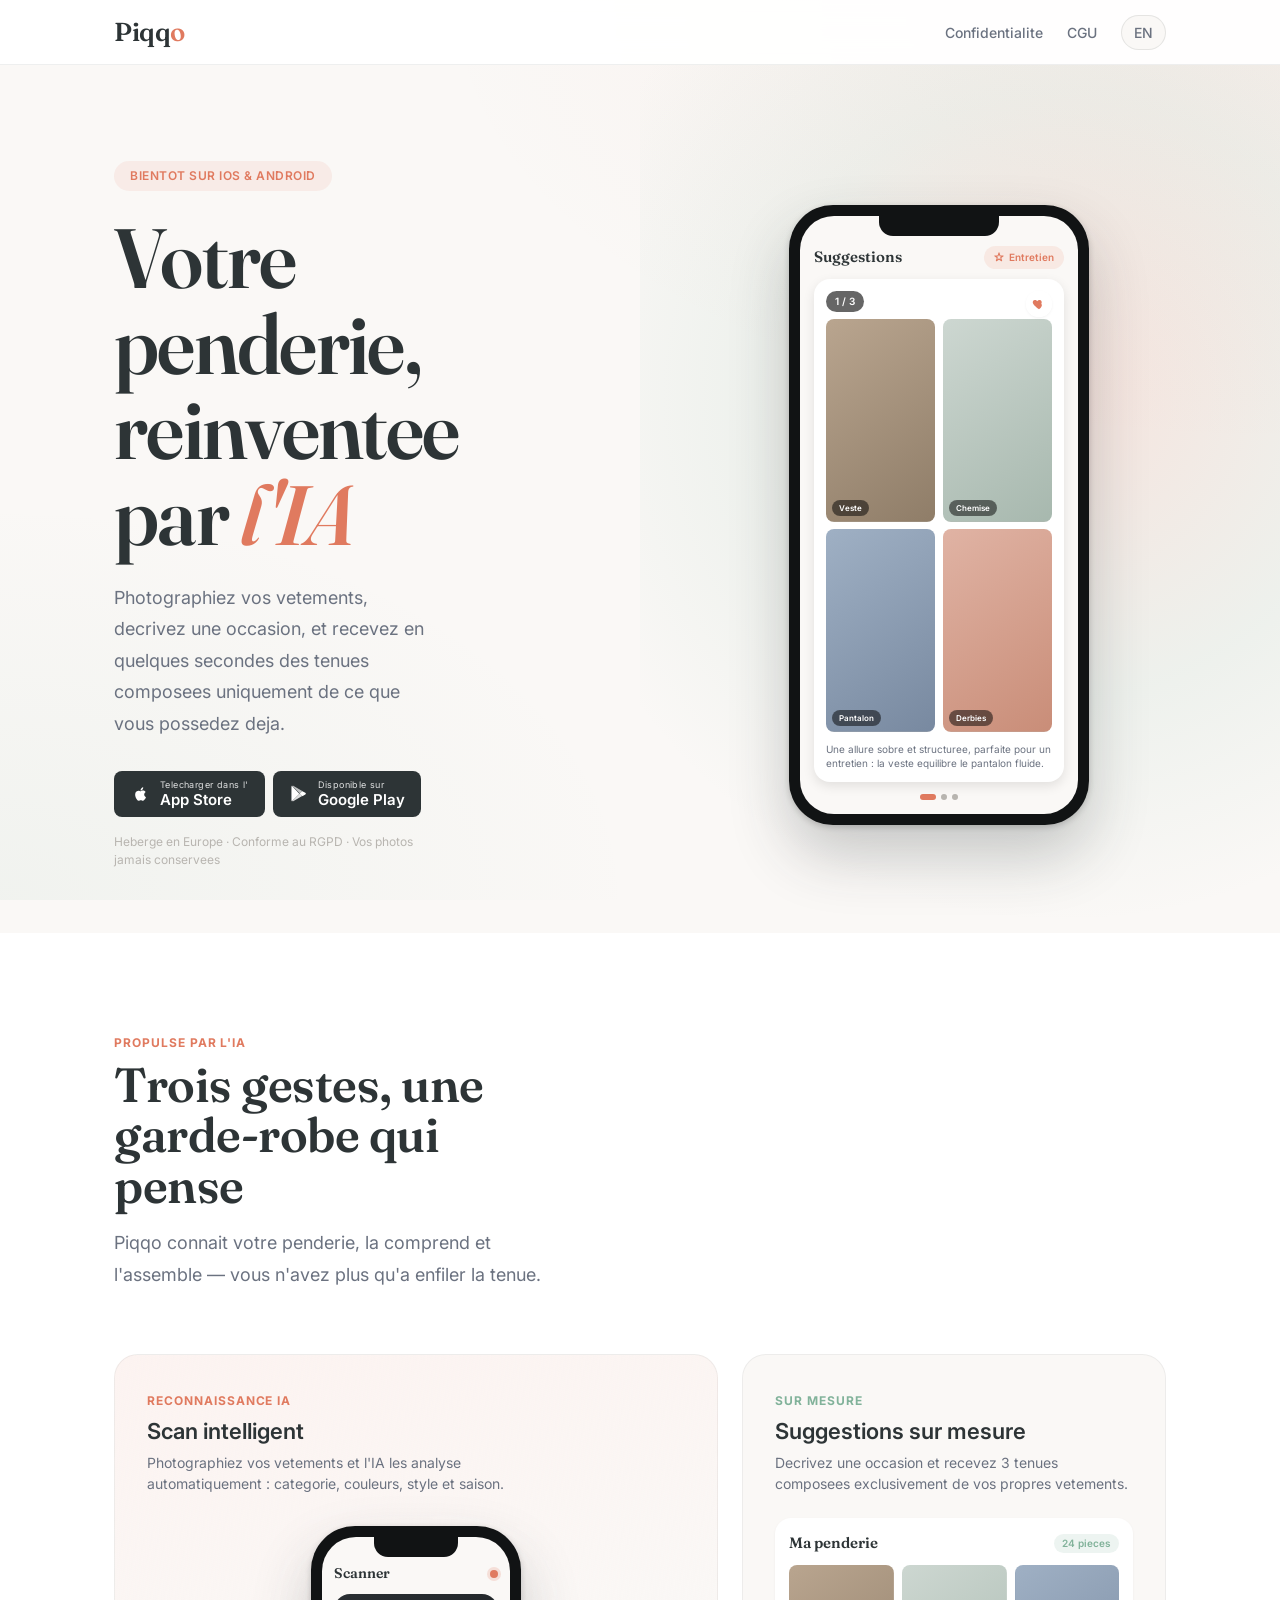
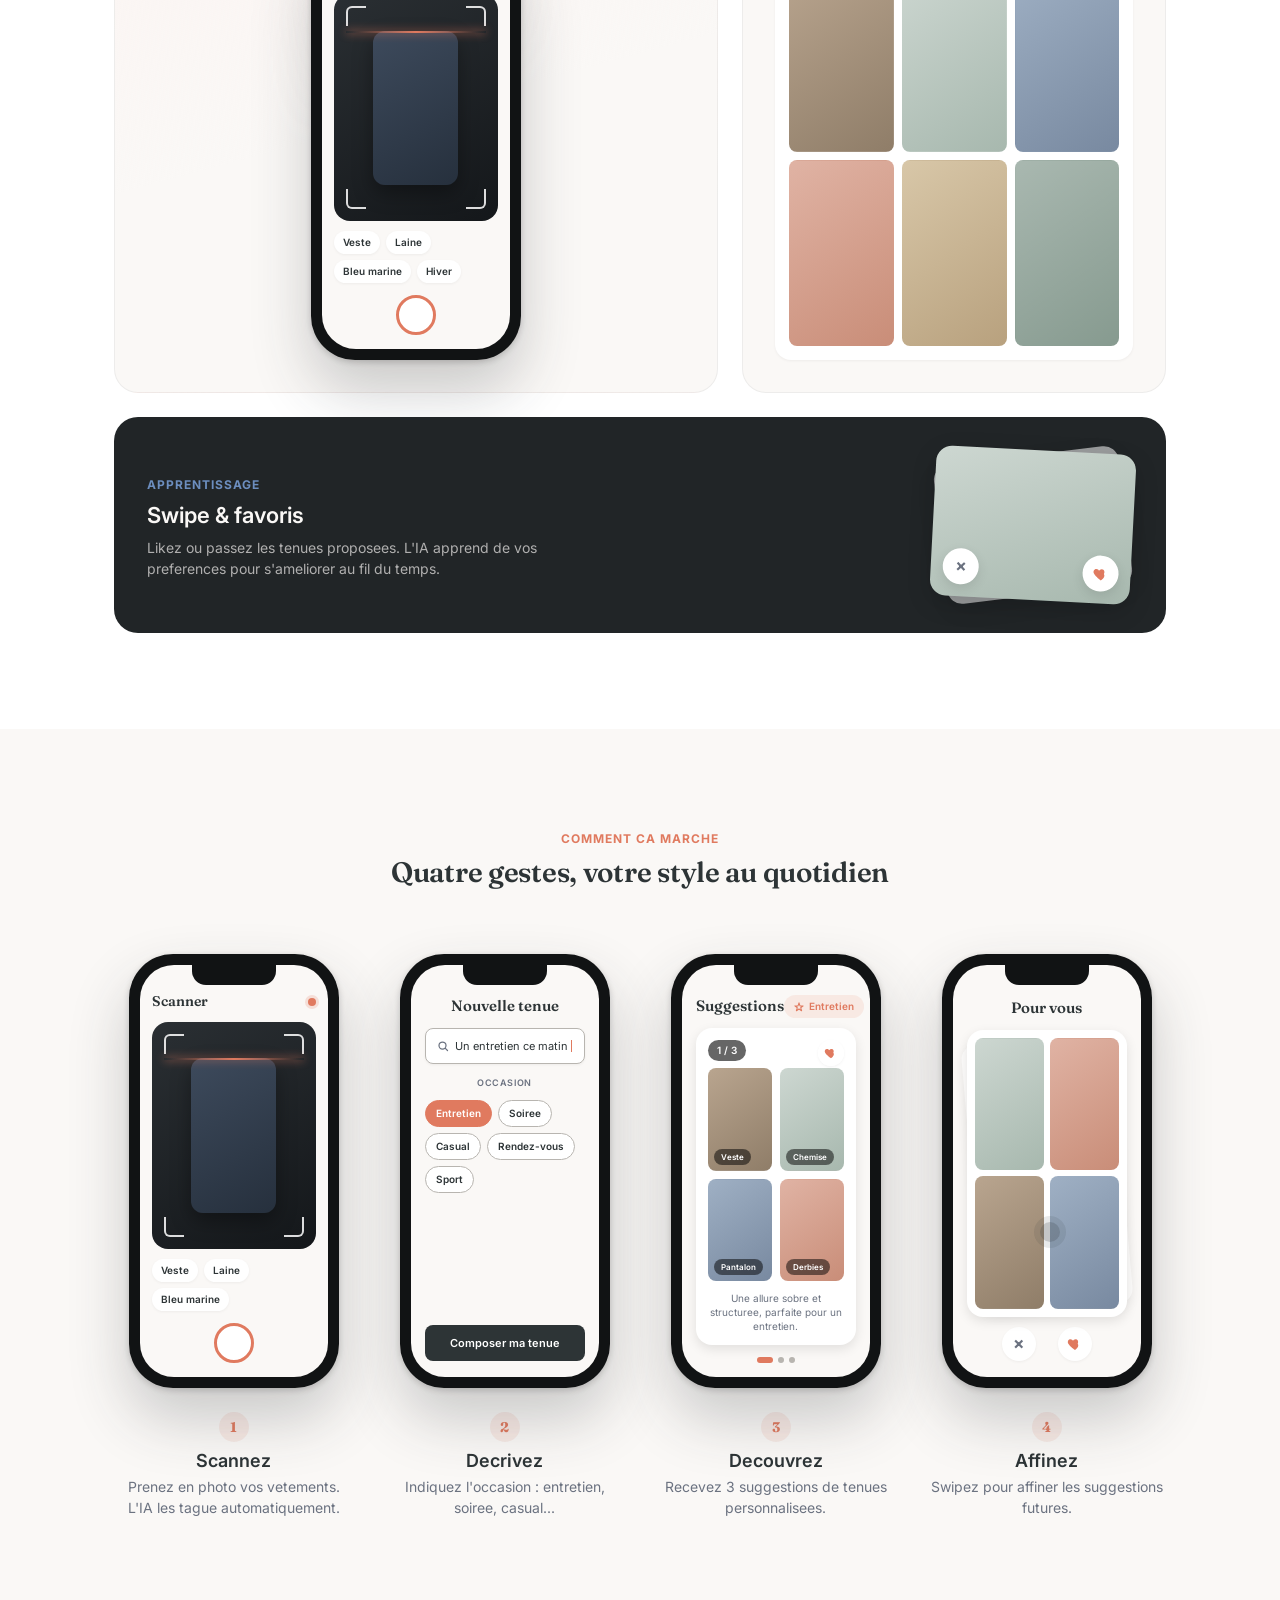
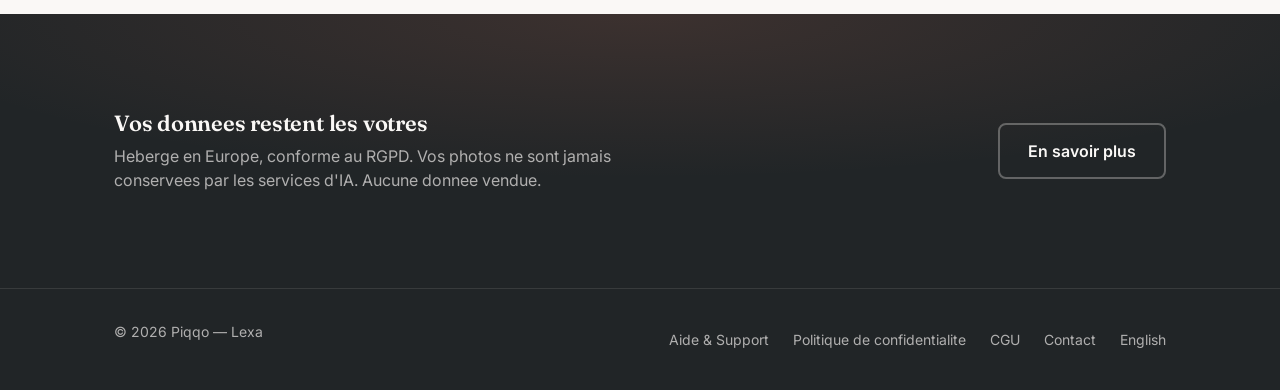
==== fr/index.html @ 94d17daf "feat: add Help & Support pages (FR/EN) Add dedicated support.html for FR and EN with FAQ covering su" ====
<!doctype html>
<html lang="fr">
  <head>
    <meta charset="UTF-8" />
    <meta name="viewport" content="width=device-width, initial-scale=1.0" />
    <title>Piqqo - Votre style, propulse par l'IA</title>
    <meta
      name="description"
      content="Piqqo analyse votre garde-robe et vous suggere des tenues personnalisees en quelques secondes grace a l'IA."
    />
    <link rel="alternate" hreflang="en" href="../en/index.html" />
    <link rel="alternate" hreflang="fr" href="index.html" />
    <link rel="canonical" href="https://piqqo.app/fr/" />
    <link rel="preconnect" href="https://fonts.googleapis.com" />
    <link rel="preconnect" href="https://fonts.gstatic.com" crossorigin />
    <link
      href="https://fonts.googleapis.com/css2?family=Fraunces:ital,opsz,wght@0,9..144,400..700;1,9..144,400..700&family=Inter:wght@400;500;600;700&display=swap"
      rel="stylesheet"
    />
    <link rel="stylesheet" href="../style.css" />
  </head>
  <body class="bg-texture">
    <!-- Navigation -->
    <nav class="nav">
      <div class="nav__inner">
        <a href="index.html" class="nav__logo">Piqq<span>o</span></a>
        <ul class="nav__links">
          <li><a href="privacy.html">Confidentialite</a></li>
          <li><a href="terms.html">CGU</a></li>
          <li><a href="../en/index.html" class="nav__lang">EN</a></li>
        </ul>
      </div>
    </nav>

    <!-- Hero -->
    <section class="hero">
      <div class="container">
        <div class="hero__grid">
          <div class="hero__copy">
            <span class="hero__badge">Bientot sur iOS &amp; Android</span>
            <h1 class="hero__title">
              Votre penderie,<br />reinventee par <em>l'IA</em>
            </h1>
            <p class="hero__subtitle">
              Photographiez vos vetements, decrivez une occasion, et recevez en
              quelques secondes des tenues composees uniquement de ce que vous
              possedez deja.
            </p>
            <div class="hero__cta">
              <!-- Store badges — placeholders. Replace href with real store URLs at launch. -->
              <div class="store-badges">
                <a
                  href="#"
                  class="store-badge"
                  aria-label="Telecharger dans l'App Store"
                >
                  <svg width="20" height="20" viewBox="0 0 24 24" aria-hidden="true">
                    <path
                      d="M17.05 12.54c-.02-2.02 1.65-2.99 1.72-3.04-.94-1.37-2.4-1.56-2.92-1.58-1.24-.13-2.43.73-3.06.73-.63 0-1.6-.71-2.64-.69-1.36.02-2.61.79-3.31 2.01-1.41 2.45-.36 6.07 1.01 8.06.67.97 1.47 2.06 2.51 2.02 1.01-.04 1.39-.65 2.61-.65 1.22 0 1.56.65 2.63.63 1.09-.02 1.78-.99 2.44-1.97.77-1.13 1.09-2.22 1.11-2.28-.02-.01-2.13-.82-2.15-3.25zM15.03 6.6c.56-.68.94-1.62.83-2.56-.81.03-1.79.54-2.37 1.21-.52.6-.98 1.56-.86 2.48.9.07 1.83-.46 2.4-1.13z"
                    />
                  </svg>
                  <span class="store-badge__label">
                    <span class="store-badge__small">Telecharger dans l'</span>
                    <span class="store-badge__big">App Store</span>
                  </span>
                </a>
                <a
                  href="#"
                  class="store-badge"
                  aria-label="Disponible sur Google Play"
                >
                  <svg width="19" height="19" viewBox="0 0 24 24" aria-hidden="true">
                    <path
                      d="M3.6 2.3c-.3.3-.5.8-.5 1.4v16.6c0 .6.2 1.1.5 1.4l.1.1 9.3-9.3v-.2L3.6 2.3zM16.8 15.3l-3.1-3.1v-.2l3.1-3.1.1.1 3.7 2.1c1 .6 1 1.6 0 2.2l-3.7 2.1-.1-.1z"
                    />
                    <path d="M13.7 12.1l-9.4 9.4c.3.3.9.4 1.5 0l10.9-6.2-3-3.2z" opacity="0.85" />
                    <path d="M13.7 11.9l3-3.2L5.8 2.5c-.6-.4-1.2-.3-1.5 0l9.4 9.4z" opacity="0.7" />
                  </svg>
                  <span class="store-badge__label">
                    <span class="store-badge__small">Disponible sur</span>
                    <span class="store-badge__big">Google Play</span>
                  </span>
                </a>
              </div>
            </div>
            <p class="hero__note">
              Heberge en Europe · Conforme au RGPD · Vos photos jamais conservees
            </p>
          </div>

          <!-- Product mockup: Suggestions screen replica.
               Garment tiles are placeholder slots — set style="--tile:url(...)"
               on a .mock-garment to drop in a real screenshot. -->
          <div class="hero__visual">
            <div class="mockup" role="img" aria-label="Apercu de l'application Piqqo : trois tenues suggerees">
              <div class="mockup__notch"></div>
              <div class="mockup__screen">
                <div class="mock-app">
                  <div class="mock-app__top">
                    <span class="mock-app__title">Suggestions</span>
                    <span class="mock-app__occasion">
                      <svg width="10" height="10" viewBox="0 0 24 24" fill="none" stroke="currentColor" stroke-width="2.5" stroke-linecap="round" stroke-linejoin="round"><path d="M12 2l2.4 7.4H22l-6 4.3 2.3 7.3L12 16.7 5.7 21l2.3-7.3-6-4.3h7.6z"/></svg>
                      Entretien
                    </span>
                  </div>
                  <div class="mock-card">
                    <span class="mock-card__badge">1 / 3</span>
                    <span class="mock-card__heart" aria-hidden="true">
                      <svg viewBox="0 0 24 24"><path d="M12 21s-7.5-4.9-10-9.3C.3 8.6 1.8 5 5.1 5c2 0 3.3 1.2 3.9 2.3C9.6 6.2 10.9 5 12.9 5c3.3 0 4.8 3.6 3.1 6.7C19.5 16.1 12 21 12 21z"/></svg>
                    </span>
                    <div class="mock-collage">
                      <div class="mock-garment mock-garment--1"><span class="mock-garment__badge">Veste</span></div>
                      <div class="mock-garment mock-garment--2"><span class="mock-garment__badge">Chemise</span></div>
                      <div class="mock-garment mock-garment--3"><span class="mock-garment__badge">Pantalon</span></div>
                      <div class="mock-garment mock-garment--4"><span class="mock-garment__badge">Derbies</span></div>
                    </div>
                    <p class="mock-card__reason">
                      Une allure sobre et structuree, parfaite pour un entretien :
                      la veste equilibre le pantalon fluide.
                    </p>
                  </div>
                  <div class="mock-dots" aria-hidden="true">
                    <span class="mock-dot mock-dot--active"></span>
                    <span class="mock-dot"></span>
                    <span class="mock-dot"></span>
                  </div>
                </div>
              </div>
            </div>
          </div>
        </div>
      </div>
    </section>

    <!-- Features — bento -->
    <section class="bento" id="features">
      <div class="container">
        <div class="bento__header" data-reveal>
          <span class="eyebrow eyebrow--accent">Propulse par l'IA</span>
          <h2>Trois gestes, une garde-robe qui pense</h2>
          <p>
            Piqqo connait votre penderie, la comprend et l'assemble — vous
            n'avez plus qu'a enfiler la tenue.
          </p>
        </div>

        <div class="bento__grid">
          <!-- Scan intelligent — showcase cell, reuses the phone-mockup primitive -->
          <article class="bento__cell bento__cell--scan" data-reveal>
            <div class="bento__copy">
              <span class="eyebrow eyebrow--accent">Reconnaissance IA</span>
              <h3>Scan intelligent</h3>
              <p>
                Photographiez vos vetements et l'IA les analyse automatiquement :
                categorie, couleurs, style et saison.
              </p>
            </div>
            <div class="bento__visual">
              <div
                class="mockup mockup--sm"
                role="img"
                aria-label="Ecran de scan Piqqo : analyse d'un vetement en cours"
              >
                <div class="mockup__notch"></div>
                <div class="mockup__screen">
                  <div class="mock-scan">
                    <div class="mock-scan__bar">
                      <span>Scanner</span>
                      <span class="mock-scan__live" aria-hidden="true"></span>
                    </div>
                    <div class="mock-scan__view">
                      <div class="mock-scan__garment"></div>
                      <span class="mock-scan__corner mock-scan__corner--tl"></span>
                      <span class="mock-scan__corner mock-scan__corner--tr"></span>
                      <span class="mock-scan__corner mock-scan__corner--bl"></span>
                      <span class="mock-scan__corner mock-scan__corner--br"></span>
                      <span class="mock-scan__scanline" aria-hidden="true"></span>
                    </div>
                    <div class="mock-scan__tags">
                      <span class="mock-tag">Veste</span>
                      <span class="mock-tag">Laine</span>
                      <span class="mock-tag">Bleu marine</span>
                      <span class="mock-tag">Hiver</span>
                    </div>
                    <div class="mock-scan__shutter" aria-hidden="true"></div>
                  </div>
                </div>
              </div>
            </div>
          </article>

          <!-- Suggestions sur mesure — shows the Wardrobe grid screen (flat card, no device frame) -->
          <article
            class="bento__cell bento__cell--sugg"
            data-reveal
            style="--reveal-delay: 0.08s"
          >
            <div class="bento__copy">
              <span class="eyebrow eyebrow--sage">Sur mesure</span>
              <h3>Suggestions sur mesure</h3>
              <p>
                Decrivez une occasion et recevez 3 tenues composees exclusivement
                de vos propres vetements.
              </p>
            </div>
            <div
              class="mock-wardrobe"
              role="img"
              aria-label="Ecran penderie Piqqo : votre garde-robe numerisee"
            >
              <div class="mock-wardrobe__bar">
                <span class="mock-wardrobe__title">Ma penderie</span>
                <span class="mock-wardrobe__count">24 pieces</span>
              </div>
              <div class="mock-wardrobe__grid" aria-hidden="true">
                <span class="mock-tile mock-tile--1"></span>
                <span class="mock-tile mock-tile--2"></span>
                <span class="mock-tile mock-tile--3"></span>
                <span class="mock-tile mock-tile--4"></span>
                <span class="mock-tile mock-tile--5"></span>
                <span class="mock-tile mock-tile--6"></span>
              </div>
            </div>
          </article>

          <!-- Swipe & favoris — wide banner cell -->
          <article
            class="bento__cell bento__cell--swipe"
            data-reveal
            style="--reveal-delay: 0.16s"
          >
            <div class="bento__copy">
              <span class="eyebrow eyebrow--info">Apprentissage</span>
              <h3>Swipe & favoris</h3>
              <p>
                Likez ou passez les tenues proposees. L'IA apprend de vos
                preferences pour s'ameliorer au fil du temps.
              </p>
            </div>
            <div class="mock-swipe" role="img" aria-label="Cartes de tenues a liker ou passer">
              <div class="mock-swipe__card mock-swipe__card--back"></div>
              <div class="mock-swipe__card mock-swipe__card--front">
                <span class="mock-swipe__pass" aria-hidden="true">&times;</span>
                <span class="mock-swipe__like" aria-hidden="true">
                  <svg viewBox="0 0 24 24"><path d="M12 21s-7.5-4.9-10-9.3C.3 8.6 1.8 5 5.1 5c2 0 3.3 1.2 3.9 2.3C9.6 6.2 10.9 5 12.9 5c3.3 0 4.8 3.6 3.1 6.7C19.5 16.1 12 21 12 21z"/></svg>
                </span>
              </div>
            </div>
          </article>
        </div>
      </div>
    </section>

    <!-- How It Works — animated four-step flow.
         Each step reuses the phone-mockup primitive (issue 02) to show a real
         app screen. Steps stagger in on scroll via the reveal harness (main.js,
         issue 01). The final step carries a swipe-gesture micro-animation.
         All motion is gated by prefers-reduced-motion (see style.css). -->
    <section class="how-it-works">
      <div class="container">
        <div class="how-it-works__header" data-reveal>
          <span class="eyebrow eyebrow--accent">Comment ca marche</span>
          <h2>Quatre gestes, votre style au quotidien</h2>
        </div>
        <ol class="how-steps">
          <!-- 1 · Scannez — camera / scan screen -->
          <li class="how-step" data-reveal>
            <div class="how-step__stage">
              <div
                class="mockup mockup--how"
                role="img"
                aria-label="Ecran de scan Piqqo : analyse d'un vetement en cours"
              >
                <div class="mockup__notch"></div>
                <div class="mockup__screen">
                  <div class="mock-scan">
                    <div class="mock-scan__bar">
                      <span>Scanner</span>
                      <span class="mock-scan__live" aria-hidden="true"></span>
                    </div>
                    <div class="mock-scan__view">
                      <div class="mock-scan__garment"></div>
                      <span class="mock-scan__corner mock-scan__corner--tl"></span>
                      <span class="mock-scan__corner mock-scan__corner--tr"></span>
                      <span class="mock-scan__corner mock-scan__corner--bl"></span>
                      <span class="mock-scan__corner mock-scan__corner--br"></span>
                      <span class="mock-scan__scanline" aria-hidden="true"></span>
                    </div>
                    <div class="mock-scan__tags">
                      <span class="mock-tag">Veste</span>
                      <span class="mock-tag">Laine</span>
                      <span class="mock-tag">Bleu marine</span>
                    </div>
                    <div class="mock-scan__shutter" aria-hidden="true"></div>
                  </div>
                </div>
              </div>
            </div>
            <div class="how-step__copy">
              <span class="how-step__num">1</span>
              <h3>Scannez</h3>
              <p>Prenez en photo vos vetements. L'IA les tague automatiquement.</p>
            </div>
          </li>

          <!-- 2 · Decrivez — occasion picker screen -->
          <li class="how-step" data-reveal style="--reveal-delay: 0.1s">
            <div class="how-step__stage">
              <div
                class="mockup mockup--how"
                role="img"
                aria-label="Ecran Piqqo : choix de l'occasion pour une tenue"
              >
                <div class="mockup__notch"></div>
                <div class="mockup__screen">
                  <div class="mock-occasion">
                    <span class="mock-occasion__title">Nouvelle tenue</span>
                    <div class="mock-occasion__field">
                      <svg width="12" height="12" viewBox="0 0 24 24" fill="none" stroke="currentColor" stroke-width="2.5" stroke-linecap="round" stroke-linejoin="round" aria-hidden="true"><circle cx="11" cy="11" r="7"/><path d="M21 21l-4.3-4.3"/></svg>
                      <span class="mock-occasion__typed">Un entretien ce matin</span>
                      <span class="mock-occasion__caret" aria-hidden="true"></span>
                    </div>
                    <span class="mock-occasion__label">Occasion</span>
                    <div class="mock-occasion__chips">
                      <span class="mock-chip mock-chip--on">Entretien</span>
                      <span class="mock-chip">Soiree</span>
                      <span class="mock-chip">Casual</span>
                      <span class="mock-chip">Rendez-vous</span>
                      <span class="mock-chip">Sport</span>
                    </div>
                    <span class="mock-occasion__cta">Composer ma tenue</span>
                  </div>
                </div>
              </div>
            </div>
            <div class="how-step__copy">
              <span class="how-step__num">2</span>
              <h3>Decrivez</h3>
              <p>Indiquez l'occasion : entretien, soiree, casual...</p>
            </div>
          </li>

          <!-- 3 · Decouvrez — Suggestions / OutfitCard screen -->
          <li class="how-step" data-reveal style="--reveal-delay: 0.2s">
            <div class="how-step__stage">
              <div
                class="mockup mockup--how"
                role="img"
                aria-label="Apercu Piqqo : une tenue suggeree a partir de votre penderie"
              >
                <div class="mockup__notch"></div>
                <div class="mockup__screen">
                  <div class="mock-app">
                    <div class="mock-app__top">
                      <span class="mock-app__title">Suggestions</span>
                      <span class="mock-app__occasion">
                        <svg width="10" height="10" viewBox="0 0 24 24" fill="none" stroke="currentColor" stroke-width="2.5" stroke-linecap="round" stroke-linejoin="round"><path d="M12 2l2.4 7.4H22l-6 4.3 2.3 7.3L12 16.7 5.7 21l2.3-7.3-6-4.3h7.6z"/></svg>
                        Entretien
                      </span>
                    </div>
                    <div class="mock-card">
                      <span class="mock-card__badge">1 / 3</span>
                      <span class="mock-card__heart" aria-hidden="true">
                        <svg viewBox="0 0 24 24"><path d="M12 21s-7.5-4.9-10-9.3C.3 8.6 1.8 5 5.1 5c2 0 3.3 1.2 3.9 2.3C9.6 6.2 10.9 5 12.9 5c3.3 0 4.8 3.6 3.1 6.7C19.5 16.1 12 21 12 21z"/></svg>
                      </span>
                      <div class="mock-collage">
                        <div class="mock-garment mock-garment--1"><span class="mock-garment__badge">Veste</span></div>
                        <div class="mock-garment mock-garment--2"><span class="mock-garment__badge">Chemise</span></div>
                        <div class="mock-garment mock-garment--3"><span class="mock-garment__badge">Pantalon</span></div>
                        <div class="mock-garment mock-garment--4"><span class="mock-garment__badge">Derbies</span></div>
                      </div>
                      <p class="mock-card__reason">
                        Une allure sobre et structuree, parfaite pour un entretien.
                      </p>
                    </div>
                    <div class="mock-dots" aria-hidden="true">
                      <span class="mock-dot mock-dot--active"></span>
                      <span class="mock-dot"></span>
                      <span class="mock-dot"></span>
                    </div>
                  </div>
                </div>
              </div>
            </div>
            <div class="how-step__copy">
              <span class="how-step__num">3</span>
              <h3>Decouvrez</h3>
              <p>Recevez 3 suggestions de tenues personnalisees.</p>
            </div>
          </li>

          <!-- 4 · Affinez — swipe-gesture micro-animation -->
          <li class="how-step" data-reveal style="--reveal-delay: 0.3s">
            <div class="how-step__stage">
              <div
                class="mockup mockup--how"
                role="img"
                aria-label="Ecran Piqqo : swiper une tenue pour affiner les suggestions"
              >
                <div class="mockup__notch"></div>
                <div class="mockup__screen">
                  <div class="mock-refine">
                    <div class="mock-refine__bar">
                      <span>Pour vous</span>
                    </div>
                    <div class="mock-refine__deck">
                      <div class="mock-refine__card mock-refine__card--back" aria-hidden="true"></div>
                      <div class="mock-refine__card mock-refine__card--front">
                        <span class="mock-refine__stamp" aria-hidden="true">J'aime</span>
                        <div class="mock-collage mock-collage--refine">
                          <div class="mock-garment mock-garment--2"></div>
                          <div class="mock-garment mock-garment--4"></div>
                          <div class="mock-garment mock-garment--1"></div>
                          <div class="mock-garment mock-garment--3"></div>
                        </div>
                      </div>
                      <span class="mock-refine__hand" aria-hidden="true"></span>
                    </div>
                    <div class="mock-refine__actions" aria-hidden="true">
                      <span class="mock-refine__btn mock-refine__btn--pass">&times;</span>
                      <span class="mock-refine__btn mock-refine__btn--like">
                        <svg viewBox="0 0 24 24"><path d="M12 21s-7.5-4.9-10-9.3C.3 8.6 1.8 5 5.1 5c2 0 3.3 1.2 3.9 2.3C9.6 6.2 10.9 5 12.9 5c3.3 0 4.8 3.6 3.1 6.7C19.5 16.1 12 21 12 21z"/></svg>
                      </span>
                    </div>
                  </div>
                </div>
              </div>
            </div>
            <div class="how-step__copy">
              <span class="how-step__num">4</span>
              <h3>Affinez</h3>
              <p>Swipez pour affiner les suggestions futures.</p>
            </div>
          </li>
        </ol>
      </div>
    </section>

    <!-- Privacy band -->
    <section class="privacy-band section--dark">
      <div class="container">
        <div class="privacy-band__inner" data-reveal>
          <div>
            <h2>Vos donnees restent les votres</h2>
            <p>
              Heberge en Europe, conforme au RGPD. Vos photos ne sont jamais
              conservees par les services d'IA. Aucune donnee vendue.
            </p>
          </div>
          <a href="privacy.html" class="btn btn--outline">En savoir plus</a>
        </div>
      </div>
    </section>

    <!-- Footer -->
    <footer class="footer">
      <div class="container">
        <div class="footer__inner">
          <p class="footer__copy">&copy; 2026 Piqqo — Lexa</p>
          <ul class="footer__links">
            <li><a href="support.html">Aide & Support</a></li>
            <li><a href="privacy.html">Politique de confidentialite</a></li>
            <li><a href="terms.html">CGU</a></li>
            <li><a href="mailto:piqqo@lexa.bzh">Contact</a></li>
            <li><a href="../en/index.html">English</a></li>
          </ul>
        </div>
      </div>
    </footer>

    <script src="../main.js" defer></script>
  </body>
</html>
---- style.css ----
/* ============================================
   Piqqo Website - Styles
   Colors from app theme: colors.ts
   ============================================ */

/* --- CSS Custom Properties (Design Tokens) --- */
:root {
  /* Primary Palette */
  --color-primary: #2d3436; /* Charcoal */
  --color-accent: #e07a5f; /* Terracotta */
  --color-secondary: #81b29a; /* Sage */

  /* Backgrounds */
  --color-bg: #faf8f6; /* Warm White */
  --color-surface: #ffffff; /* Cards, modals */

  /* Dark section (deep charcoal) — derived from primary, not a new brand color */
  --color-ink: #212527; /* Deeper charcoal for dark bands */
  --color-on-dark: #faf8f6; /* Text on dark */
  --color-on-dark-muted: rgba(250, 248, 246, 0.66); /* Secondary text on dark */

  /* Texture — subtle warm gradients layered over base bg */
  --gradient-warm:
    radial-gradient(
      120% 90% at 100% 0%,
      rgba(224, 122, 95, 0.08) 0%,
      transparent 55%
    ),
    radial-gradient(
      90% 80% at 0% 100%,
      rgba(129, 178, 154, 0.08) 0%,
      transparent 55%
    );

  /* Text */
  --color-text: #2d3436; /* Primary text */
  --color-text-secondary: #6b7280; /* Secondary text */
  --color-muted: #b8b5b0; /* Placeholders */

  /* Semantic */
  --color-success: #81b29a;
  --color-error: #e07a5f;
  --color-warning: #f2cc8f;
  --color-info: #6c8ebf;

  /* Spacing */
  --space-xs: 4px;
  --space-sm: 8px;
  --space-md: 16px;
  --space-lg: 24px;
  --space-xl: 32px;
  --space-xxl: 48px;
  --space-3xl: 64px;
  --space-4xl: 96px;

  /* Radii */
  --radius-sm: 4px;
  --radius-md: 8px;
  --radius-lg: 16px;
  --radius-xl: 24px;
  --radius-full: 9999px;

  /* Shadows */
  --shadow-sm: 0 1px 3px rgba(0, 0, 0, 0.05);
  --shadow-md: 0 4px 12px rgba(0, 0, 0, 0.1);
  --shadow-lg: 0 8px 24px rgba(0, 0, 0, 0.15);

  /* Typography */
  --font-family:
    "Inter", -apple-system, BlinkMacSystemFont, "Segoe UI", Roboto, sans-serif;
  /* Editorial serif display for headlines (body/UI stays Inter) */
  --font-display:
    "Fraunces", Georgia, "Times New Roman", "Times", serif;
  --font-size-caption: 12px;
  --font-size-body-sm: 14px;
  --font-size-body: 16px;
  --font-size-h3: 18px;
  --font-size-h2: 22px;
  --font-size-h1: 28px;
  --font-size-hero: 48px;
  /* Oversized editorial display scale (fluid) */
  --font-size-display: clamp(2.75rem, 6vw + 1rem, 5.25rem);
  --font-size-display-sm: clamp(2rem, 3.5vw + 1rem, 3rem);

  --line-height-tight: 1.2;
  --line-height-normal: 1.5;
  --line-height-relaxed: 1.75;

  /* Layout */
  --max-width: 1100px;
  --max-width-narrow: 800px;
}

/* --- Reset & Base --- */
*,
*::before,
*::after {
  margin: 0;
  padding: 0;
  box-sizing: border-box;
}

html {
  scroll-behavior: smooth;
  -webkit-font-smoothing: antialiased;
  -moz-osx-font-smoothing: grayscale;
}

body {
  font-family: var(--font-family);
  font-size: var(--font-size-body);
  line-height: var(--line-height-normal);
  color: var(--color-text);
  background-color: var(--color-bg);
}

a {
  color: var(--color-accent);
  text-decoration: none;
  transition: color 0.2s ease;
}

a:hover {
  color: #c4654b;
}

img {
  max-width: 100%;
  height: auto;
}

/* --- Typography --- */
h1,
h2,
h3,
h4 {
  line-height: var(--line-height-tight);
  color: var(--color-primary);
}

/* Big editorial headlines wear the serif display face; UI headings stay Inter */
h1,
h2 {
  font-family: var(--font-display);
  font-optical-sizing: auto;
  letter-spacing: -0.01em;
}

/* Utility: opt any element into the display face */
.font-display {
  font-family: var(--font-display);
  font-optical-sizing: auto;
}

/* Oversized editorial display type */
.display {
  font-family: var(--font-display);
  font-optical-sizing: auto;
  font-size: var(--font-size-display);
  font-weight: 600;
  line-height: 1.02;
  letter-spacing: -0.02em;
}

h1 {
  font-size: var(--font-size-h1);
  font-weight: 700;
}

h2 {
  font-size: var(--font-size-h2);
  font-weight: 600;
  margin-bottom: var(--space-md);
}

h3 {
  font-size: var(--font-size-h3);
  font-weight: 600;
  margin-bottom: var(--space-sm);
}

p {
  margin-bottom: var(--space-md);
  color: var(--color-text-secondary);
}

/* --- Layout --- */
.container {
  max-width: var(--max-width);
  margin: 0 auto;
  padding: 0 var(--space-lg);
}

.container--narrow {
  max-width: var(--max-width-narrow);
}

/* --- Navigation --- */
.nav {
  position: sticky;
  top: 0;
  background-color: var(--color-surface);
  border-bottom: 1px solid rgba(45, 52, 54, 0.08);
  z-index: 100;
  backdrop-filter: blur(12px);
  background-color: rgba(255, 255, 255, 0.92);
}

.nav__inner {
  display: flex;
  align-items: center;
  justify-content: space-between;
  height: 64px;
  max-width: var(--max-width);
  margin: 0 auto;
  padding: 0 var(--space-lg);
}

.nav__logo {
  font-family: var(--font-display);
  font-optical-sizing: auto;
  font-size: 26px;
  font-weight: 600;
  color: var(--color-primary);
  text-decoration: none;
  letter-spacing: -0.5px;
}

.nav__logo:hover {
  color: var(--color-primary);
}

.nav__logo span {
  color: var(--color-accent);
}

.nav__links {
  display: flex;
  align-items: center;
  gap: var(--space-lg);
  list-style: none;
}

.nav__links a {
  font-size: var(--font-size-body-sm);
  color: var(--color-text-secondary);
  font-weight: 500;
  transition: color 0.2s ease;
}

.nav__links a:hover {
  color: var(--color-primary);
}

.nav__lang {
  display: inline-flex;
  align-items: center;
  gap: var(--space-xs);
  padding: 6px 12px;
  font-size: var(--font-size-caption);
  font-weight: 600;
  color: var(--color-text-secondary);
  background: var(--color-bg);
  border: 1px solid rgba(45, 52, 54, 0.1);
  border-radius: var(--radius-full);
  text-decoration: none;
  transition: all 0.2s ease;
}

.nav__lang:hover {
  color: var(--color-primary);
  border-color: var(--color-primary);
  background: var(--color-surface);
}

/* --- Hero Section --- */
.hero {
  position: relative;
  padding: var(--space-4xl) 0 var(--space-3xl);
  overflow: hidden;
}

/* Soft warm glow behind the phone */
.hero::before {
  content: "";
  position: absolute;
  top: -10%;
  right: -5%;
  width: 55%;
  height: 120%;
  background: radial-gradient(
    circle at 60% 40%,
    rgba(224, 122, 95, 0.16) 0%,
    rgba(129, 178, 154, 0.1) 40%,
    transparent 70%
  );
  pointer-events: none;
  z-index: 0;
}

.hero__grid {
  position: relative;
  z-index: 1;
  display: grid;
  grid-template-columns: 1.05fr 0.95fr;
  align-items: center;
  gap: var(--space-4xl);
}

.hero__copy {
  max-width: 32ch;
}

.hero__badge {
  display: inline-flex;
  align-items: center;
  gap: var(--space-xs);
  padding: 6px 16px;
  font-size: var(--font-size-caption);
  font-weight: 600;
  color: var(--color-accent);
  background: rgba(224, 122, 95, 0.1);
  border-radius: var(--radius-full);
  margin-bottom: var(--space-lg);
  letter-spacing: 0.5px;
  text-transform: uppercase;
}

.hero__title {
  font-family: var(--font-display);
  font-optical-sizing: auto;
  font-size: var(--font-size-display);
  font-weight: 600;
  line-height: 1.02;
  margin-bottom: var(--space-lg);
  letter-spacing: -0.02em;
  color: var(--color-primary);
}

/* Fraunces ships true italics — the accent word gets a real italic cut */
.hero__title em {
  font-style: italic;
  color: var(--color-accent);
}

.hero__subtitle {
  font-size: var(--font-size-h3);
  color: var(--color-text-secondary);
  max-width: 46ch;
  margin: 0 0 var(--space-xl);
  line-height: var(--line-height-relaxed);
}

.hero__cta {
  display: flex;
  flex-wrap: wrap;
  align-items: center;
  gap: var(--space-md);
}

.hero__note {
  margin-top: var(--space-md);
  margin-bottom: 0;
  font-size: var(--font-size-caption);
  color: var(--color-muted);
}

.hero__visual {
  position: relative;
  z-index: 1;
  display: flex;
  justify-content: center;
}

/* --- Buttons --- */
.btn {
  display: inline-flex;
  align-items: center;
  gap: var(--space-sm);
  padding: 14px 28px;
  font-size: var(--font-size-body);
  font-weight: 600;
  border-radius: var(--radius-md);
  border: none;
  cursor: pointer;
  transition: all 0.2s ease;
  text-decoration: none;
}

.btn--primary {
  background-color: var(--color-accent);
  color: white;
}

.btn--primary:hover {
  background-color: #c4654b;
  color: white;
  transform: translateY(-1px);
  box-shadow: var(--shadow-md);
}

.btn--outline {
  background-color: transparent;
  color: var(--color-primary);
  border: 2px solid rgba(45, 52, 54, 0.15);
}

.btn--outline:hover {
  border-color: var(--color-primary);
  color: var(--color-primary);
  transform: translateY(-1px);
}

/* --- Features Section --- */
.features {
  padding: var(--space-4xl) 0;
  background-color: var(--color-surface);
}

.features__header {
  text-align: center;
  margin-bottom: var(--space-3xl);
}

.features__header h2 {
  font-size: var(--font-size-h1);
  margin-bottom: var(--space-sm);
}

.features__header p {
  font-size: var(--font-size-h3);
  color: var(--color-text-secondary);
}

.features__grid {
  display: grid;
  grid-template-columns: repeat(3, 1fr);
  gap: var(--space-xl);
}

.feature-card {
  padding: var(--space-xl);
  background: var(--color-bg);
  border-radius: var(--radius-lg);
  transition:
    transform 0.2s ease,
    box-shadow 0.2s ease;
}

.feature-card:hover {
  transform: translateY(-4px);
  box-shadow: var(--shadow-md);
}

.feature-card__icon {
  width: 48px;
  height: 48px;
  display: flex;
  align-items: center;
  justify-content: center;
  background: rgba(224, 122, 95, 0.1);
  border-radius: var(--radius-md);
  margin-bottom: var(--space-md);
  font-size: 24px;
}

.feature-card__icon--sage {
  background: rgba(129, 178, 154, 0.1);
}

.feature-card__icon--info {
  background: rgba(108, 142, 191, 0.1);
}

.feature-card h3 {
  color: var(--color-primary);
  margin-bottom: var(--space-sm);
}

.feature-card p {
  font-size: var(--font-size-body-sm);
  color: var(--color-text-secondary);
  margin-bottom: 0;
}

/* --- How It Works --- */
.how-it-works {
  padding: var(--space-4xl) 0;
}

.how-it-works__header {
  text-align: center;
  margin-bottom: var(--space-3xl);
}

.how-it-works__header h2 {
  font-size: var(--font-size-h1);
  margin-bottom: var(--space-sm);
}

.steps {
  display: grid;
  grid-template-columns: repeat(4, 1fr);
  gap: var(--space-xl);
  counter-reset: step;
}

.step {
  text-align: center;
  counter-increment: step;
  position: relative;
}

.step__number {
  width: 56px;
  height: 56px;
  display: flex;
  align-items: center;
  justify-content: center;
  background: var(--color-primary);
  color: white;
  font-size: var(--font-size-h2);
  font-weight: 700;
  border-radius: var(--radius-full);
  margin: 0 auto var(--space-md);
}

.step h3 {
  margin-bottom: var(--space-sm);
}

.step p {
  font-size: var(--font-size-body-sm);
  margin-bottom: 0;
}

/* --- Privacy Band ---
   Deep-charcoal band: the ink background, terracotta glow, and on-dark text
   come from the shared `.section--dark` treatment (applied in the markup).
   Only band-specific layout lives here. */
.privacy-band {
  padding: var(--space-4xl) 0;
}

.privacy-band__inner {
  display: flex;
  align-items: center;
  justify-content: space-between;
  gap: var(--space-xl);
}

.privacy-band h2 {
  margin-bottom: var(--space-sm);
}

.privacy-band p {
  margin-bottom: 0;
  max-width: 500px;
}

.privacy-band .btn--outline {
  color: var(--color-on-dark);
  border-color: rgba(250, 248, 246, 0.3);
  white-space: nowrap;
}

.privacy-band .btn--outline:hover {
  border-color: var(--color-on-dark);
  color: var(--color-on-dark);
}

/* --- Footer ---
   Deep-charcoal footer that flows out of the privacy band; a hairline
   divider marks the seam between the two dark regions. Links lift to
   terracotta on hover for a brand accent. */
.footer {
  padding: var(--space-xl) 0;
  background-color: var(--color-ink);
  color: var(--color-on-dark-muted);
  border-top: 1px solid rgba(250, 248, 246, 0.1);
}

.footer__inner {
  display: flex;
  align-items: center;
  justify-content: space-between;
  flex-wrap: wrap;
  gap: var(--space-md);
}

.footer__copy {
  font-size: var(--font-size-body-sm);
  color: var(--color-on-dark-muted);
}

.footer__links {
  display: flex;
  gap: var(--space-lg);
  list-style: none;
}

.footer__links a {
  font-size: var(--font-size-body-sm);
  color: var(--color-on-dark-muted);
  transition: color 0.2s ease;
}

.footer__links a:hover {
  color: var(--color-accent);
}

/* --- Legal Pages --- */
.legal {
  padding: var(--space-3xl) 0 var(--space-4xl);
}

.legal__header {
  margin-bottom: var(--space-xl);
  padding-bottom: var(--space-xl);
  border-bottom: 1px solid rgba(45, 52, 54, 0.08);
}

.legal__header h1 {
  font-size: 36px;
  margin-bottom: var(--space-sm);
}

.legal__date {
  font-size: var(--font-size-body-sm);
  color: var(--color-muted);
}

.legal__content h2 {
  font-size: var(--font-size-h2);
  margin-top: var(--space-xl);
  margin-bottom: var(--space-md);
  padding-top: var(--space-lg);
  border-top: 1px solid rgba(45, 52, 54, 0.05);
}

.legal__content h2:first-child {
  border-top: none;
  padding-top: 0;
  margin-top: 0;
}

.legal__content h3 {
  font-size: var(--font-size-h3);
  margin-top: var(--space-lg);
  margin-bottom: var(--space-sm);
}

.legal__content p {
  margin-bottom: var(--space-md);
  line-height: var(--line-height-relaxed);
}

.legal__content ul {
  margin-bottom: var(--space-md);
  padding-left: var(--space-lg);
}

.legal__content li {
  margin-bottom: var(--space-sm);
  color: var(--color-text-secondary);
  line-height: var(--line-height-relaxed);
}

.legal__content strong {
  color: var(--color-primary);
}

.legal__content table {
  width: 100%;
  border-collapse: collapse;
  margin-bottom: var(--space-lg);
  font-size: var(--font-size-body-sm);
}

.legal__content th {
  text-align: left;
  padding: var(--space-sm) var(--space-md);
  background: var(--color-primary);
  color: white;
  font-weight: 600;
  font-size: var(--font-size-caption);
  text-transform: uppercase;
  letter-spacing: 0.5px;
}

.legal__content th:first-child {
  border-radius: var(--radius-md) 0 0 0;
}

.legal__content th:last-child {
  border-radius: 0 var(--radius-md) 0 0;
}

.legal__content td {
  padding: var(--space-sm) var(--space-md);
  border-bottom: 1px solid rgba(45, 52, 54, 0.06);
  color: var(--color-text-secondary);
}

.legal__content tr:hover td {
  background: rgba(45, 52, 54, 0.02);
}

/* --- Responsive --- */
@media (max-width: 768px) {
  :root {
    --font-size-hero: 32px;
    --font-size-h1: 24px;
    --font-size-h2: 20px;
  }

  .hero {
    padding: var(--space-3xl) 0;
  }

  .hero__grid {
    grid-template-columns: 1fr;
    gap: var(--space-3xl);
    text-align: center;
  }

  .hero__copy {
    max-width: none;
  }

  .hero__badge,
  .hero__cta,
  .store-badges {
    justify-content: center;
  }

  .hero__subtitle {
    margin-left: auto;
    margin-right: auto;
  }

  .features__grid {
    grid-template-columns: 1fr;
    gap: var(--space-md);
  }

  .steps {
    grid-template-columns: 1fr 1fr;
    gap: var(--space-lg);
  }

  .privacy-band__inner {
    flex-direction: column;
    text-align: center;
  }

  .privacy-band p {
    max-width: none;
  }

  .footer__inner {
    flex-direction: column;
    text-align: center;
  }

  .nav__links {
    gap: var(--space-md);
  }

  .legal__content table {
    display: block;
    overflow-x: auto;
  }
}

@media (max-width: 480px) {
  .steps {
    grid-template-columns: 1fr;
  }

  .hero__cta {
    flex-direction: column;
    width: 100%;
  }

  .hero__cta .btn {
    width: 100%;
    justify-content: center;
  }

  .nav__links {
    gap: var(--space-sm);
  }

  .nav__links a {
    font-size: var(--font-size-caption);
  }
}

/* ============================================
   Foundation utilities (redesign)
   ============================================ */

/* Warm textured page surface — layered radial gradients over the base bg */
.bg-texture {
  background-image: var(--gradient-warm);
  background-attachment: fixed;
}

/* Deep-charcoal section for high-contrast bands */
.section--dark {
  background-color: var(--color-ink);
  color: var(--color-on-dark);
  background-image:
    radial-gradient(
      100% 100% at 50% 0%,
      rgba(224, 122, 95, 0.14) 0%,
      transparent 60%
    );
}

.section--dark h1,
.section--dark h2,
.section--dark h3,
.section--dark h4 {
  color: var(--color-on-dark);
}

.section--dark p {
  color: var(--color-on-dark-muted);
}

/* --- Scroll reveal harness ---
   Elements marked [data-reveal] start hidden and animate in when the
   IntersectionObserver in main.js adds .is-visible. The `js` class (set by
   main.js on <html>) gates the hidden state so content stays visible if JS
   never runs. */
.js [data-reveal] {
  opacity: 0;
  transform: translateY(20px);
  transition:
    opacity 0.6s cubic-bezier(0.22, 1, 0.36, 1),
    transform 0.6s cubic-bezier(0.22, 1, 0.36, 1);
  transition-delay: var(--reveal-delay, 0s);
  will-change: opacity, transform;
}

.js [data-reveal].is-visible {
  opacity: 1;
  transform: none;
}

@media (prefers-reduced-motion: reduce) {
  html {
    scroll-behavior: auto;
  }

  .js [data-reveal],
  .js [data-reveal].is-visible {
    opacity: 1;
    transform: none;
    transition: none;
  }
}

/* ============================================
   Store badges (placeholder — swap href for real store URLs at launch)
   ============================================ */
.store-badges {
  display: flex;
  flex-wrap: wrap;
  gap: var(--space-sm);
}

.store-badge {
  display: inline-flex;
  align-items: center;
  gap: 10px;
  padding: 9px 16px;
  background-color: var(--color-primary);
  color: #fff;
  border-radius: var(--radius-md);
  transition:
    transform 0.2s ease,
    box-shadow 0.2s ease;
}

.store-badge:hover {
  color: #fff;
  transform: translateY(-2px);
  box-shadow: var(--shadow-md);
}

.store-badge svg {
  flex-shrink: 0;
  fill: #fff;
}

.store-badge__label {
  display: flex;
  flex-direction: column;
  line-height: 1.15;
  text-align: left;
}

.store-badge__small {
  font-size: 9px;
  letter-spacing: 0.4px;
  opacity: 0.85;
}

.store-badge__big {
  font-size: 15px;
  font-weight: 600;
}

/* ============================================
   Phone mockup primitive (reused by hero, features, how-it-works)
   Garment tiles are placeholder slots: set --tile to a real screenshot url
   (background-image) to raise fidelity per slot.
   ============================================ */
.mockup {
  --mock-w: 300px;
  position: relative;
  width: var(--mock-w);
  aspect-ratio: 300 / 620;
  background: #111314;
  border-radius: 44px;
  padding: 11px;
  box-shadow:
    0 2px 6px rgba(0, 0, 0, 0.18),
    0 30px 60px rgba(45, 52, 54, 0.24);
}

.mockup__notch {
  position: absolute;
  top: 11px;
  left: 50%;
  transform: translateX(-50%);
  width: 40%;
  height: 20px;
  background: #111314;
  border-radius: 0 0 14px 14px;
  z-index: 5;
}

.mockup__screen {
  position: relative;
  width: 100%;
  height: 100%;
  background: var(--color-bg);
  border-radius: 34px;
  overflow: hidden;
  display: flex;
  flex-direction: column;
}

/* --- Suggestions screen content --- */
.mock-app {
  display: flex;
  flex-direction: column;
  height: 100%;
  padding: 30px 14px 14px;
  gap: 10px;
}

.mock-app__top {
  display: flex;
  align-items: center;
  justify-content: space-between;
}

.mock-app__title {
  font-family: var(--font-display);
  font-size: 15px;
  font-weight: 600;
  color: var(--color-primary);
}

.mock-app__occasion {
  display: inline-flex;
  align-items: center;
  gap: 5px;
  padding: 4px 10px;
  font-size: 10px;
  font-weight: 600;
  color: var(--color-accent);
  background: rgba(224, 122, 95, 0.12);
  border-radius: var(--radius-full);
}

.mock-card {
  position: relative;
  flex: 1;
  display: flex;
  flex-direction: column;
  background: var(--color-surface);
  border-radius: var(--radius-lg);
  padding: 12px;
  box-shadow: var(--shadow-md);
}

.mock-card__badge {
  position: absolute;
  top: 12px;
  left: 12px;
  z-index: 2;
  padding: 3px 9px;
  font-size: 10px;
  font-weight: 600;
  color: #fff;
  background: rgba(0, 0, 0, 0.6);
  border-radius: var(--radius-full);
}

.mock-card__heart {
  position: absolute;
  top: 12px;
  right: 12px;
  z-index: 2;
  width: 26px;
  height: 26px;
  display: flex;
  align-items: center;
  justify-content: center;
  background: rgba(255, 255, 255, 0.92);
  border-radius: var(--radius-full);
  box-shadow: var(--shadow-sm);
}

.mock-card__heart svg {
  width: 14px;
  height: 14px;
  fill: var(--color-accent);
}

.mock-collage {
  flex: 1;
  margin-top: 28px;
  display: grid;
  grid-template-columns: 1fr 1fr;
  grid-auto-rows: 1fr;
  gap: 8px;
}

.mock-garment {
  position: relative;
  border-radius: var(--radius-md);
  background-color: var(--color-muted);
  background-image: var(--tile, none);
  background-size: cover;
  background-position: center;
  overflow: hidden;
}

/* Placeholder tints so tiles read as distinct garments before real photos */
.mock-garment--1 {
  background-image: linear-gradient(145deg, #b9a58f, #8f7d68);
}
.mock-garment--2 {
  background-image: linear-gradient(145deg, #cdd7d1, #a7b8ae);
}
.mock-garment--3 {
  background-image: linear-gradient(145deg, #9fb0c4, #7889a0);
}
.mock-garment--4 {
  background-image: linear-gradient(145deg, #e0b3a4, #c98d78);
}

.mock-garment__badge {
  position: absolute;
  bottom: 6px;
  left: 6px;
  padding: 2px 7px;
  font-size: 8px;
  font-weight: 600;
  color: #fff;
  background: rgba(0, 0, 0, 0.5);
  border-radius: var(--radius-full);
}

.mock-card__reason {
  margin: 10px 0 0;
  font-size: 10px;
  line-height: 1.4;
  color: var(--color-text-secondary);
}

.mock-dots {
  display: flex;
  gap: 5px;
  justify-content: center;
  padding-top: 2px;
}

.mock-dot {
  width: 6px;
  height: 6px;
  border-radius: var(--radius-full);
  background: var(--color-muted);
}

.mock-dot--active {
  width: 16px;
  background: var(--color-accent);
}

/* ============================================
   Hero / mockup animation
   ============================================ */
@keyframes floaty {
  0%,
  100% {
    transform: translateY(0);
  }
  50% {
    transform: translateY(-10px);
  }
}

@keyframes tile-in {
  from {
    opacity: 0;
    transform: scale(0.92) translateY(8px);
  }
  to {
    opacity: 1;
    transform: none;
  }
}

.hero__visual {
  animation: floaty 6s ease-in-out infinite;
}

.hero .mock-garment {
  opacity: 0;
  animation: tile-in 0.55s cubic-bezier(0.22, 1, 0.36, 1) forwards;
}
.hero .mock-garment--1 {
  animation-delay: 0.2s;
}
.hero .mock-garment--2 {
  animation-delay: 0.32s;
}
.hero .mock-garment--3 {
  animation-delay: 0.44s;
}
.hero .mock-garment--4 {
  animation-delay: 0.56s;
}

@media (prefers-reduced-motion: reduce) {
  .hero__visual {
    animation: none;
  }
  .hero .mock-garment {
    opacity: 1;
    animation: none;
  }
}

/* ============================================
   Bento feature area (issue 03)
   Asymmetric feature grid over the three core features. The Scan cell reuses
   the phone mockup primitive (device frame); the Suggestions cell shows a
   flat Wardrobe grid screen; the Swipe cell is a wide dark banner.
   ============================================ */
.bento {
  padding: var(--space-4xl) 0;
  background-color: var(--color-surface);
}

.bento__header {
  max-width: 44ch;
  margin-bottom: var(--space-3xl);
}

.bento__header h2 {
  font-size: var(--font-size-display-sm);
  line-height: 1.05;
  margin-bottom: var(--space-md);
}

.bento__header p {
  font-size: var(--font-size-h3);
  color: var(--color-text-secondary);
  line-height: var(--line-height-relaxed);
  margin-bottom: 0;
}

/* Editorial eyebrow — small uppercase kicker above headings */
.eyebrow {
  display: inline-block;
  margin-bottom: var(--space-sm);
  font-size: var(--font-size-caption);
  font-weight: 700;
  letter-spacing: 0.08em;
  text-transform: uppercase;
  color: var(--color-text-secondary);
}
.eyebrow--accent {
  color: var(--color-accent);
}
.eyebrow--sage {
  color: var(--color-secondary);
}
.eyebrow--info {
  color: var(--color-info);
}

.bento__grid {
  display: grid;
  grid-template-columns: repeat(12, 1fr);
  gap: var(--space-lg);
}

.bento__cell {
  position: relative;
  display: flex;
  flex-direction: column;
  padding: var(--space-xl);
  background: var(--color-bg);
  border: 1px solid rgba(45, 52, 54, 0.06);
  border-radius: var(--radius-xl);
  overflow: hidden;
  transition:
    transform 0.25s ease,
    box-shadow 0.25s ease;
}

.bento__cell:hover {
  transform: translateY(-4px);
  box-shadow: var(--shadow-lg);
}

/* Scan — tall showcase, holds the Scan/Camera phone mockup */
.bento__cell--scan {
  grid-column: span 7;
  justify-content: space-between;
  gap: var(--space-xl);
  /* Let the phone mockup's soft drop shadow breathe past the rounded corner
     (the gradient background still clips to border-radius). */
  overflow: visible;
  background: linear-gradient(
    165deg,
    rgba(224, 122, 95, 0.09) 0%,
    var(--color-bg) 55%
  );
}

/* Suggestions — holds the Wardrobe grid screen */
.bento__cell--sugg {
  grid-column: span 5;
  gap: var(--space-lg);
}

/* Swipe — wide banner: copy left, swipe cards right */
.bento__cell--swipe {
  grid-column: span 12;
  flex-direction: row;
  align-items: center;
  justify-content: space-between;
  gap: var(--space-xxl);
  background: var(--color-ink);
  border-color: transparent;
}

.bento__copy h3 {
  font-size: var(--font-size-h2);
  color: var(--color-primary);
  margin-bottom: var(--space-sm);
}

.bento__copy p {
  font-size: var(--font-size-body-sm);
  color: var(--color-text-secondary);
  max-width: 44ch;
  margin-bottom: 0;
}

.bento__cell--swipe .bento__copy h3 {
  color: var(--color-on-dark);
}
.bento__cell--swipe .bento__copy p {
  color: var(--color-on-dark-muted);
}

.bento__visual {
  display: flex;
  justify-content: center;
}

.mockup--sm {
  --mock-w: 210px;
}

/* --- Scan / Camera screen (inside the mockup primitive) --- */
.mock-scan {
  display: flex;
  flex-direction: column;
  height: 100%;
  padding: 26px 12px 14px;
  gap: 10px;
}

.mock-scan__bar {
  display: flex;
  align-items: center;
  justify-content: space-between;
}

.mock-scan__bar span:first-child {
  font-family: var(--font-display);
  font-size: 14px;
  font-weight: 600;
  color: var(--color-primary);
}

.mock-scan__live {
  width: 8px;
  height: 8px;
  border-radius: var(--radius-full);
  background: var(--color-accent);
  box-shadow: 0 0 0 3px rgba(224, 122, 95, 0.2);
}

.mock-scan__view {
  position: relative;
  flex: 1;
  border-radius: var(--radius-lg);
  overflow: hidden;
  background: linear-gradient(150deg, #2a2f33, #14171a);
}

.mock-scan__garment {
  position: absolute;
  inset: 16% 24%;
  border-radius: 12px;
  background: linear-gradient(150deg, #3d4a5c, #26303d);
  box-shadow: 0 8px 20px rgba(0, 0, 0, 0.35);
}

.mock-scan__corner {
  position: absolute;
  width: 20px;
  height: 20px;
  border: 2px solid rgba(255, 255, 255, 0.85);
}
.mock-scan__corner--tl {
  top: 12px;
  left: 12px;
  border-right: 0;
  border-bottom: 0;
  border-radius: 6px 0 0 0;
}
.mock-scan__corner--tr {
  top: 12px;
  right: 12px;
  border-left: 0;
  border-bottom: 0;
  border-radius: 0 6px 0 0;
}
.mock-scan__corner--bl {
  bottom: 12px;
  left: 12px;
  border-right: 0;
  border-top: 0;
  border-radius: 0 0 0 6px;
}
.mock-scan__corner--br {
  bottom: 12px;
  right: 12px;
  border-left: 0;
  border-top: 0;
  border-radius: 0 0 6px 0;
}

.mock-scan__scanline {
  position: absolute;
  left: 12px;
  right: 12px;
  top: 16%;
  height: 2px;
  background: linear-gradient(
    90deg,
    transparent,
    var(--color-accent),
    transparent
  );
  box-shadow: 0 0 8px var(--color-accent);
  animation: scanline 2.4s ease-in-out infinite;
}

@keyframes scanline {
  0%,
  100% {
    top: 16%;
  }
  50% {
    top: 80%;
  }
}

.mock-scan__tags {
  display: flex;
  flex-wrap: wrap;
  gap: 6px;
}

.mock-tag {
  padding: 4px 9px;
  font-size: 10px;
  font-weight: 600;
  color: var(--color-primary);
  background: var(--color-surface);
  border-radius: var(--radius-full);
  box-shadow: var(--shadow-sm);
}

.mock-scan__shutter {
  width: 40px;
  height: 40px;
  margin: 2px auto 0;
  border-radius: var(--radius-full);
  background: var(--color-surface);
  border: 3px solid var(--color-accent);
  box-shadow: inset 0 0 0 2px var(--color-surface);
}

/* --- Wardrobe grid screen (inside the Suggestions cell) --- */
.mock-wardrobe {
  flex: 1;
  display: flex;
  flex-direction: column;
  gap: 10px;
  min-height: 180px;
  padding: 14px;
  background: var(--color-surface);
  border-radius: var(--radius-lg);
  box-shadow: var(--shadow-sm);
}

.mock-wardrobe__bar {
  display: flex;
  align-items: center;
  justify-content: space-between;
}

.mock-wardrobe__title {
  font-family: var(--font-display);
  font-size: 15px;
  font-weight: 600;
  color: var(--color-primary);
}

.mock-wardrobe__count {
  padding: 2px 8px;
  font-size: 10px;
  font-weight: 600;
  color: var(--color-secondary);
  background: rgba(129, 178, 154, 0.14);
  border-radius: var(--radius-full);
}

.mock-wardrobe__grid {
  flex: 1;
  display: grid;
  grid-template-columns: repeat(3, 1fr);
  grid-auto-rows: 1fr;
  gap: 8px;
}

.mock-tile {
  border-radius: var(--radius-md);
  background-size: cover;
  background-position: center;
}
.mock-tile--1 {
  background-image: linear-gradient(145deg, #b9a58f, #8f7d68);
}
.mock-tile--2 {
  background-image: linear-gradient(145deg, #cdd7d1, #a7b8ae);
}
.mock-tile--3 {
  background-image: linear-gradient(145deg, #9fb0c4, #7889a0);
}
.mock-tile--4 {
  background-image: linear-gradient(145deg, #e0b3a4, #c98d78);
}
.mock-tile--5 {
  background-image: linear-gradient(145deg, #d8c7a8, #b8a17e);
}
.mock-tile--6 {
  background-image: linear-gradient(145deg, #a9b8b0, #869a8f);
}

/* --- Swipe cards visual (Swipe & favoris cell) --- */
.mock-swipe {
  position: relative;
  flex-shrink: 0;
  width: 200px;
  height: 150px;
}

.mock-swipe__card {
  position: absolute;
  inset: 0;
  border-radius: var(--radius-lg);
  background: var(--color-surface);
  box-shadow: var(--shadow-lg);
}

.mock-swipe__card--back {
  transform: rotate(-7deg) scale(0.93);
  opacity: 0.55;
}

.mock-swipe__card--front {
  display: flex;
  align-items: flex-end;
  justify-content: space-between;
  padding: 12px;
  transform: rotate(3deg);
  background: linear-gradient(160deg, #cdd7d1, #a7b8ae);
}

.mock-swipe__pass,
.mock-swipe__like {
  width: 36px;
  height: 36px;
  display: flex;
  align-items: center;
  justify-content: center;
  font-size: 17px;
  font-weight: 700;
  border-radius: var(--radius-full);
  background: var(--color-surface);
  box-shadow: var(--shadow-md);
}

.mock-swipe__pass {
  color: var(--color-text-secondary);
}

.mock-swipe__like svg {
  width: 17px;
  height: 17px;
  fill: var(--color-accent);
}

/* --- Bento responsive --- */
@media (max-width: 768px) {
  .bento__grid {
    grid-template-columns: 1fr;
    gap: var(--space-md);
  }

  .bento__cell--scan,
  .bento__cell--sugg,
  .bento__cell--swipe {
    grid-column: 1 / -1;
  }

  .bento__cell--swipe {
    flex-direction: column;
    align-items: flex-start;
    gap: var(--space-xl);
  }

  .mock-swipe {
    align-self: center;
  }
}

@media (max-width: 480px) {
  .bento__cell {
    padding: var(--space-lg);
  }

  .mockup--sm {
    --mock-w: 190px;
  }
}

@media (prefers-reduced-motion: reduce) {
  .mock-scan__scanline {
    animation: none;
  }

  .bento__cell,
  .bento__cell:hover {
    transform: none;
    transition: box-shadow 0.25s ease;
  }
}

/* ============================================
   How It Works — animated four-step flow (issue 04)
   Each step reuses the phone-mockup primitive to show a real app screen.
   Steps stagger in on scroll via the reveal harness. The final step
   carries a looping swipe-gesture micro-animation. Two new in-frame
   screens live here: .mock-occasion (Decrivez) and .mock-refine (Affinez).
   ============================================ */
.how-steps {
  list-style: none;
  display: grid;
  grid-template-columns: repeat(4, 1fr);
  gap: var(--space-xl);
  align-items: start;
}

.how-step {
  display: flex;
  flex-direction: column;
  align-items: center;
  text-align: center;
}

/* Smaller device frame tuned for a 4-up row */
.mockup--how {
  --mock-w: 210px;
}

.how-step__stage {
  display: flex;
  justify-content: center;
  width: 100%;
}

.how-step__copy {
  margin-top: var(--space-lg);
  max-width: 26ch;
}

.how-step__num {
  display: inline-flex;
  align-items: center;
  justify-content: center;
  width: 30px;
  height: 30px;
  margin-bottom: var(--space-sm);
  font-family: var(--font-display);
  font-size: var(--font-size-body-sm);
  font-weight: 700;
  color: var(--color-accent);
  background: rgba(224, 122, 95, 0.12);
  border-radius: var(--radius-full);
}

.how-step__copy h3 {
  margin-bottom: var(--space-xs);
}

.how-step__copy p {
  font-size: var(--font-size-body-sm);
  color: var(--color-text-secondary);
  margin-bottom: 0;
}

/* --- Decrivez : occasion picker screen --- */
.mock-occasion {
  display: flex;
  flex-direction: column;
  height: 100%;
  padding: 30px 14px 16px;
  gap: 10px;
}

.mock-occasion__title {
  font-family: var(--font-display);
  font-size: 15px;
  font-weight: 600;
  color: var(--color-primary);
}

.mock-occasion__field {
  display: flex;
  align-items: center;
  gap: 6px;
  padding: 9px 11px;
  font-size: 11px;
  color: var(--color-text-secondary);
  background: var(--color-surface);
  border: 1px solid var(--color-muted);
  border-radius: var(--radius-md);
  box-shadow: var(--shadow-sm);
}

.mock-occasion__typed {
  color: var(--color-primary);
}

.mock-occasion__caret {
  width: 1.5px;
  height: 12px;
  margin-left: -3px;
  background: var(--color-accent);
  animation: caret-blink 1.1s step-end infinite;
}

@keyframes caret-blink {
  0%,
  100% {
    opacity: 1;
  }
  50% {
    opacity: 0;
  }
}

.mock-occasion__label {
  margin-top: 2px;
  font-size: 9px;
  font-weight: 600;
  letter-spacing: 0.06em;
  text-transform: uppercase;
  color: var(--color-text-secondary);
}

.mock-occasion__chips {
  display: flex;
  flex-wrap: wrap;
  gap: 6px;
}

.mock-chip {
  padding: 5px 10px;
  font-size: 10px;
  font-weight: 600;
  color: var(--color-primary);
  background: var(--color-surface);
  border: 1px solid var(--color-muted);
  border-radius: var(--radius-full);
}

.mock-chip--on {
  color: #fff;
  background: var(--color-accent);
  border-color: var(--color-accent);
}

.mock-occasion__cta {
  margin-top: auto;
  padding: 10px;
  text-align: center;
  font-size: 11px;
  font-weight: 600;
  color: #fff;
  background: var(--color-primary);
  border-radius: var(--radius-md);
}

/* --- Affinez : swipe-gesture micro-animation screen --- */
.mock-refine {
  display: flex;
  flex-direction: column;
  height: 100%;
  padding: 30px 14px 16px;
  gap: 10px;
}

.mock-refine__bar span {
  font-family: var(--font-display);
  font-size: 15px;
  font-weight: 600;
  color: var(--color-primary);
}

.mock-refine__deck {
  position: relative;
  flex: 1;
}

.mock-refine__card {
  position: absolute;
  inset: 0;
  border-radius: var(--radius-lg);
  background: var(--color-surface);
  box-shadow: var(--shadow-md);
  overflow: hidden;
}

.mock-refine__card--back {
  transform: rotate(-5deg) scale(0.94);
  opacity: 0.5;
}

.mock-refine__card--front {
  transform-origin: bottom center;
  animation: refine-swipe 4s ease-in-out infinite;
}

/* Outfit collage filling the swipe card */
.mock-collage--refine {
  height: 100%;
  margin-top: 0;
  padding: 8px;
  gap: 6px;
}

.mock-refine__stamp {
  position: absolute;
  top: 12px;
  left: 12px;
  z-index: 3;
  padding: 4px 10px;
  font-size: 11px;
  font-weight: 700;
  letter-spacing: 0.04em;
  color: var(--color-secondary);
  background: rgba(255, 255, 255, 0.92);
  border: 2px solid var(--color-secondary);
  border-radius: var(--radius-md);
  transform: rotate(-12deg);
  opacity: 0;
  animation: refine-stamp 4s ease-in-out infinite;
}

/* Pointer that drags the card, echoing the swipe */
.mock-refine__hand {
  position: absolute;
  bottom: 26%;
  left: 46%;
  z-index: 4;
  width: 20px;
  height: 20px;
  border-radius: var(--radius-full);
  background: rgba(45, 52, 54, 0.28);
  box-shadow: 0 0 0 6px rgba(45, 52, 54, 0.1);
  animation: refine-hand 4s ease-in-out infinite;
}

.mock-refine__actions {
  display: flex;
  justify-content: center;
  gap: 22px;
}

.mock-refine__btn {
  width: 34px;
  height: 34px;
  display: flex;
  align-items: center;
  justify-content: center;
  font-size: 17px;
  font-weight: 700;
  border-radius: var(--radius-full);
  background: var(--color-surface);
  box-shadow: var(--shadow-sm);
}

.mock-refine__btn--pass {
  color: var(--color-text-secondary);
}

.mock-refine__btn--like svg {
  width: 16px;
  height: 16px;
  fill: var(--color-accent);
}

@keyframes refine-swipe {
  0%,
  14% {
    transform: translateX(0) rotate(0);
    opacity: 1;
  }
  38% {
    transform: translateX(60px) rotate(9deg);
    opacity: 1;
  }
  52% {
    transform: translateX(230px) rotate(15deg);
    opacity: 0;
  }
  53% {
    transform: translateX(0) rotate(0);
    opacity: 0;
  }
  70%,
  100% {
    transform: translateX(0) rotate(0);
    opacity: 1;
  }
}

@keyframes refine-stamp {
  0%,
  18% {
    opacity: 0;
  }
  34%,
  50% {
    opacity: 1;
  }
  53%,
  100% {
    opacity: 0;
  }
}

@keyframes refine-hand {
  0%,
  14% {
    transform: translate(0, 0);
    opacity: 0.9;
  }
  38% {
    transform: translate(56px, -6px);
    opacity: 0.9;
  }
  52% {
    transform: translate(150px, -12px);
    opacity: 0;
  }
  53%,
  100% {
    opacity: 0;
  }
}

/* --- How It Works responsive ---
   Four 210px frames + gaps need ~984px of viewport before they overflow the
   container, so the row collapses to 2-up well above the 768px tablet mark. */
@media (max-width: 992px) {
  .how-steps {
    grid-template-columns: 1fr 1fr;
    gap: var(--space-xxl) var(--space-lg);
  }
}

@media (max-width: 480px) {
  .how-steps {
    grid-template-columns: 1fr;
    gap: var(--space-xxl);
  }

  .mockup--how {
    --mock-w: 230px;
  }
}

/* Static, legible fallback: no swipe/caret motion, "liked" state shown */
@media (prefers-reduced-motion: reduce) {
  .mock-occasion__caret {
    animation: none;
  }

  .mock-refine__card--front {
    transform: rotate(4deg);
    animation: none;
  }

  .mock-refine__stamp {
    opacity: 1;
    animation: none;
  }

  .mock-refine__hand {
    display: none;
  }
}
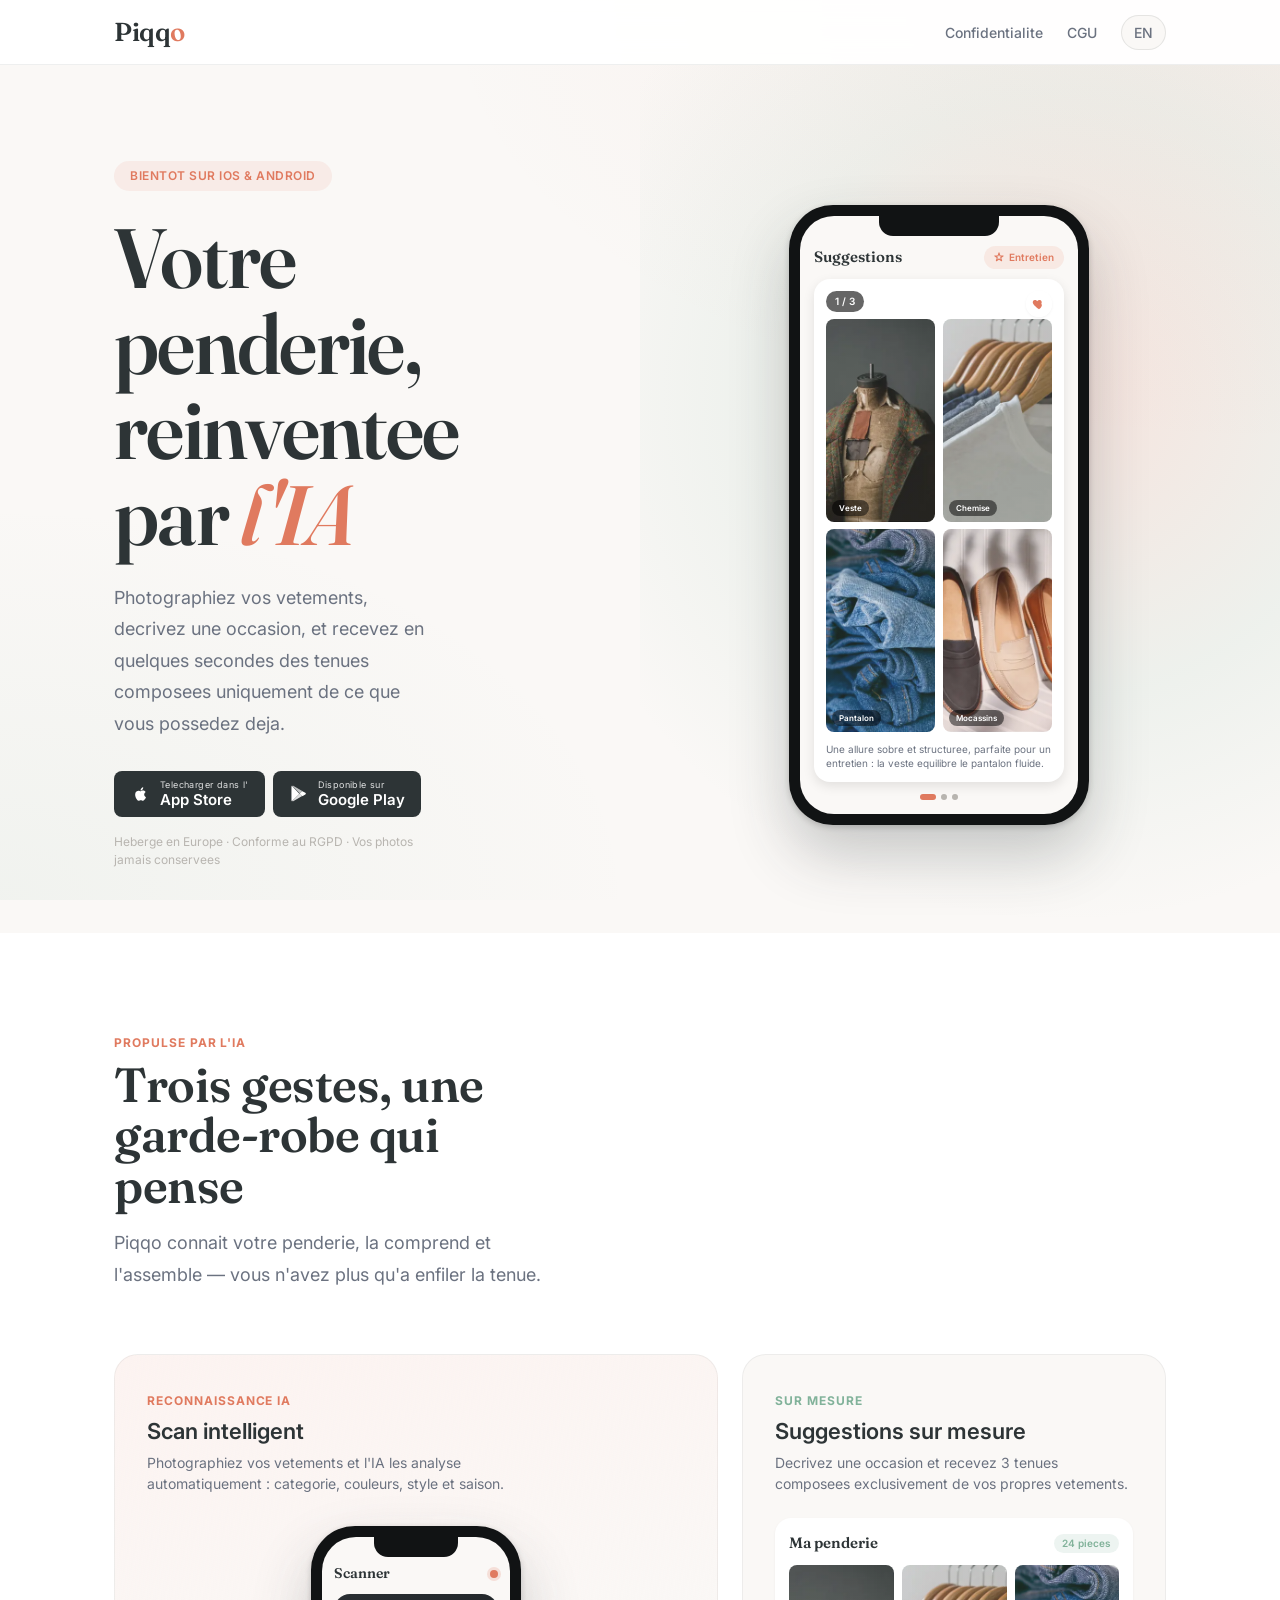
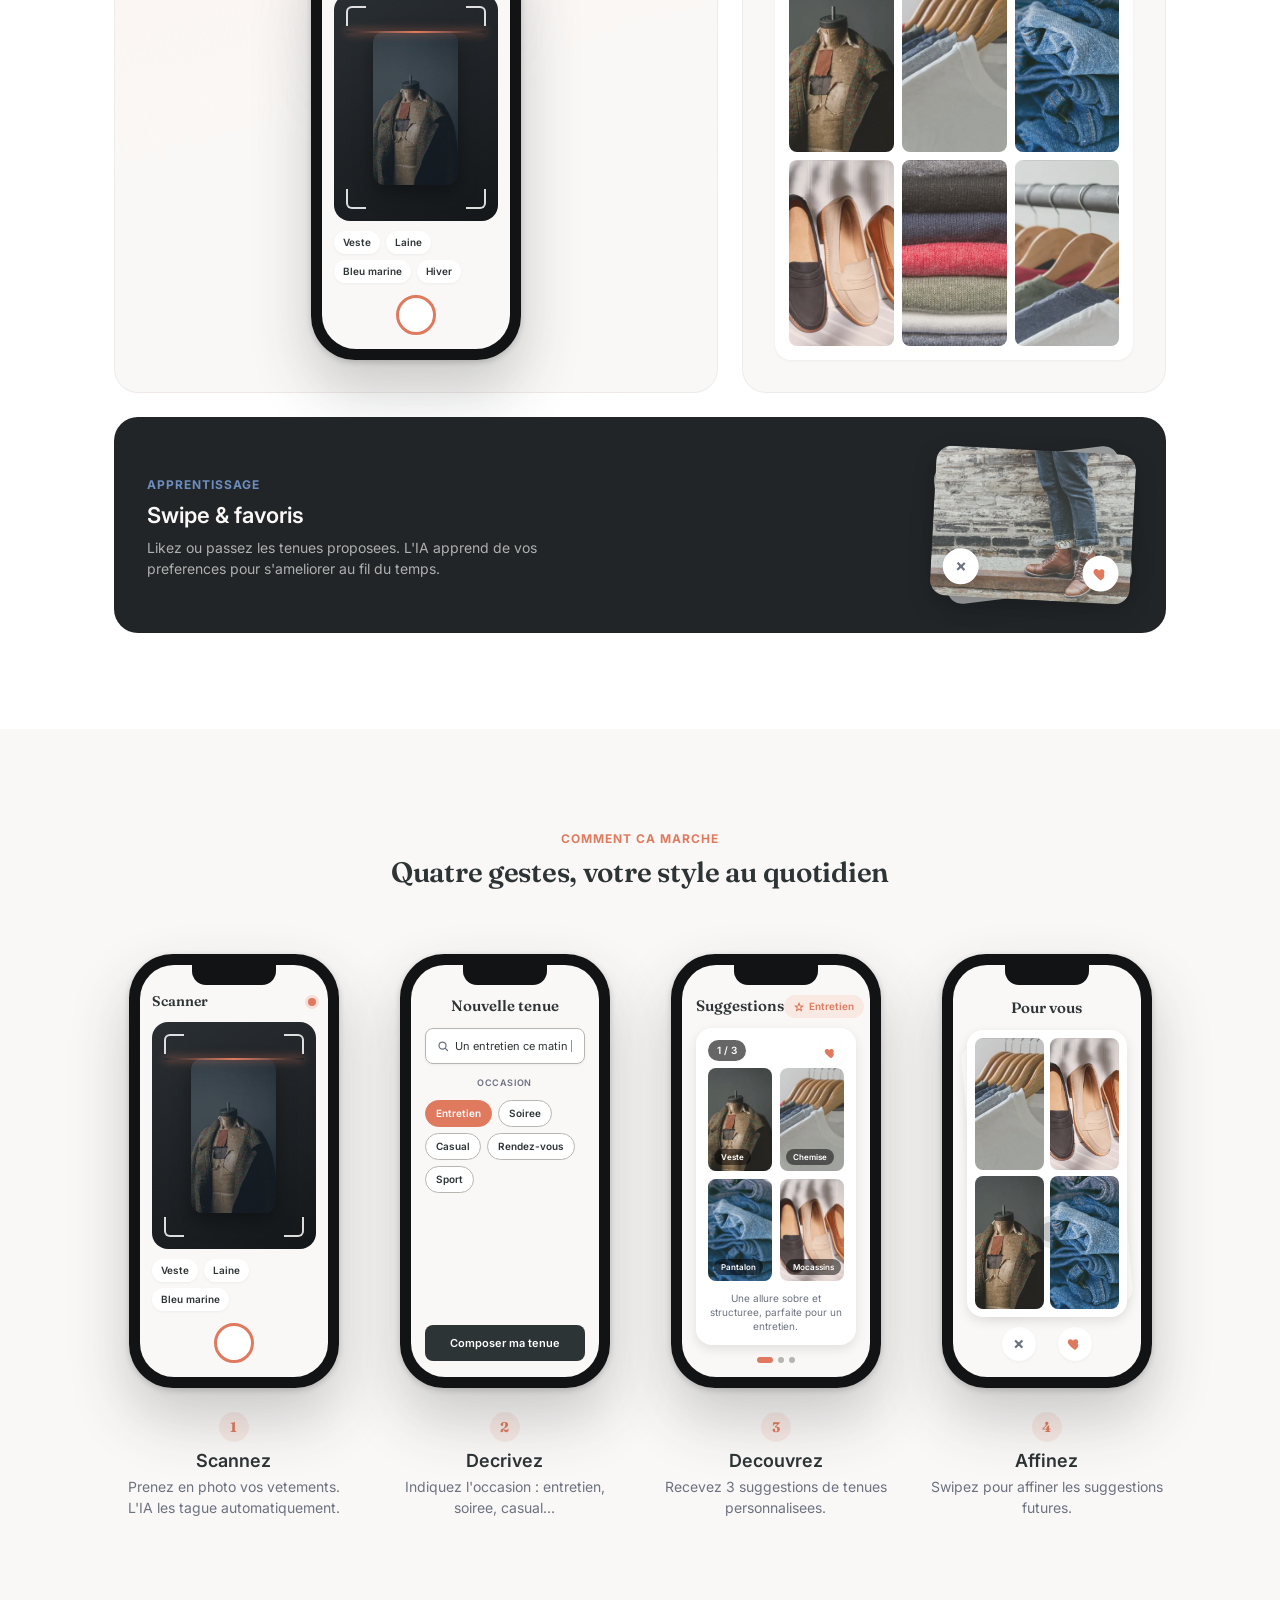
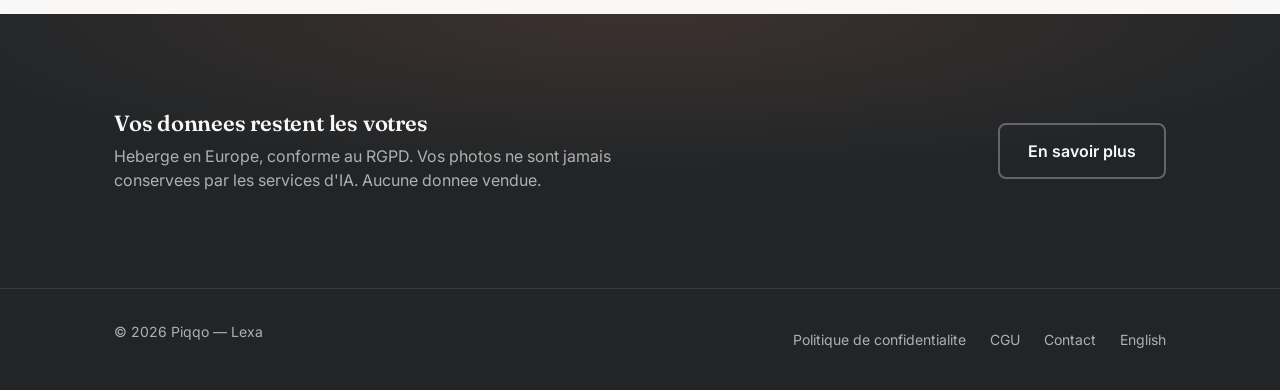
==== commit 0b9d6b84: "feat(site): put real garment photos in the mockup placeholders The app mockups used flat colour grad" ====
--- a/fr/index.html
+++ b/fr/index.html
@@ -89,8 +89,9 @@
           </div>
 
           <!-- Product mockup: Suggestions screen replica.
-               Garment tiles are placeholder slots — set style="--tile:url(...)"
-               on a .mock-garment to drop in a real screenshot. -->
+               Garment tiles carry real photos from /assets (see style.css) —
+               override style="--tile:url(...)" on a .mock-garment to swap one
+               for an actual app screenshot. -->
           <div class="hero__visual">
             <div class="mockup" role="img" aria-label="Apercu de l'application Piqqo : trois tenues suggerees">
               <div class="mockup__notch"></div>
@@ -112,7 +113,7 @@
                       <div class="mock-garment mock-garment--1"><span class="mock-garment__badge">Veste</span></div>
                       <div class="mock-garment mock-garment--2"><span class="mock-garment__badge">Chemise</span></div>
                       <div class="mock-garment mock-garment--3"><span class="mock-garment__badge">Pantalon</span></div>
-                      <div class="mock-garment mock-garment--4"><span class="mock-garment__badge">Derbies</span></div>
+                      <div class="mock-garment mock-garment--4"><span class="mock-garment__badge">Mocassins</span></div>
                     </div>
                     <p class="mock-card__reason">
                       Une allure sobre et structuree, parfaite pour un entretien :
@@ -367,7 +368,7 @@
                         <div class="mock-garment mock-garment--1"><span class="mock-garment__badge">Veste</span></div>
                         <div class="mock-garment mock-garment--2"><span class="mock-garment__badge">Chemise</span></div>
                         <div class="mock-garment mock-garment--3"><span class="mock-garment__badge">Pantalon</span></div>
-                        <div class="mock-garment mock-garment--4"><span class="mock-garment__badge">Derbies</span></div>
+                        <div class="mock-garment mock-garment--4"><span class="mock-garment__badge">Mocassins</span></div>
                       </div>
                       <p class="mock-card__reason">
                         Une allure sobre et structuree, parfaite pour un entretien.
@@ -458,7 +459,6 @@
         <div class="footer__inner">
           <p class="footer__copy">&copy; 2026 Piqqo — Lexa</p>
           <ul class="footer__links">
-            <li><a href="support.html">Aide & Support</a></li>
             <li><a href="privacy.html">Politique de confidentialite</a></li>
             <li><a href="terms.html">CGU</a></li>
             <li><a href="mailto:piqqo@lexa.bzh">Contact</a></li>
--- a/style.css
+++ b/style.css
@@ -916,8 +916,8 @@
 
 /* ============================================
    Phone mockup primitive (reused by hero, features, how-it-works)
-   Garment tiles are placeholder slots: set --tile to a real screenshot url
-   (background-image) to raise fidelity per slot.
+   Garment tiles ship with real photos from /assets; override --tile per slot
+   to swap in an actual app screenshot.
    ============================================ */
 .mockup {
   --mock-w: 300px;
@@ -1047,24 +1047,35 @@
   position: relative;
   border-radius: var(--radius-md);
   background-color: var(--color-muted);
-  background-image: var(--tile, none);
+  /* Three stacked layers, top to bottom: a light palette tint that keeps the
+     photos on-brand, the garment photo itself, and the original colour
+     gradient which shows through while the photo is still loading. */
+  background-image: var(--tint, none), var(--tile, none), var(--tile-bg, none);
   background-size: cover;
   background-position: center;
   overflow: hidden;
 }
 
-/* Placeholder tints so tiles read as distinct garments before real photos */
+/* Garment slots: --tile is the photo, --tile-bg the colour it falls back to. */
 .mock-garment--1 {
-  background-image: linear-gradient(145deg, #b9a58f, #8f7d68);
+  --tile: url("assets/garment-jacket.webp");
+  --tint: linear-gradient(145deg, rgba(185, 165, 143, 0.16), rgba(143, 125, 104, 0.24));
+  --tile-bg: linear-gradient(145deg, #b9a58f, #8f7d68);
 }
 .mock-garment--2 {
-  background-image: linear-gradient(145deg, #cdd7d1, #a7b8ae);
+  --tile: url("assets/garment-shirt.webp");
+  --tint: linear-gradient(145deg, rgba(205, 215, 209, 0.16), rgba(167, 184, 174, 0.24));
+  --tile-bg: linear-gradient(145deg, #cdd7d1, #a7b8ae);
 }
 .mock-garment--3 {
-  background-image: linear-gradient(145deg, #9fb0c4, #7889a0);
+  --tile: url("assets/garment-trousers.webp");
+  --tint: linear-gradient(145deg, rgba(159, 176, 196, 0.16), rgba(120, 137, 160, 0.24));
+  --tile-bg: linear-gradient(145deg, #9fb0c4, #7889a0);
 }
 .mock-garment--4 {
-  background-image: linear-gradient(145deg, #e0b3a4, #c98d78);
+  --tile: url("assets/garment-shoes.webp");
+  --tint: linear-gradient(145deg, rgba(224, 179, 164, 0.16), rgba(201, 141, 120, 0.24));
+  --tile-bg: linear-gradient(145deg, #e0b3a4, #c98d78);
 }
 
 .mock-garment__badge {
@@ -1337,7 +1348,14 @@
   position: absolute;
   inset: 16% 24%;
   border-radius: 12px;
-  background: linear-gradient(150deg, #3d4a5c, #26303d);
+  background-color: #26303d;
+  /* Cool tint keeps the photo inside the camera-view lighting. */
+  background-image:
+    linear-gradient(150deg, rgba(61, 74, 92, 0.35), rgba(38, 48, 61, 0.45)),
+    url("assets/garment-jacket-tall.webp"),
+    linear-gradient(150deg, #3d4a5c, #26303d);
+  background-size: cover;
+  background-position: center;
   box-shadow: 0 8px 20px rgba(0, 0, 0, 0.35);
 }
 
@@ -1473,26 +1491,40 @@
 
 .mock-tile {
   border-radius: var(--radius-md);
+  /* Same three-layer stack as .mock-garment: tint, photo, colour fallback. */
+  background-image: var(--tint, none), var(--tile, none), var(--tile-bg, none);
   background-size: cover;
   background-position: center;
 }
 .mock-tile--1 {
-  background-image: linear-gradient(145deg, #b9a58f, #8f7d68);
+  --tile: url("assets/garment-jacket.webp");
+  --tint: linear-gradient(145deg, rgba(185, 165, 143, 0.16), rgba(143, 125, 104, 0.24));
+  --tile-bg: linear-gradient(145deg, #b9a58f, #8f7d68);
 }
 .mock-tile--2 {
-  background-image: linear-gradient(145deg, #cdd7d1, #a7b8ae);
+  --tile: url("assets/garment-shirt.webp");
+  --tint: linear-gradient(145deg, rgba(205, 215, 209, 0.16), rgba(167, 184, 174, 0.24));
+  --tile-bg: linear-gradient(145deg, #cdd7d1, #a7b8ae);
 }
 .mock-tile--3 {
-  background-image: linear-gradient(145deg, #9fb0c4, #7889a0);
+  --tile: url("assets/garment-trousers.webp");
+  --tint: linear-gradient(145deg, rgba(159, 176, 196, 0.16), rgba(120, 137, 160, 0.24));
+  --tile-bg: linear-gradient(145deg, #9fb0c4, #7889a0);
 }
 .mock-tile--4 {
-  background-image: linear-gradient(145deg, #e0b3a4, #c98d78);
+  --tile: url("assets/garment-shoes.webp");
+  --tint: linear-gradient(145deg, rgba(224, 179, 164, 0.16), rgba(201, 141, 120, 0.24));
+  --tile-bg: linear-gradient(145deg, #e0b3a4, #c98d78);
 }
 .mock-tile--5 {
-  background-image: linear-gradient(145deg, #d8c7a8, #b8a17e);
+  --tile: url("assets/garment-knitwear.webp");
+  --tint: linear-gradient(145deg, rgba(216, 199, 168, 0.16), rgba(184, 161, 126, 0.24));
+  --tile-bg: linear-gradient(145deg, #d8c7a8, #b8a17e);
 }
 .mock-tile--6 {
-  background-image: linear-gradient(145deg, #a9b8b0, #869a8f);
+  --tile: url("assets/garment-rack.webp");
+  --tint: linear-gradient(145deg, rgba(169, 184, 176, 0.16), rgba(134, 154, 143, 0.24));
+  --tile-bg: linear-gradient(145deg, #a9b8b0, #869a8f);
 }
 
 /* --- Swipe cards visual (Swipe & favoris cell) --- */
@@ -1522,7 +1554,14 @@
   justify-content: space-between;
   padding: 12px;
   transform: rotate(3deg);
-  background: linear-gradient(160deg, #cdd7d1, #a7b8ae);
+  background-color: #a7b8ae;
+  /* Sage tint from the original placeholder, kept over the outfit photo. */
+  background-image:
+    linear-gradient(160deg, rgba(205, 215, 209, 0.18), rgba(167, 184, 174, 0.3)),
+    url("assets/outfit-card.webp"),
+    linear-gradient(160deg, #cdd7d1, #a7b8ae);
+  background-size: cover;
+  background-position: center;
 }
 
 .mock-swipe__pass,
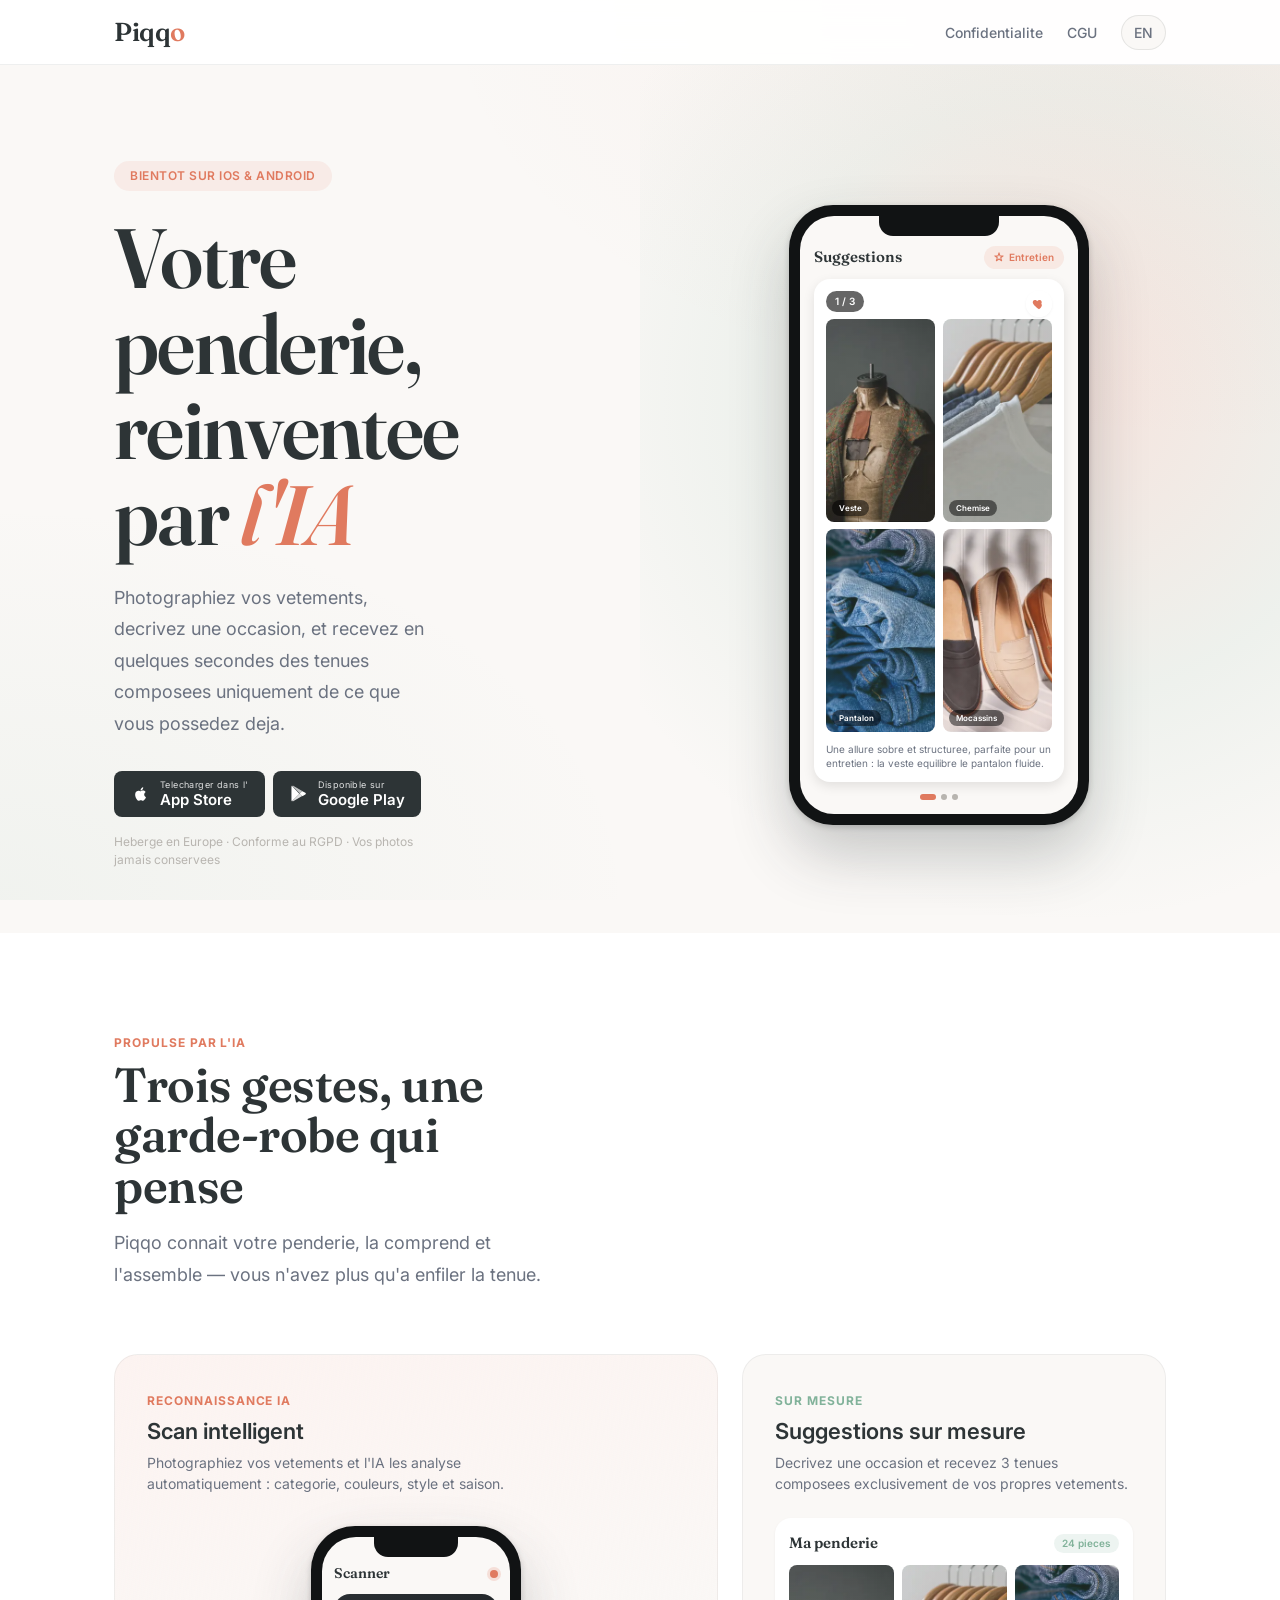
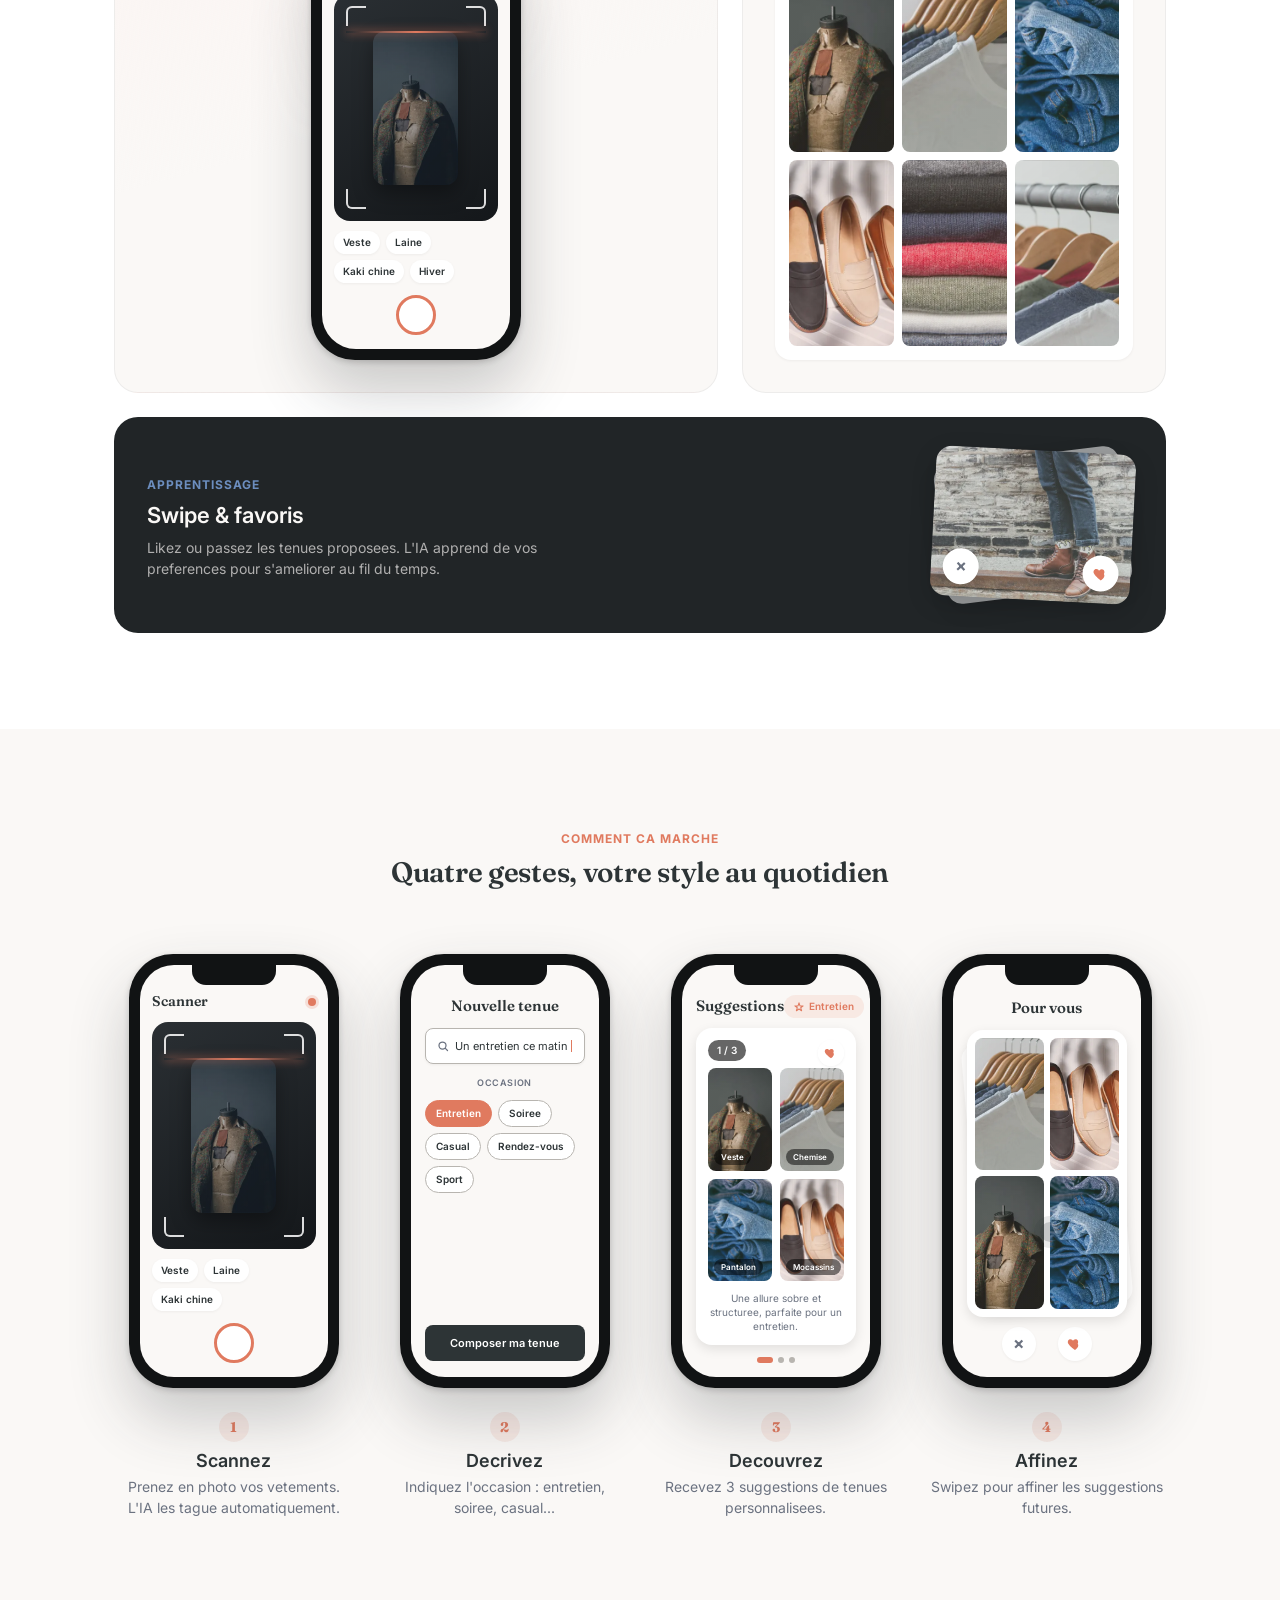
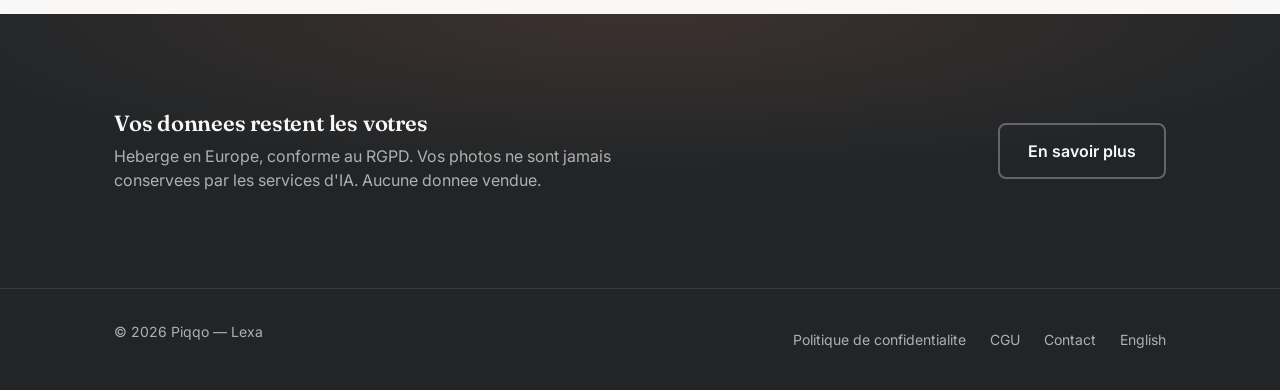
==== commit 809077dd: "fix(site): tag the scanned garment as khaki, not navy The scan mockup labelled the coat photo "Bleu " ====
--- a/fr/index.html
+++ b/fr/index.html
@@ -180,7 +180,7 @@
                     <div class="mock-scan__tags">
                       <span class="mock-tag">Veste</span>
                       <span class="mock-tag">Laine</span>
-                      <span class="mock-tag">Bleu marine</span>
+                      <span class="mock-tag">Kaki chine</span>
                       <span class="mock-tag">Hiver</span>
                     </div>
                     <div class="mock-scan__shutter" aria-hidden="true"></div>
@@ -290,7 +290,7 @@
                     <div class="mock-scan__tags">
                       <span class="mock-tag">Veste</span>
                       <span class="mock-tag">Laine</span>
-                      <span class="mock-tag">Bleu marine</span>
+                      <span class="mock-tag">Kaki chine</span>
                     </div>
                     <div class="mock-scan__shutter" aria-hidden="true"></div>
                   </div>
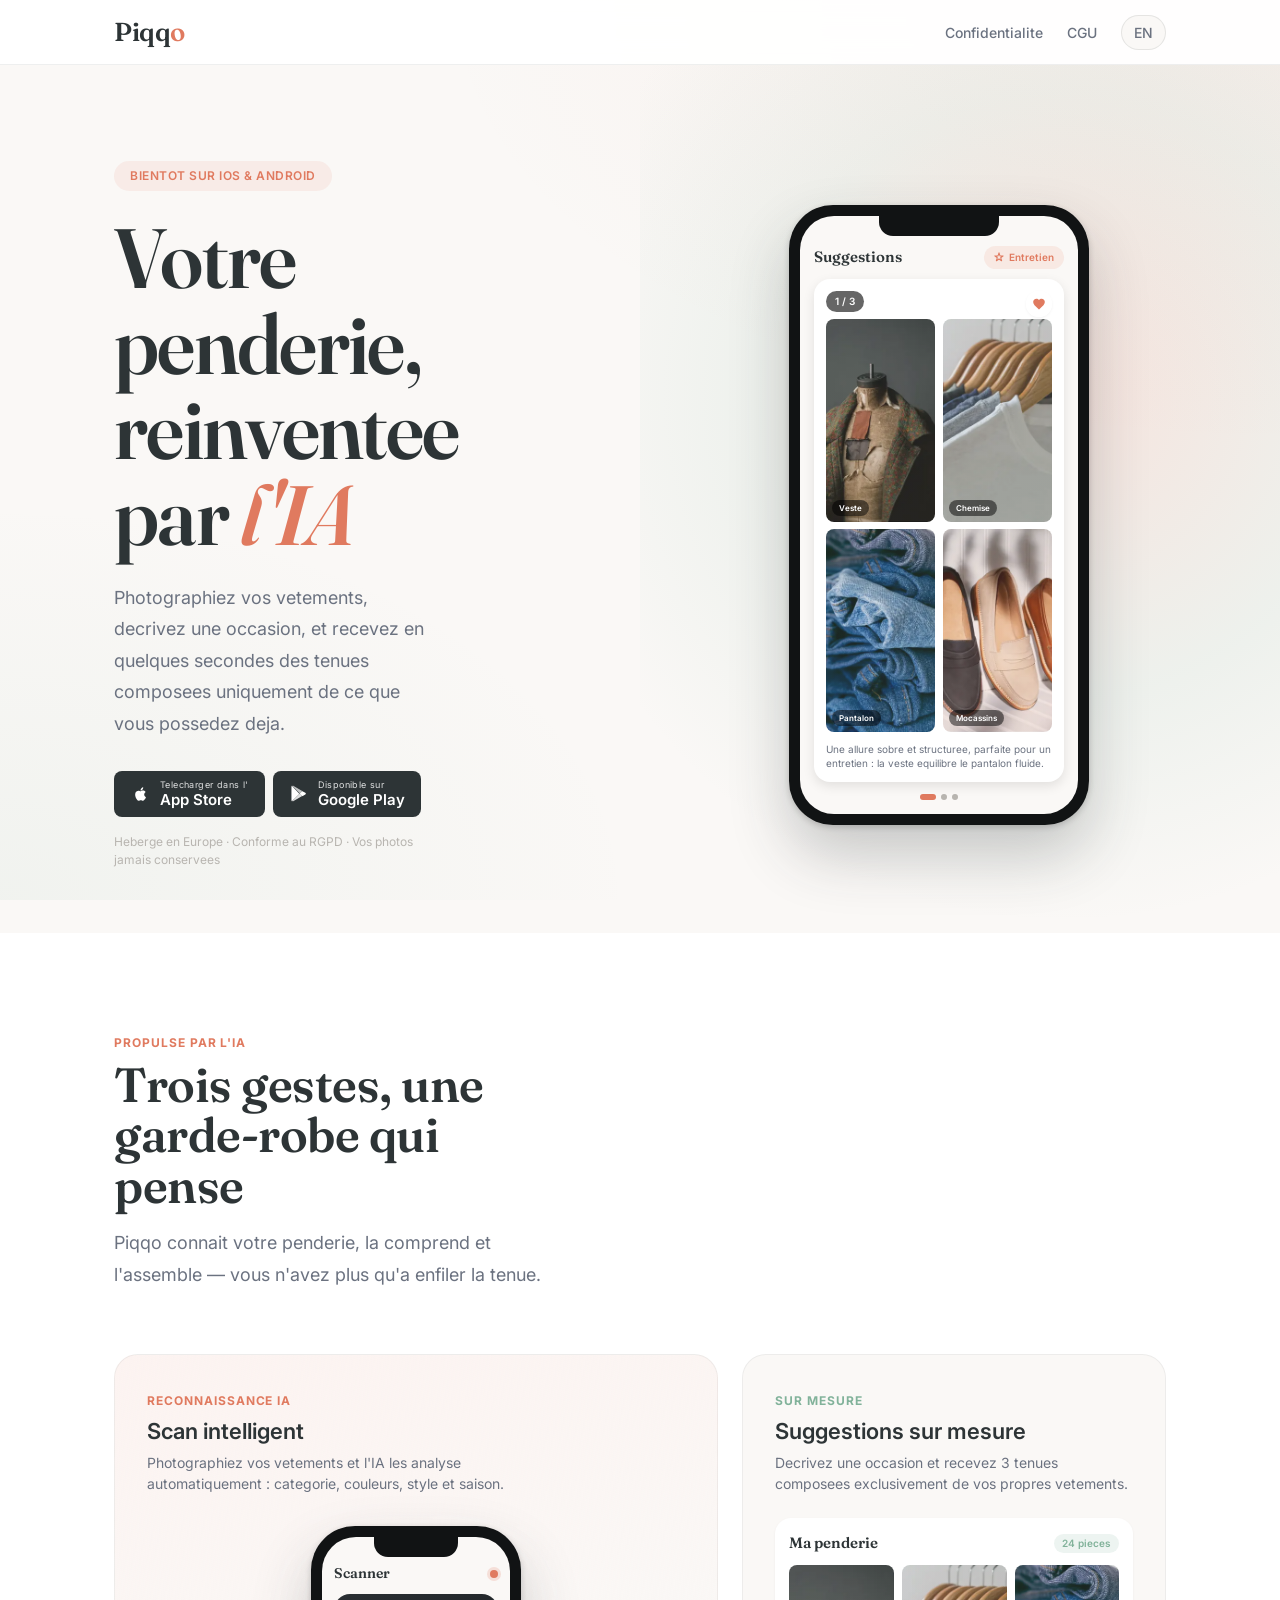
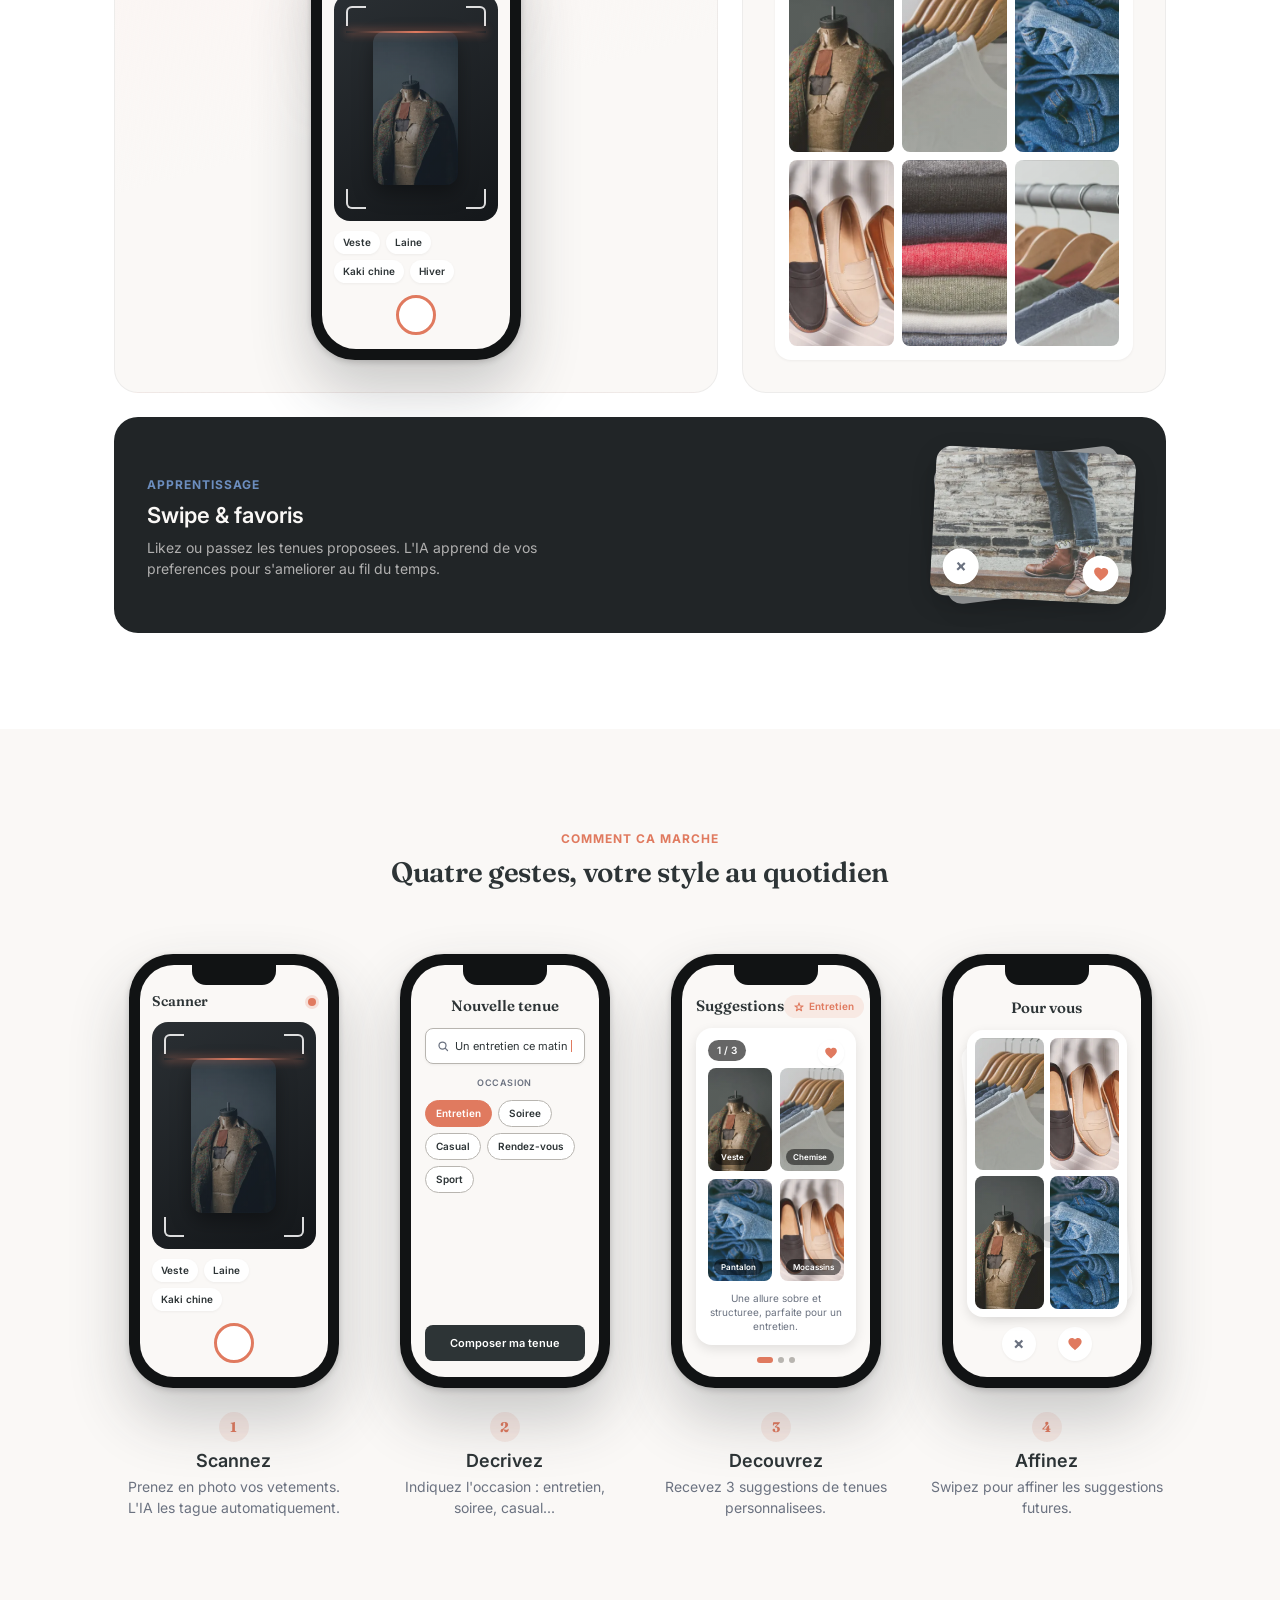
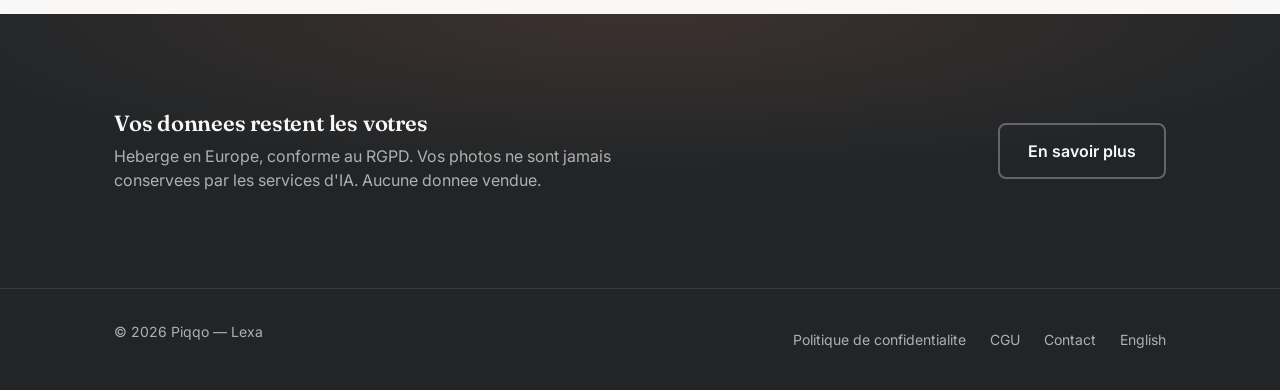
==== commit 5410d7c4: "fix(site): draw a symmetric heart in the like/favourite icons The inline heart path was lopsided: it" ====
--- a/fr/index.html
+++ b/fr/index.html
@@ -107,7 +107,7 @@
                   <div class="mock-card">
                     <span class="mock-card__badge">1 / 3</span>
                     <span class="mock-card__heart" aria-hidden="true">
-                      <svg viewBox="0 0 24 24"><path d="M12 21s-7.5-4.9-10-9.3C.3 8.6 1.8 5 5.1 5c2 0 3.3 1.2 3.9 2.3C9.6 6.2 10.9 5 12.9 5c3.3 0 4.8 3.6 3.1 6.7C19.5 16.1 12 21 12 21z"/></svg>
+                      <svg viewBox="0 0 24 24"><path d="M12 21.35l-1.45-1.32C5.4 15.36 2 12.28 2 8.5 2 5.42 4.42 3 7.5 3c1.74 0 3.41.81 4.5 2.09C13.09 3.81 14.76 3 16.5 3 19.58 3 22 5.42 22 8.5c0 3.78-3.4 6.86-8.55 11.54L12 21.35z"/></svg>
                     </span>
                     <div class="mock-collage">
                       <div class="mock-garment mock-garment--1"><span class="mock-garment__badge">Veste</span></div>
@@ -243,7 +243,7 @@
               <div class="mock-swipe__card mock-swipe__card--front">
                 <span class="mock-swipe__pass" aria-hidden="true">&times;</span>
                 <span class="mock-swipe__like" aria-hidden="true">
-                  <svg viewBox="0 0 24 24"><path d="M12 21s-7.5-4.9-10-9.3C.3 8.6 1.8 5 5.1 5c2 0 3.3 1.2 3.9 2.3C9.6 6.2 10.9 5 12.9 5c3.3 0 4.8 3.6 3.1 6.7C19.5 16.1 12 21 12 21z"/></svg>
+                  <svg viewBox="0 0 24 24"><path d="M12 21.35l-1.45-1.32C5.4 15.36 2 12.28 2 8.5 2 5.42 4.42 3 7.5 3c1.74 0 3.41.81 4.5 2.09C13.09 3.81 14.76 3 16.5 3 19.58 3 22 5.42 22 8.5c0 3.78-3.4 6.86-8.55 11.54L12 21.35z"/></svg>
                 </span>
               </div>
             </div>
@@ -362,7 +362,7 @@
                     <div class="mock-card">
                       <span class="mock-card__badge">1 / 3</span>
                       <span class="mock-card__heart" aria-hidden="true">
-                        <svg viewBox="0 0 24 24"><path d="M12 21s-7.5-4.9-10-9.3C.3 8.6 1.8 5 5.1 5c2 0 3.3 1.2 3.9 2.3C9.6 6.2 10.9 5 12.9 5c3.3 0 4.8 3.6 3.1 6.7C19.5 16.1 12 21 12 21z"/></svg>
+                        <svg viewBox="0 0 24 24"><path d="M12 21.35l-1.45-1.32C5.4 15.36 2 12.28 2 8.5 2 5.42 4.42 3 7.5 3c1.74 0 3.41.81 4.5 2.09C13.09 3.81 14.76 3 16.5 3 19.58 3 22 5.42 22 8.5c0 3.78-3.4 6.86-8.55 11.54L12 21.35z"/></svg>
                       </span>
                       <div class="mock-collage">
                         <div class="mock-garment mock-garment--1"><span class="mock-garment__badge">Veste</span></div>
@@ -420,7 +420,7 @@
                     <div class="mock-refine__actions" aria-hidden="true">
                       <span class="mock-refine__btn mock-refine__btn--pass">&times;</span>
                       <span class="mock-refine__btn mock-refine__btn--like">
-                        <svg viewBox="0 0 24 24"><path d="M12 21s-7.5-4.9-10-9.3C.3 8.6 1.8 5 5.1 5c2 0 3.3 1.2 3.9 2.3C9.6 6.2 10.9 5 12.9 5c3.3 0 4.8 3.6 3.1 6.7C19.5 16.1 12 21 12 21z"/></svg>
+                        <svg viewBox="0 0 24 24"><path d="M12 21.35l-1.45-1.32C5.4 15.36 2 12.28 2 8.5 2 5.42 4.42 3 7.5 3c1.74 0 3.41.81 4.5 2.09C13.09 3.81 14.76 3 16.5 3 19.58 3 22 5.42 22 8.5c0 3.78-3.4 6.86-8.55 11.54L12 21.35z"/></svg>
                       </span>
                     </div>
                   </div>
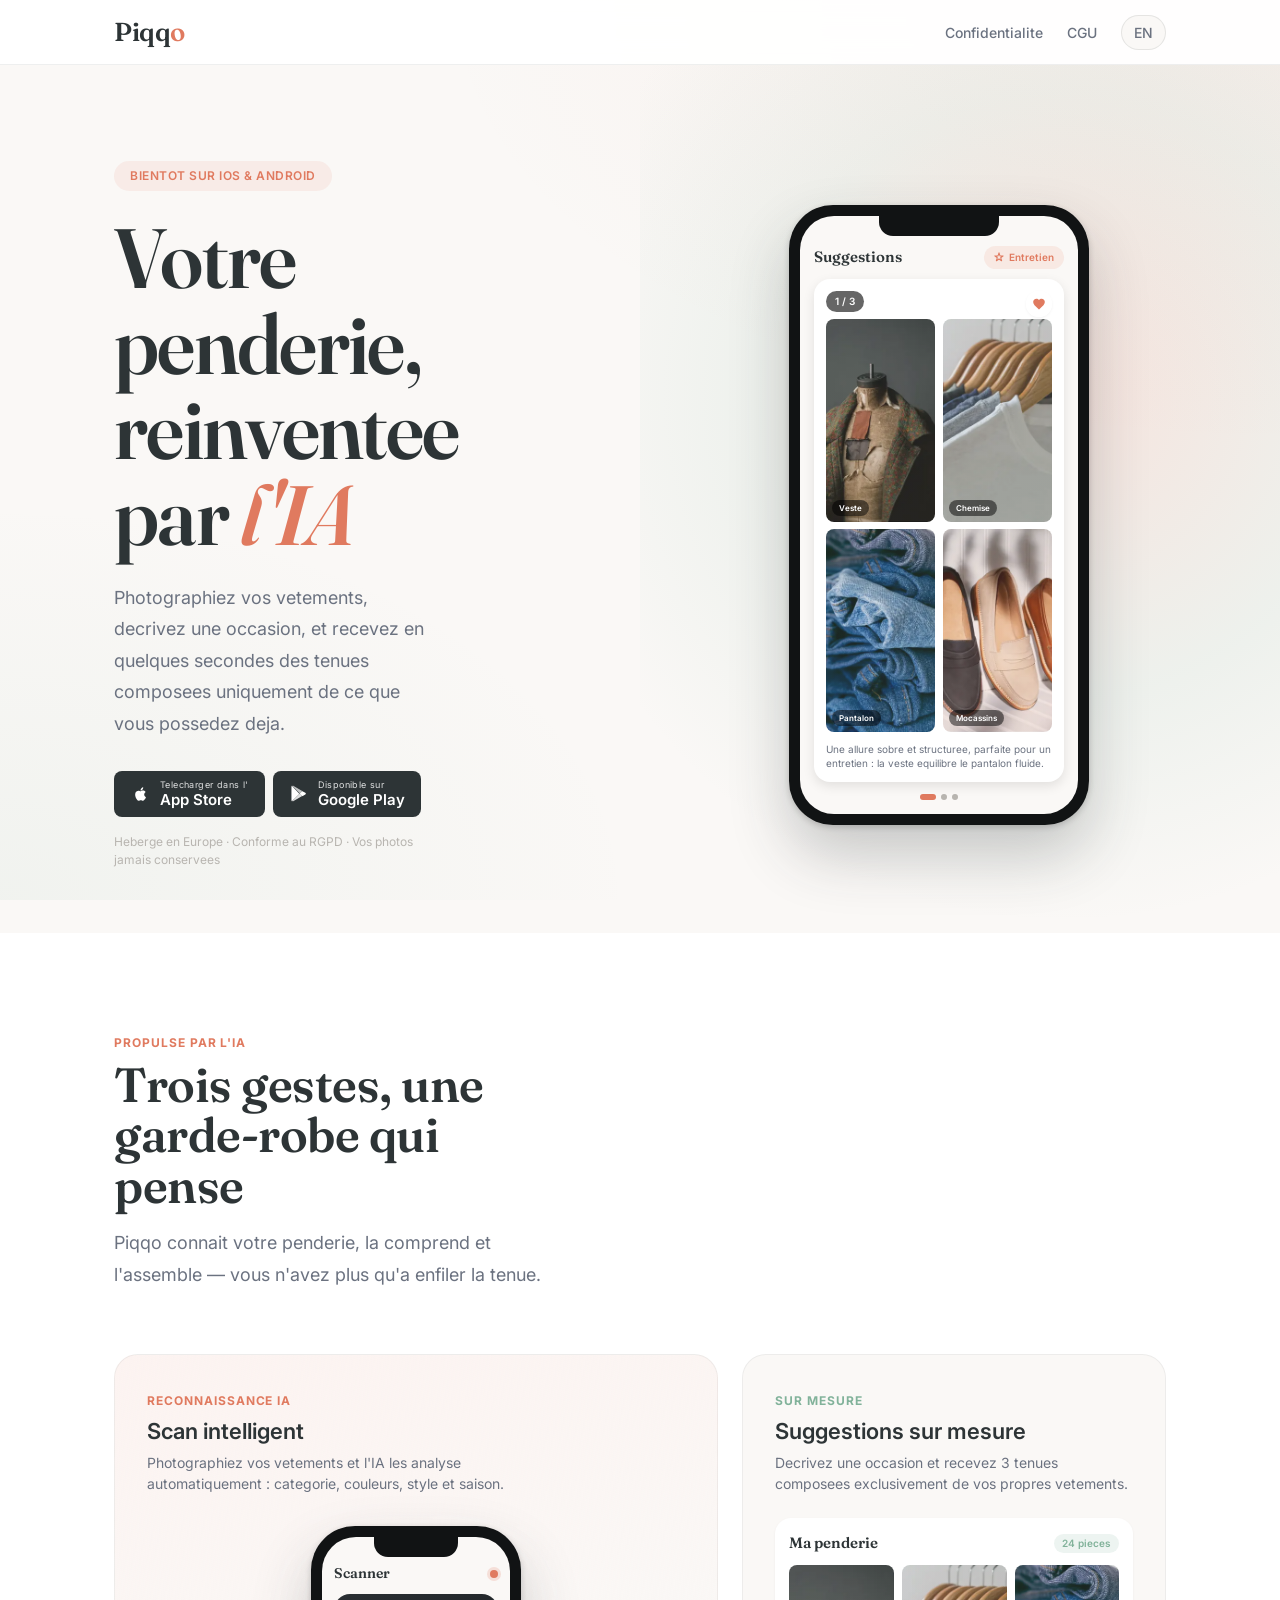
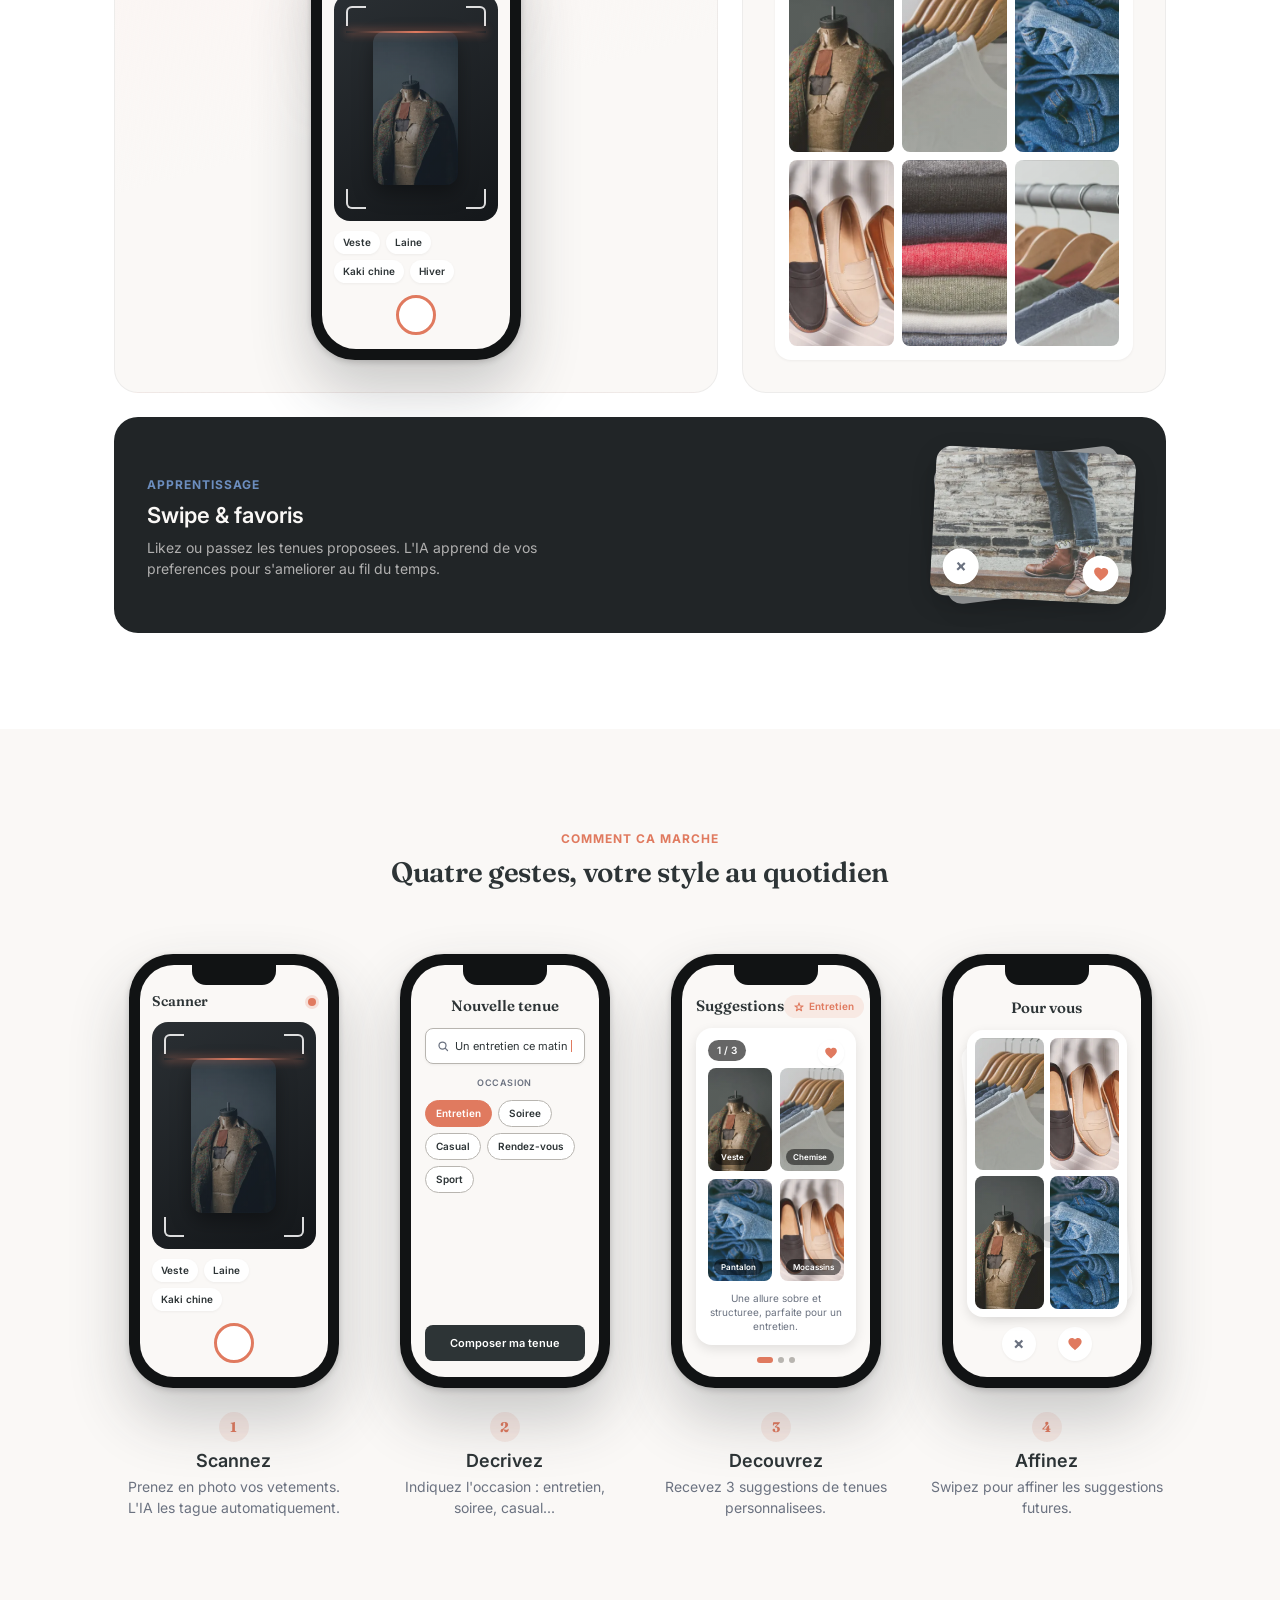
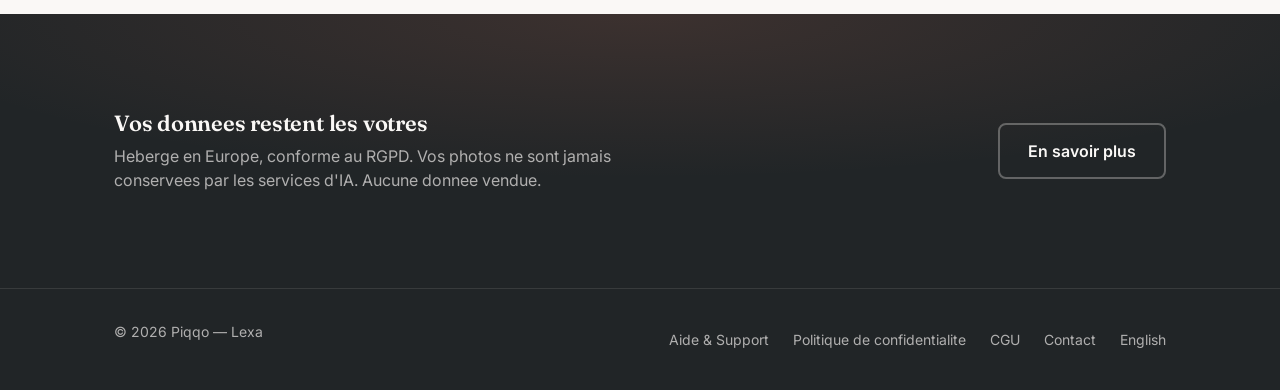
==== commit ed26fe8c: "Merge pull request #4 from Akeuuh/feat/garment-photos Real garment photography in the app mockups" ====
--- a/fr/index.html
+++ b/fr/index.html
@@ -459,6 +459,7 @@
         <div class="footer__inner">
           <p class="footer__copy">&copy; 2026 Piqqo — Lexa</p>
           <ul class="footer__links">
+            <li><a href="support.html">Aide & Support</a></li>
             <li><a href="privacy.html">Politique de confidentialite</a></li>
             <li><a href="terms.html">CGU</a></li>
             <li><a href="mailto:piqqo@lexa.bzh">Contact</a></li>
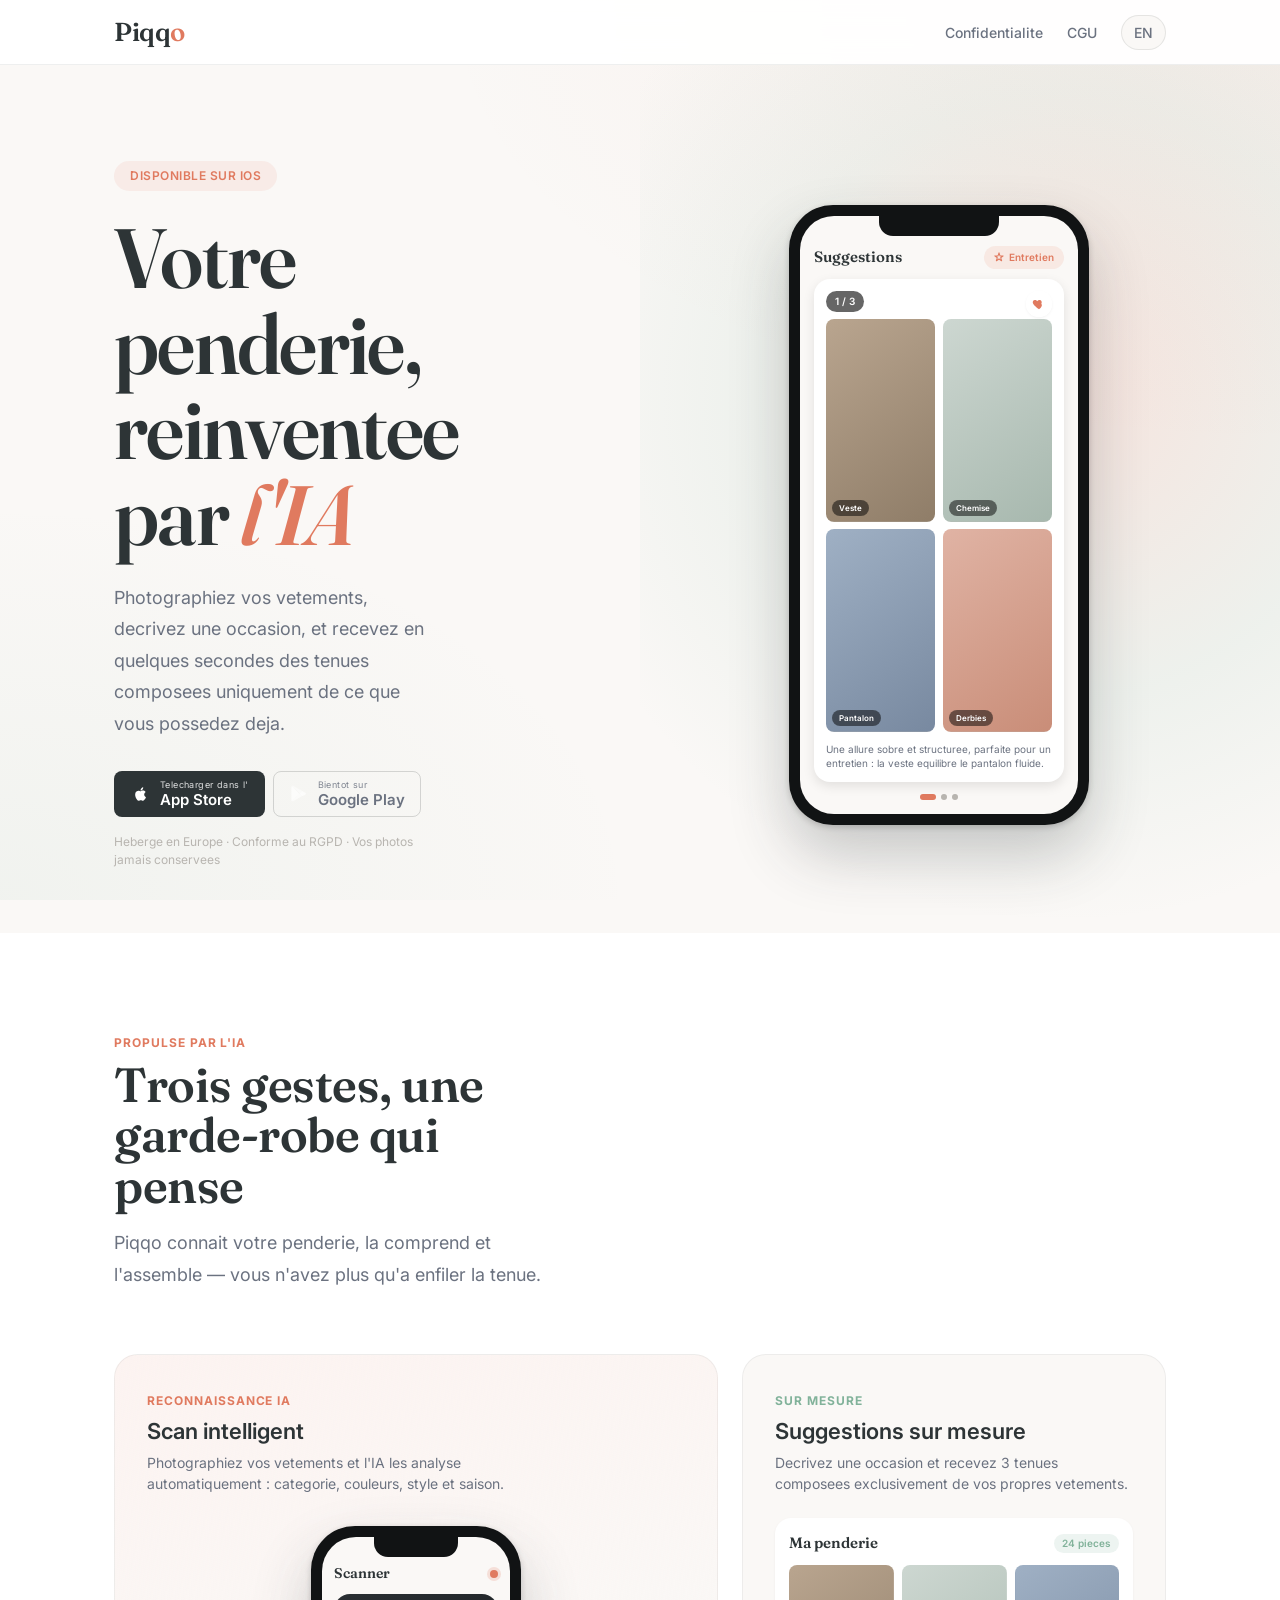
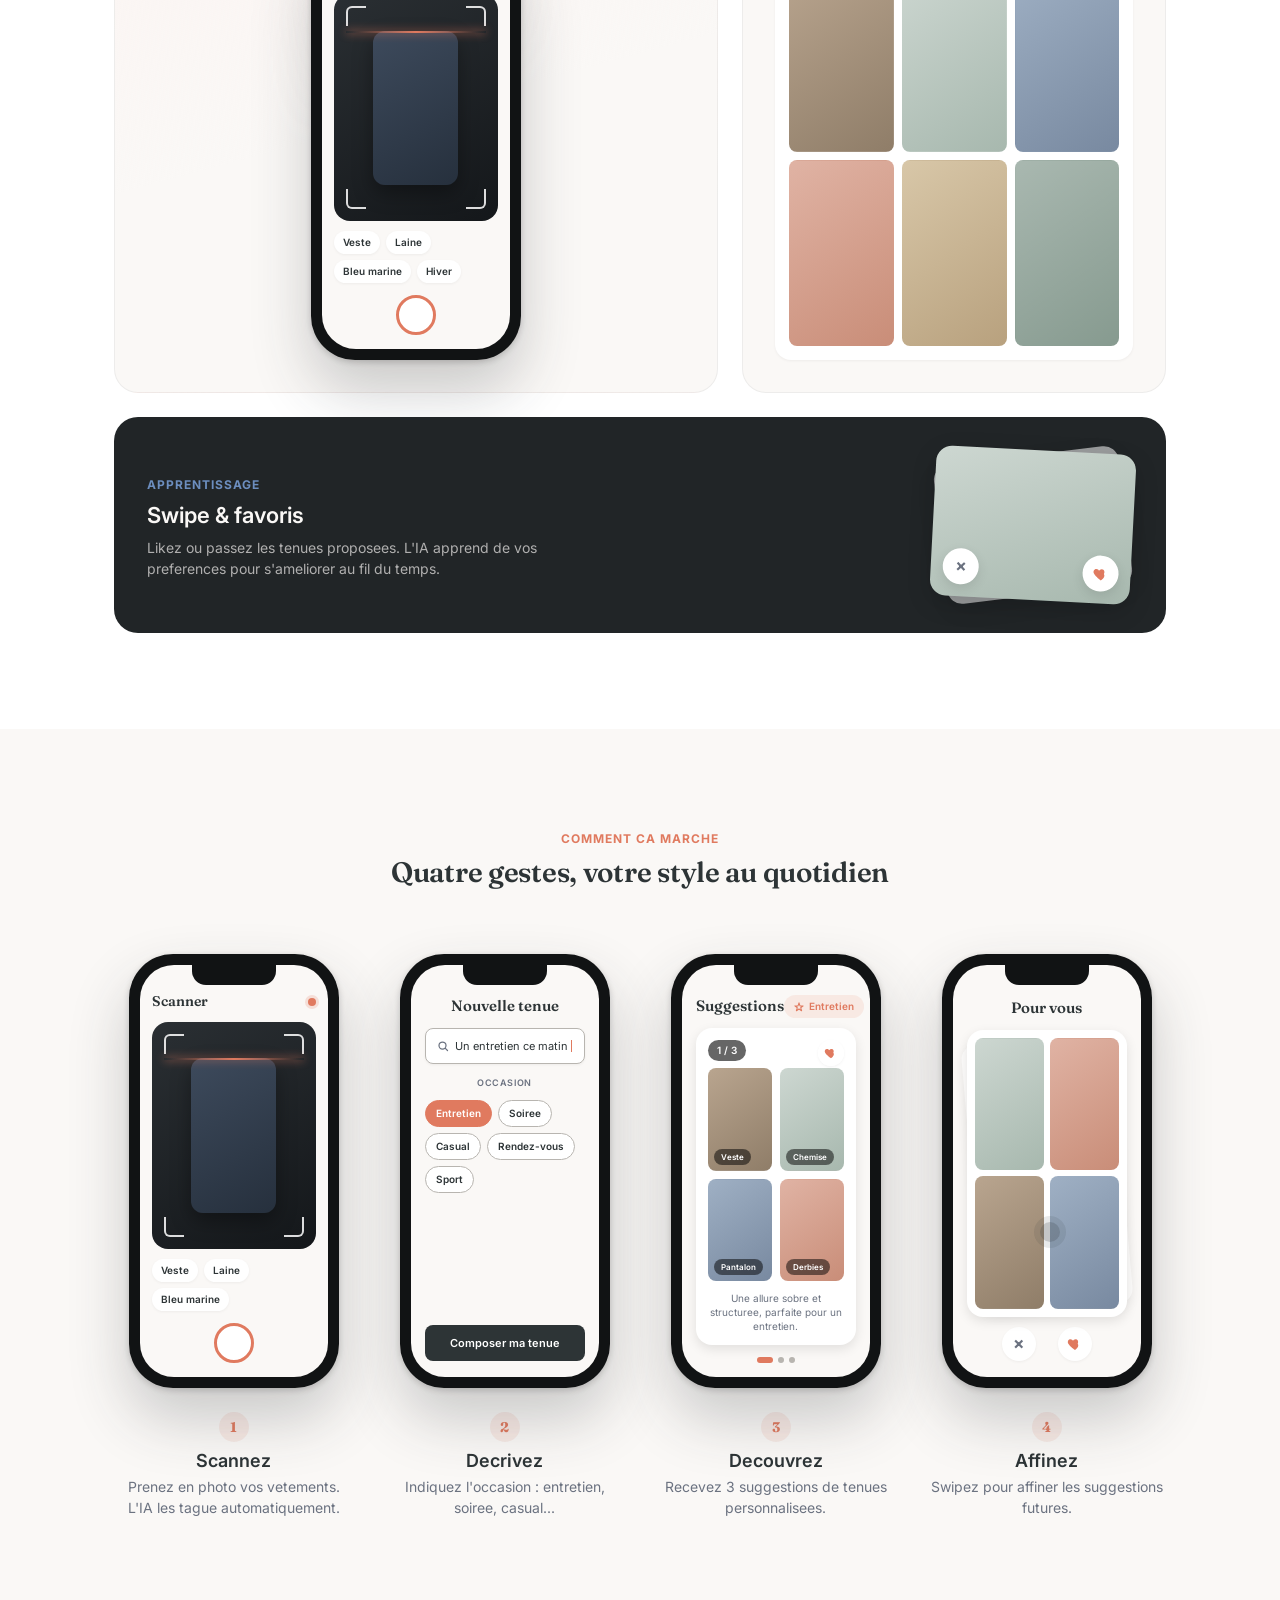
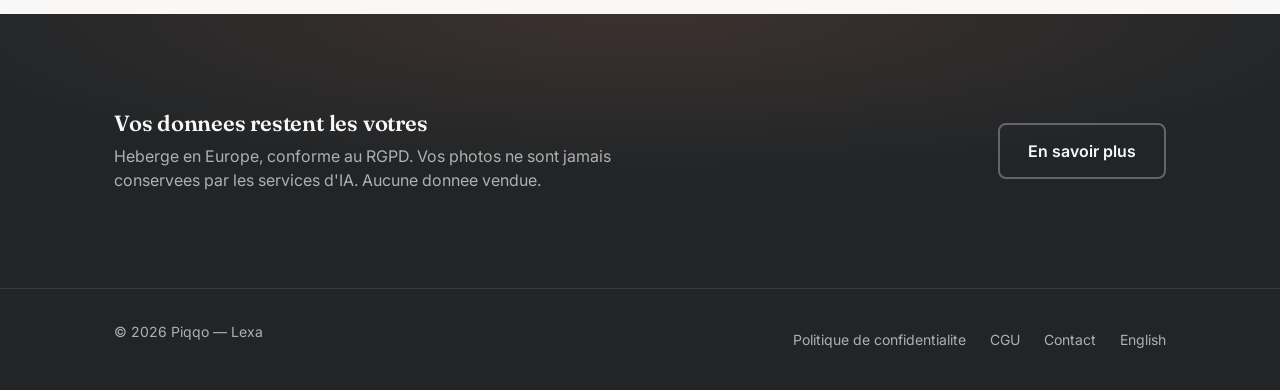
==== commit 224aa5ff: "feat(site): link the live App Store listing Piqqo is out on iOS, so the App Store badge now points a" ====
--- a/fr/index.html
+++ b/fr/index.html
@@ -37,7 +37,7 @@
       <div class="container">
         <div class="hero__grid">
           <div class="hero__copy">
-            <span class="hero__badge">Bientot sur iOS &amp; Android</span>
+            <span class="hero__badge">Disponible sur iOS</span>
             <h1 class="hero__title">
               Votre penderie,<br />reinventee par <em>l'IA</em>
             </h1>
@@ -47,12 +47,14 @@
               possedez deja.
             </p>
             <div class="hero__cta">
-              <!-- Store badges — placeholders. Replace href with real store URLs at launch. -->
+              <!-- App Store is live; Google Play has no listing yet, so that
+                   badge is a non-interactive "coming soon" state rather than a
+                   dead link. Turn it back into an <a href> once Play is up. -->
               <div class="store-badges">
                 <a
-                  href="#"
+                  href="https://apps.apple.com/app/id6760471972"
                   class="store-badge"
-                  aria-label="Telecharger dans l'App Store"
+                  aria-label="Telecharger Piqqo dans l'App Store"
                 >
                   <svg width="20" height="20" viewBox="0 0 24 24" aria-hidden="true">
                     <path
@@ -64,11 +66,7 @@
                     <span class="store-badge__big">App Store</span>
                   </span>
                 </a>
-                <a
-                  href="#"
-                  class="store-badge"
-                  aria-label="Disponible sur Google Play"
-                >
+                <span class="store-badge store-badge--soon">
                   <svg width="19" height="19" viewBox="0 0 24 24" aria-hidden="true">
                     <path
                       d="M3.6 2.3c-.3.3-.5.8-.5 1.4v16.6c0 .6.2 1.1.5 1.4l.1.1 9.3-9.3v-.2L3.6 2.3zM16.8 15.3l-3.1-3.1v-.2l3.1-3.1.1.1 3.7 2.1c1 .6 1 1.6 0 2.2l-3.7 2.1-.1-.1z"
@@ -77,10 +75,10 @@
                     <path d="M13.7 11.9l3-3.2L5.8 2.5c-.6-.4-1.2-.3-1.5 0l9.4 9.4z" opacity="0.7" />
                   </svg>
                   <span class="store-badge__label">
-                    <span class="store-badge__small">Disponible sur</span>
+                    <span class="store-badge__small">Bientot sur</span>
                     <span class="store-badge__big">Google Play</span>
                   </span>
-                </a>
+                </span>
               </div>
             </div>
             <p class="hero__note">
@@ -89,9 +87,8 @@
           </div>
 
           <!-- Product mockup: Suggestions screen replica.
-               Garment tiles carry real photos from /assets (see style.css) —
-               override style="--tile:url(...)" on a .mock-garment to swap one
-               for an actual app screenshot. -->
+               Garment tiles are placeholder slots — set style="--tile:url(...)"
+               on a .mock-garment to drop in a real screenshot. -->
           <div class="hero__visual">
             <div class="mockup" role="img" aria-label="Apercu de l'application Piqqo : trois tenues suggerees">
               <div class="mockup__notch"></div>
@@ -107,13 +104,13 @@
                   <div class="mock-card">
                     <span class="mock-card__badge">1 / 3</span>
                     <span class="mock-card__heart" aria-hidden="true">
-                      <svg viewBox="0 0 24 24"><path d="M12 21.35l-1.45-1.32C5.4 15.36 2 12.28 2 8.5 2 5.42 4.42 3 7.5 3c1.74 0 3.41.81 4.5 2.09C13.09 3.81 14.76 3 16.5 3 19.58 3 22 5.42 22 8.5c0 3.78-3.4 6.86-8.55 11.54L12 21.35z"/></svg>
+                      <svg viewBox="0 0 24 24"><path d="M12 21s-7.5-4.9-10-9.3C.3 8.6 1.8 5 5.1 5c2 0 3.3 1.2 3.9 2.3C9.6 6.2 10.9 5 12.9 5c3.3 0 4.8 3.6 3.1 6.7C19.5 16.1 12 21 12 21z"/></svg>
                     </span>
                     <div class="mock-collage">
                       <div class="mock-garment mock-garment--1"><span class="mock-garment__badge">Veste</span></div>
                       <div class="mock-garment mock-garment--2"><span class="mock-garment__badge">Chemise</span></div>
                       <div class="mock-garment mock-garment--3"><span class="mock-garment__badge">Pantalon</span></div>
-                      <div class="mock-garment mock-garment--4"><span class="mock-garment__badge">Mocassins</span></div>
+                      <div class="mock-garment mock-garment--4"><span class="mock-garment__badge">Derbies</span></div>
                     </div>
                     <p class="mock-card__reason">
                       Une allure sobre et structuree, parfaite pour un entretien :
@@ -180,7 +177,7 @@
                     <div class="mock-scan__tags">
                       <span class="mock-tag">Veste</span>
                       <span class="mock-tag">Laine</span>
-                      <span class="mock-tag">Kaki chine</span>
+                      <span class="mock-tag">Bleu marine</span>
                       <span class="mock-tag">Hiver</span>
                     </div>
                     <div class="mock-scan__shutter" aria-hidden="true"></div>
@@ -243,7 +240,7 @@
               <div class="mock-swipe__card mock-swipe__card--front">
                 <span class="mock-swipe__pass" aria-hidden="true">&times;</span>
                 <span class="mock-swipe__like" aria-hidden="true">
-                  <svg viewBox="0 0 24 24"><path d="M12 21.35l-1.45-1.32C5.4 15.36 2 12.28 2 8.5 2 5.42 4.42 3 7.5 3c1.74 0 3.41.81 4.5 2.09C13.09 3.81 14.76 3 16.5 3 19.58 3 22 5.42 22 8.5c0 3.78-3.4 6.86-8.55 11.54L12 21.35z"/></svg>
+                  <svg viewBox="0 0 24 24"><path d="M12 21s-7.5-4.9-10-9.3C.3 8.6 1.8 5 5.1 5c2 0 3.3 1.2 3.9 2.3C9.6 6.2 10.9 5 12.9 5c3.3 0 4.8 3.6 3.1 6.7C19.5 16.1 12 21 12 21z"/></svg>
                 </span>
               </div>
             </div>
@@ -290,7 +287,7 @@
                     <div class="mock-scan__tags">
                       <span class="mock-tag">Veste</span>
                       <span class="mock-tag">Laine</span>
-                      <span class="mock-tag">Kaki chine</span>
+                      <span class="mock-tag">Bleu marine</span>
                     </div>
                     <div class="mock-scan__shutter" aria-hidden="true"></div>
                   </div>
@@ -362,13 +359,13 @@
                     <div class="mock-card">
                       <span class="mock-card__badge">1 / 3</span>
                       <span class="mock-card__heart" aria-hidden="true">
-                        <svg viewBox="0 0 24 24"><path d="M12 21.35l-1.45-1.32C5.4 15.36 2 12.28 2 8.5 2 5.42 4.42 3 7.5 3c1.74 0 3.41.81 4.5 2.09C13.09 3.81 14.76 3 16.5 3 19.58 3 22 5.42 22 8.5c0 3.78-3.4 6.86-8.55 11.54L12 21.35z"/></svg>
+                        <svg viewBox="0 0 24 24"><path d="M12 21s-7.5-4.9-10-9.3C.3 8.6 1.8 5 5.1 5c2 0 3.3 1.2 3.9 2.3C9.6 6.2 10.9 5 12.9 5c3.3 0 4.8 3.6 3.1 6.7C19.5 16.1 12 21 12 21z"/></svg>
                       </span>
                       <div class="mock-collage">
                         <div class="mock-garment mock-garment--1"><span class="mock-garment__badge">Veste</span></div>
                         <div class="mock-garment mock-garment--2"><span class="mock-garment__badge">Chemise</span></div>
                         <div class="mock-garment mock-garment--3"><span class="mock-garment__badge">Pantalon</span></div>
-                        <div class="mock-garment mock-garment--4"><span class="mock-garment__badge">Mocassins</span></div>
+                        <div class="mock-garment mock-garment--4"><span class="mock-garment__badge">Derbies</span></div>
                       </div>
                       <p class="mock-card__reason">
                         Une allure sobre et structuree, parfaite pour un entretien.
@@ -420,7 +417,7 @@
                     <div class="mock-refine__actions" aria-hidden="true">
                       <span class="mock-refine__btn mock-refine__btn--pass">&times;</span>
                       <span class="mock-refine__btn mock-refine__btn--like">
-                        <svg viewBox="0 0 24 24"><path d="M12 21.35l-1.45-1.32C5.4 15.36 2 12.28 2 8.5 2 5.42 4.42 3 7.5 3c1.74 0 3.41.81 4.5 2.09C13.09 3.81 14.76 3 16.5 3 19.58 3 22 5.42 22 8.5c0 3.78-3.4 6.86-8.55 11.54L12 21.35z"/></svg>
+                        <svg viewBox="0 0 24 24"><path d="M12 21s-7.5-4.9-10-9.3C.3 8.6 1.8 5 5.1 5c2 0 3.3 1.2 3.9 2.3C9.6 6.2 10.9 5 12.9 5c3.3 0 4.8 3.6 3.1 6.7C19.5 16.1 12 21 12 21z"/></svg>
                       </span>
                     </div>
                   </div>
@@ -459,7 +456,6 @@
         <div class="footer__inner">
           <p class="footer__copy">&copy; 2026 Piqqo — Lexa</p>
           <ul class="footer__links">
-            <li><a href="support.html">Aide & Support</a></li>
             <li><a href="privacy.html">Politique de confidentialite</a></li>
             <li><a href="terms.html">CGU</a></li>
             <li><a href="mailto:piqqo@lexa.bzh">Contact</a></li>
--- a/style.css
+++ b/style.css
@@ -864,7 +864,10 @@
 }
 
 /* ============================================
-   Store badges (placeholder — swap href for real store URLs at launch)
+   Store badges
+   The App Store badge links to the live listing. The Google Play one has no
+   listing to point at yet, so it renders as .store-badge--soon: same shape,
+   muted, not a link.
    ============================================ */
 .store-badges {
   display: flex;
@@ -891,6 +894,27 @@
   box-shadow: var(--shadow-md);
 }
 
+/* Not-yet-available store: outlined rather than filled, and inert. The 1px
+   border is offset out of the padding so both badges stay the same height. */
+.store-badge--soon {
+  padding: 8px 15px;
+  background-color: transparent;
+  color: var(--color-text-secondary);
+  border: 1px solid rgba(45, 52, 54, 0.18);
+  cursor: default;
+}
+
+.store-badge--soon svg {
+  fill: currentColor;
+  opacity: 0.7;
+}
+
+.store-badge--soon:hover {
+  color: var(--color-text-secondary);
+  transform: none;
+  box-shadow: none;
+}
+
 .store-badge svg {
   flex-shrink: 0;
   fill: #fff;
@@ -916,8 +940,8 @@
 
 /* ============================================
    Phone mockup primitive (reused by hero, features, how-it-works)
-   Garment tiles ship with real photos from /assets; override --tile per slot
-   to swap in an actual app screenshot.
+   Garment tiles are placeholder slots: set --tile to a real screenshot url
+   (background-image) to raise fidelity per slot.
    ============================================ */
 .mockup {
   --mock-w: 300px;
@@ -1047,35 +1071,24 @@
   position: relative;
   border-radius: var(--radius-md);
   background-color: var(--color-muted);
-  /* Three stacked layers, top to bottom: a light palette tint that keeps the
-     photos on-brand, the garment photo itself, and the original colour
-     gradient which shows through while the photo is still loading. */
-  background-image: var(--tint, none), var(--tile, none), var(--tile-bg, none);
+  background-image: var(--tile, none);
   background-size: cover;
   background-position: center;
   overflow: hidden;
 }
 
-/* Garment slots: --tile is the photo, --tile-bg the colour it falls back to. */
+/* Placeholder tints so tiles read as distinct garments before real photos */
 .mock-garment--1 {
-  --tile: url("assets/garment-jacket.webp");
-  --tint: linear-gradient(145deg, rgba(185, 165, 143, 0.16), rgba(143, 125, 104, 0.24));
-  --tile-bg: linear-gradient(145deg, #b9a58f, #8f7d68);
+  background-image: linear-gradient(145deg, #b9a58f, #8f7d68);
 }
 .mock-garment--2 {
-  --tile: url("assets/garment-shirt.webp");
-  --tint: linear-gradient(145deg, rgba(205, 215, 209, 0.16), rgba(167, 184, 174, 0.24));
-  --tile-bg: linear-gradient(145deg, #cdd7d1, #a7b8ae);
+  background-image: linear-gradient(145deg, #cdd7d1, #a7b8ae);
 }
 .mock-garment--3 {
-  --tile: url("assets/garment-trousers.webp");
-  --tint: linear-gradient(145deg, rgba(159, 176, 196, 0.16), rgba(120, 137, 160, 0.24));
-  --tile-bg: linear-gradient(145deg, #9fb0c4, #7889a0);
+  background-image: linear-gradient(145deg, #9fb0c4, #7889a0);
 }
 .mock-garment--4 {
-  --tile: url("assets/garment-shoes.webp");
-  --tint: linear-gradient(145deg, rgba(224, 179, 164, 0.16), rgba(201, 141, 120, 0.24));
-  --tile-bg: linear-gradient(145deg, #e0b3a4, #c98d78);
+  background-image: linear-gradient(145deg, #e0b3a4, #c98d78);
 }
 
 .mock-garment__badge {
@@ -1348,14 +1361,7 @@
   position: absolute;
   inset: 16% 24%;
   border-radius: 12px;
-  background-color: #26303d;
-  /* Cool tint keeps the photo inside the camera-view lighting. */
-  background-image:
-    linear-gradient(150deg, rgba(61, 74, 92, 0.35), rgba(38, 48, 61, 0.45)),
-    url("assets/garment-jacket-tall.webp"),
-    linear-gradient(150deg, #3d4a5c, #26303d);
-  background-size: cover;
-  background-position: center;
+  background: linear-gradient(150deg, #3d4a5c, #26303d);
   box-shadow: 0 8px 20px rgba(0, 0, 0, 0.35);
 }
 
@@ -1491,40 +1497,26 @@
 
 .mock-tile {
   border-radius: var(--radius-md);
-  /* Same three-layer stack as .mock-garment: tint, photo, colour fallback. */
-  background-image: var(--tint, none), var(--tile, none), var(--tile-bg, none);
   background-size: cover;
   background-position: center;
 }
 .mock-tile--1 {
-  --tile: url("assets/garment-jacket.webp");
-  --tint: linear-gradient(145deg, rgba(185, 165, 143, 0.16), rgba(143, 125, 104, 0.24));
-  --tile-bg: linear-gradient(145deg, #b9a58f, #8f7d68);
+  background-image: linear-gradient(145deg, #b9a58f, #8f7d68);
 }
 .mock-tile--2 {
-  --tile: url("assets/garment-shirt.webp");
-  --tint: linear-gradient(145deg, rgba(205, 215, 209, 0.16), rgba(167, 184, 174, 0.24));
-  --tile-bg: linear-gradient(145deg, #cdd7d1, #a7b8ae);
+  background-image: linear-gradient(145deg, #cdd7d1, #a7b8ae);
 }
 .mock-tile--3 {
-  --tile: url("assets/garment-trousers.webp");
-  --tint: linear-gradient(145deg, rgba(159, 176, 196, 0.16), rgba(120, 137, 160, 0.24));
-  --tile-bg: linear-gradient(145deg, #9fb0c4, #7889a0);
+  background-image: linear-gradient(145deg, #9fb0c4, #7889a0);
 }
 .mock-tile--4 {
-  --tile: url("assets/garment-shoes.webp");
-  --tint: linear-gradient(145deg, rgba(224, 179, 164, 0.16), rgba(201, 141, 120, 0.24));
-  --tile-bg: linear-gradient(145deg, #e0b3a4, #c98d78);
+  background-image: linear-gradient(145deg, #e0b3a4, #c98d78);
 }
 .mock-tile--5 {
-  --tile: url("assets/garment-knitwear.webp");
-  --tint: linear-gradient(145deg, rgba(216, 199, 168, 0.16), rgba(184, 161, 126, 0.24));
-  --tile-bg: linear-gradient(145deg, #d8c7a8, #b8a17e);
+  background-image: linear-gradient(145deg, #d8c7a8, #b8a17e);
 }
 .mock-tile--6 {
-  --tile: url("assets/garment-rack.webp");
-  --tint: linear-gradient(145deg, rgba(169, 184, 176, 0.16), rgba(134, 154, 143, 0.24));
-  --tile-bg: linear-gradient(145deg, #a9b8b0, #869a8f);
+  background-image: linear-gradient(145deg, #a9b8b0, #869a8f);
 }
 
 /* --- Swipe cards visual (Swipe & favoris cell) --- */
@@ -1554,14 +1546,7 @@
   justify-content: space-between;
   padding: 12px;
   transform: rotate(3deg);
-  background-color: #a7b8ae;
-  /* Sage tint from the original placeholder, kept over the outfit photo. */
-  background-image:
-    linear-gradient(160deg, rgba(205, 215, 209, 0.18), rgba(167, 184, 174, 0.3)),
-    url("assets/outfit-card.webp"),
-    linear-gradient(160deg, #cdd7d1, #a7b8ae);
-  background-size: cover;
-  background-position: center;
+  background: linear-gradient(160deg, #cdd7d1, #a7b8ae);
 }
 
 .mock-swipe__pass,
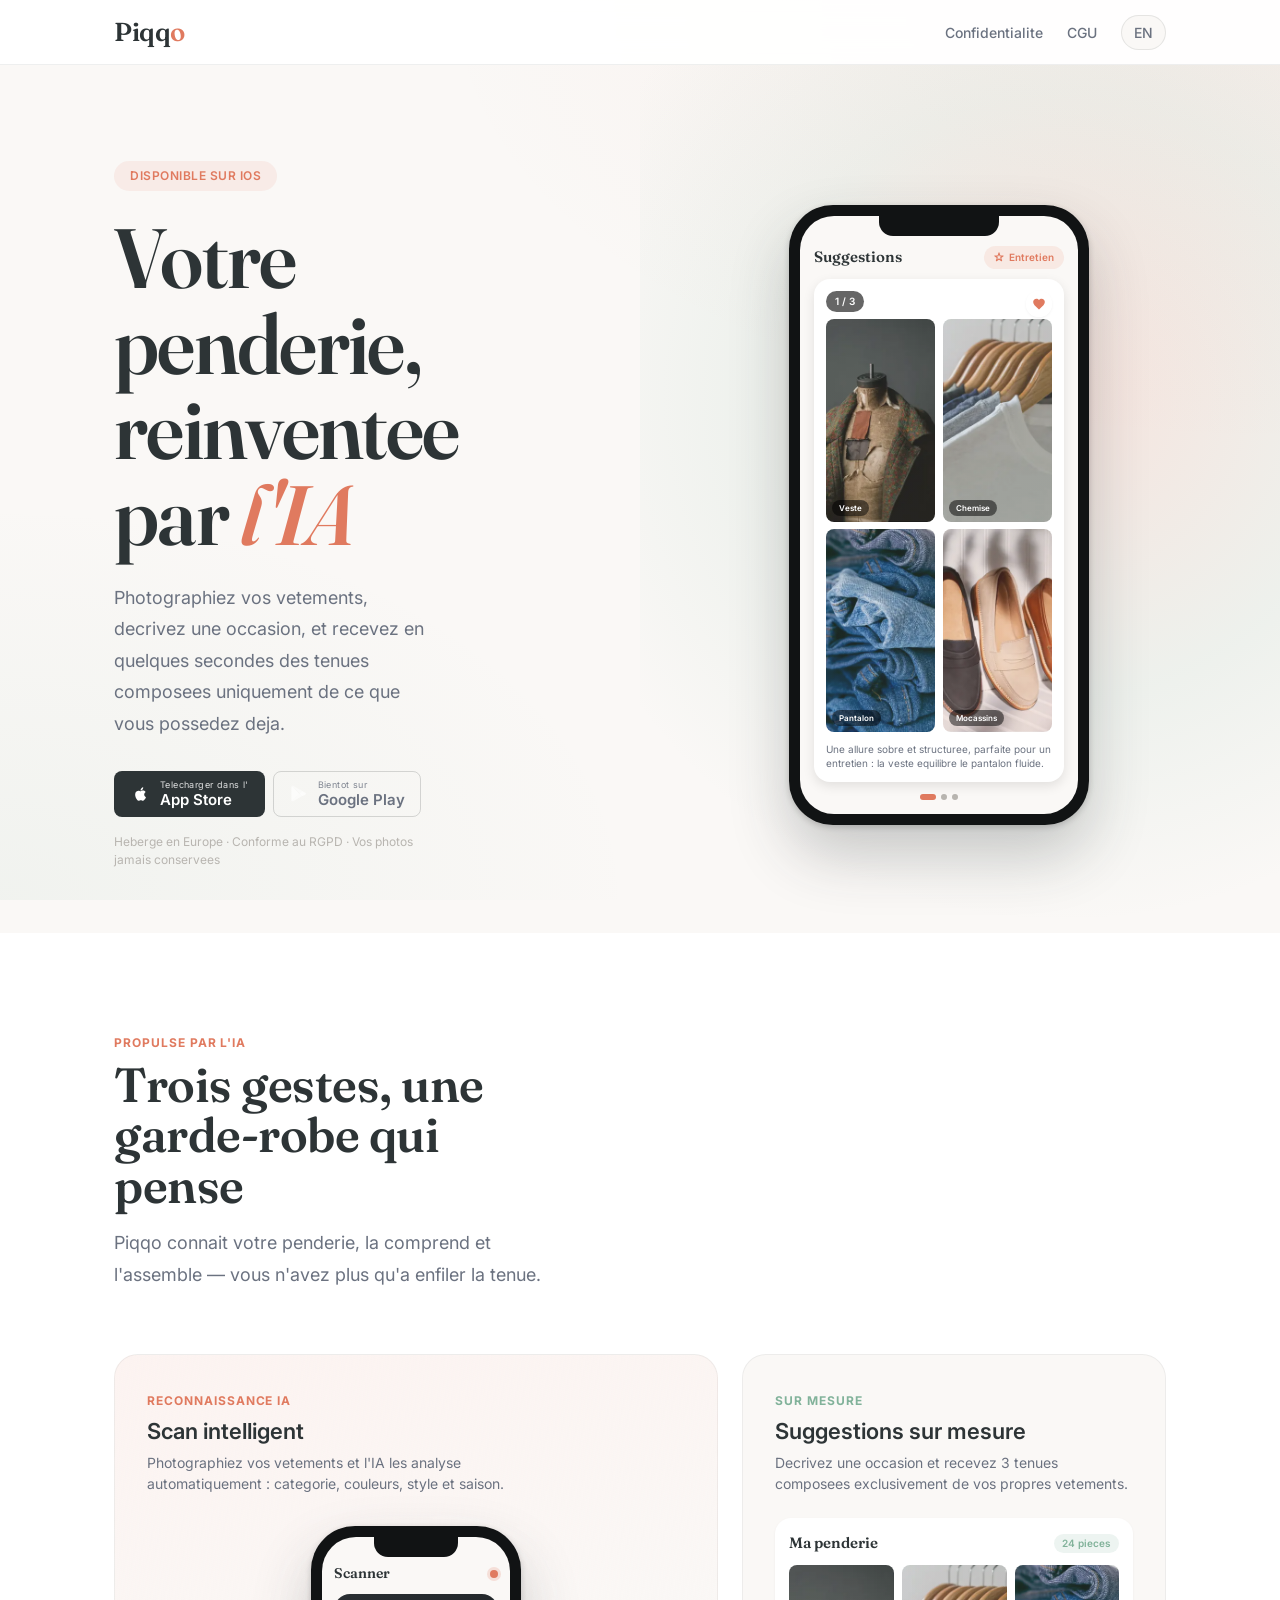
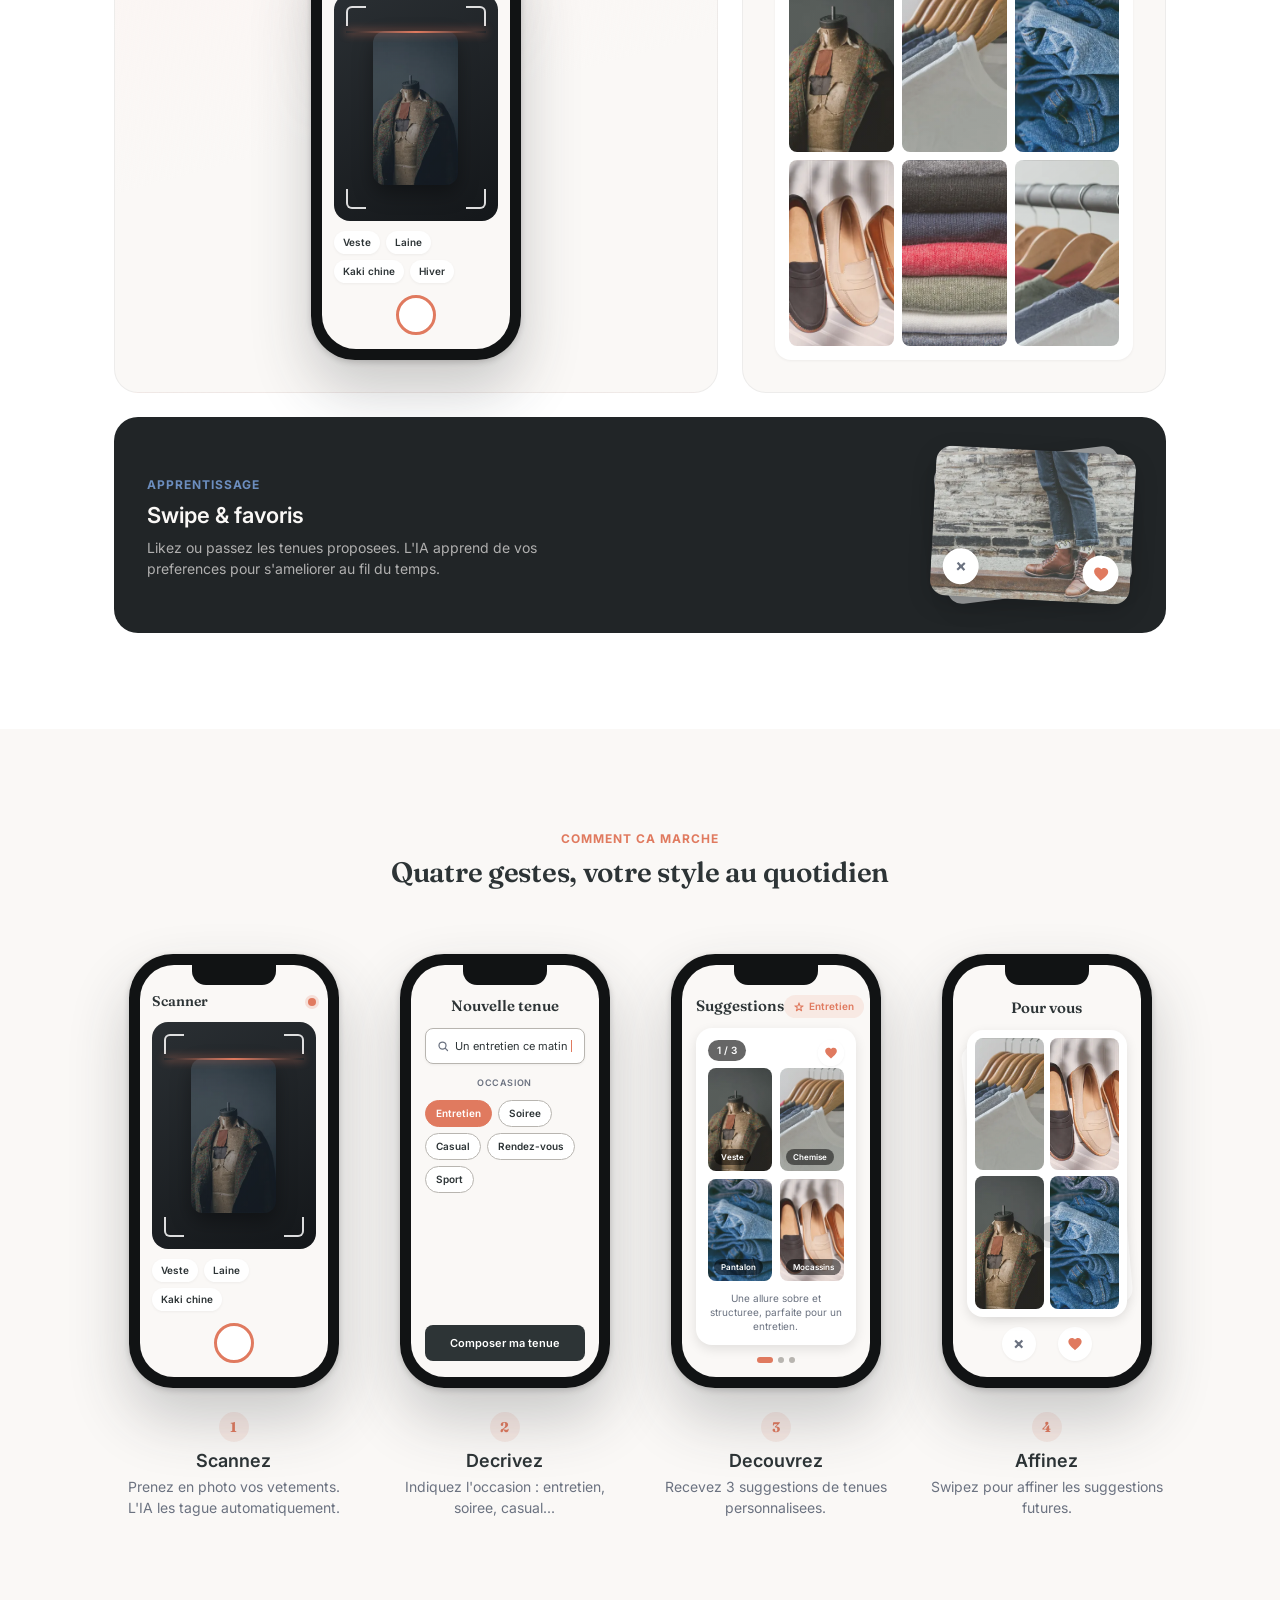
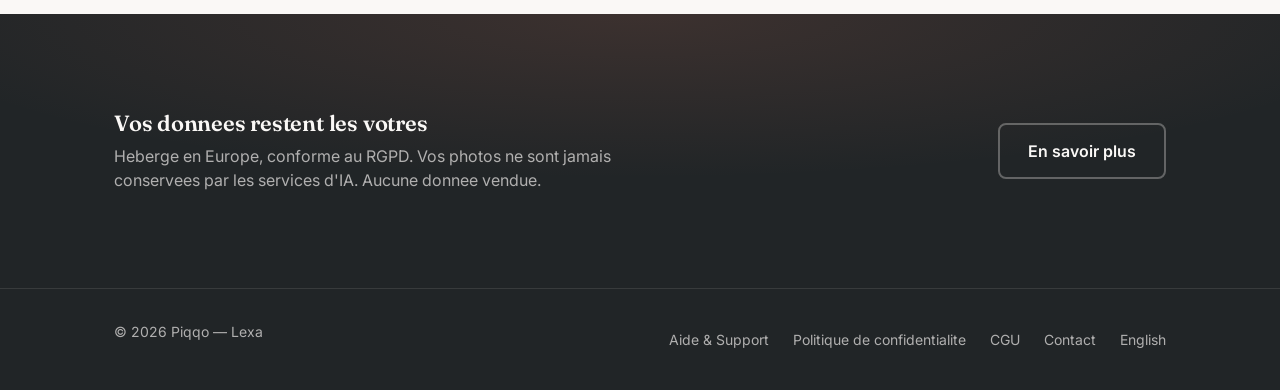
==== commit 68124c1c: "Merge pull request #5 from Akeuuh/feat/app-store-link Link the live App Store listing" ====
--- a/fr/index.html
+++ b/fr/index.html
@@ -87,8 +87,9 @@
           </div>
 
           <!-- Product mockup: Suggestions screen replica.
-               Garment tiles are placeholder slots — set style="--tile:url(...)"
-               on a .mock-garment to drop in a real screenshot. -->
+               Garment tiles carry real photos from /assets (see style.css) —
+               override style="--tile:url(...)" on a .mock-garment to swap one
+               for an actual app screenshot. -->
           <div class="hero__visual">
             <div class="mockup" role="img" aria-label="Apercu de l'application Piqqo : trois tenues suggerees">
               <div class="mockup__notch"></div>
@@ -104,13 +105,13 @@
                   <div class="mock-card">
                     <span class="mock-card__badge">1 / 3</span>
                     <span class="mock-card__heart" aria-hidden="true">
-                      <svg viewBox="0 0 24 24"><path d="M12 21s-7.5-4.9-10-9.3C.3 8.6 1.8 5 5.1 5c2 0 3.3 1.2 3.9 2.3C9.6 6.2 10.9 5 12.9 5c3.3 0 4.8 3.6 3.1 6.7C19.5 16.1 12 21 12 21z"/></svg>
+                      <svg viewBox="0 0 24 24"><path d="M12 21.35l-1.45-1.32C5.4 15.36 2 12.28 2 8.5 2 5.42 4.42 3 7.5 3c1.74 0 3.41.81 4.5 2.09C13.09 3.81 14.76 3 16.5 3 19.58 3 22 5.42 22 8.5c0 3.78-3.4 6.86-8.55 11.54L12 21.35z"/></svg>
                     </span>
                     <div class="mock-collage">
                       <div class="mock-garment mock-garment--1"><span class="mock-garment__badge">Veste</span></div>
                       <div class="mock-garment mock-garment--2"><span class="mock-garment__badge">Chemise</span></div>
                       <div class="mock-garment mock-garment--3"><span class="mock-garment__badge">Pantalon</span></div>
-                      <div class="mock-garment mock-garment--4"><span class="mock-garment__badge">Derbies</span></div>
+                      <div class="mock-garment mock-garment--4"><span class="mock-garment__badge">Mocassins</span></div>
                     </div>
                     <p class="mock-card__reason">
                       Une allure sobre et structuree, parfaite pour un entretien :
@@ -177,7 +178,7 @@
                     <div class="mock-scan__tags">
                       <span class="mock-tag">Veste</span>
                       <span class="mock-tag">Laine</span>
-                      <span class="mock-tag">Bleu marine</span>
+                      <span class="mock-tag">Kaki chine</span>
                       <span class="mock-tag">Hiver</span>
                     </div>
                     <div class="mock-scan__shutter" aria-hidden="true"></div>
@@ -240,7 +241,7 @@
               <div class="mock-swipe__card mock-swipe__card--front">
                 <span class="mock-swipe__pass" aria-hidden="true">&times;</span>
                 <span class="mock-swipe__like" aria-hidden="true">
-                  <svg viewBox="0 0 24 24"><path d="M12 21s-7.5-4.9-10-9.3C.3 8.6 1.8 5 5.1 5c2 0 3.3 1.2 3.9 2.3C9.6 6.2 10.9 5 12.9 5c3.3 0 4.8 3.6 3.1 6.7C19.5 16.1 12 21 12 21z"/></svg>
+                  <svg viewBox="0 0 24 24"><path d="M12 21.35l-1.45-1.32C5.4 15.36 2 12.28 2 8.5 2 5.42 4.42 3 7.5 3c1.74 0 3.41.81 4.5 2.09C13.09 3.81 14.76 3 16.5 3 19.58 3 22 5.42 22 8.5c0 3.78-3.4 6.86-8.55 11.54L12 21.35z"/></svg>
                 </span>
               </div>
             </div>
@@ -287,7 +288,7 @@
                     <div class="mock-scan__tags">
                       <span class="mock-tag">Veste</span>
                       <span class="mock-tag">Laine</span>
-                      <span class="mock-tag">Bleu marine</span>
+                      <span class="mock-tag">Kaki chine</span>
                     </div>
                     <div class="mock-scan__shutter" aria-hidden="true"></div>
                   </div>
@@ -359,13 +360,13 @@
                     <div class="mock-card">
                       <span class="mock-card__badge">1 / 3</span>
                       <span class="mock-card__heart" aria-hidden="true">
-                        <svg viewBox="0 0 24 24"><path d="M12 21s-7.5-4.9-10-9.3C.3 8.6 1.8 5 5.1 5c2 0 3.3 1.2 3.9 2.3C9.6 6.2 10.9 5 12.9 5c3.3 0 4.8 3.6 3.1 6.7C19.5 16.1 12 21 12 21z"/></svg>
+                        <svg viewBox="0 0 24 24"><path d="M12 21.35l-1.45-1.32C5.4 15.36 2 12.28 2 8.5 2 5.42 4.42 3 7.5 3c1.74 0 3.41.81 4.5 2.09C13.09 3.81 14.76 3 16.5 3 19.58 3 22 5.42 22 8.5c0 3.78-3.4 6.86-8.55 11.54L12 21.35z"/></svg>
                       </span>
                       <div class="mock-collage">
                         <div class="mock-garment mock-garment--1"><span class="mock-garment__badge">Veste</span></div>
                         <div class="mock-garment mock-garment--2"><span class="mock-garment__badge">Chemise</span></div>
                         <div class="mock-garment mock-garment--3"><span class="mock-garment__badge">Pantalon</span></div>
-                        <div class="mock-garment mock-garment--4"><span class="mock-garment__badge">Derbies</span></div>
+                        <div class="mock-garment mock-garment--4"><span class="mock-garment__badge">Mocassins</span></div>
                       </div>
                       <p class="mock-card__reason">
                         Une allure sobre et structuree, parfaite pour un entretien.
@@ -417,7 +418,7 @@
                     <div class="mock-refine__actions" aria-hidden="true">
                       <span class="mock-refine__btn mock-refine__btn--pass">&times;</span>
                       <span class="mock-refine__btn mock-refine__btn--like">
-                        <svg viewBox="0 0 24 24"><path d="M12 21s-7.5-4.9-10-9.3C.3 8.6 1.8 5 5.1 5c2 0 3.3 1.2 3.9 2.3C9.6 6.2 10.9 5 12.9 5c3.3 0 4.8 3.6 3.1 6.7C19.5 16.1 12 21 12 21z"/></svg>
+                        <svg viewBox="0 0 24 24"><path d="M12 21.35l-1.45-1.32C5.4 15.36 2 12.28 2 8.5 2 5.42 4.42 3 7.5 3c1.74 0 3.41.81 4.5 2.09C13.09 3.81 14.76 3 16.5 3 19.58 3 22 5.42 22 8.5c0 3.78-3.4 6.86-8.55 11.54L12 21.35z"/></svg>
                       </span>
                     </div>
                   </div>
@@ -456,6 +457,7 @@
         <div class="footer__inner">
           <p class="footer__copy">&copy; 2026 Piqqo — Lexa</p>
           <ul class="footer__links">
+            <li><a href="support.html">Aide & Support</a></li>
             <li><a href="privacy.html">Politique de confidentialite</a></li>
             <li><a href="terms.html">CGU</a></li>
             <li><a href="mailto:piqqo@lexa.bzh">Contact</a></li>
--- a/style.css
+++ b/style.css
@@ -940,8 +940,8 @@
 
 /* ============================================
    Phone mockup primitive (reused by hero, features, how-it-works)
-   Garment tiles are placeholder slots: set --tile to a real screenshot url
-   (background-image) to raise fidelity per slot.
+   Garment tiles ship with real photos from /assets; override --tile per slot
+   to swap in an actual app screenshot.
    ============================================ */
 .mockup {
   --mock-w: 300px;
@@ -1071,24 +1071,35 @@
   position: relative;
   border-radius: var(--radius-md);
   background-color: var(--color-muted);
-  background-image: var(--tile, none);
+  /* Three stacked layers, top to bottom: a light palette tint that keeps the
+     photos on-brand, the garment photo itself, and the original colour
+     gradient which shows through while the photo is still loading. */
+  background-image: var(--tint, none), var(--tile, none), var(--tile-bg, none);
   background-size: cover;
   background-position: center;
   overflow: hidden;
 }
 
-/* Placeholder tints so tiles read as distinct garments before real photos */
+/* Garment slots: --tile is the photo, --tile-bg the colour it falls back to. */
 .mock-garment--1 {
-  background-image: linear-gradient(145deg, #b9a58f, #8f7d68);
+  --tile: url("assets/garment-jacket.webp");
+  --tint: linear-gradient(145deg, rgba(185, 165, 143, 0.16), rgba(143, 125, 104, 0.24));
+  --tile-bg: linear-gradient(145deg, #b9a58f, #8f7d68);
 }
 .mock-garment--2 {
-  background-image: linear-gradient(145deg, #cdd7d1, #a7b8ae);
+  --tile: url("assets/garment-shirt.webp");
+  --tint: linear-gradient(145deg, rgba(205, 215, 209, 0.16), rgba(167, 184, 174, 0.24));
+  --tile-bg: linear-gradient(145deg, #cdd7d1, #a7b8ae);
 }
 .mock-garment--3 {
-  background-image: linear-gradient(145deg, #9fb0c4, #7889a0);
+  --tile: url("assets/garment-trousers.webp");
+  --tint: linear-gradient(145deg, rgba(159, 176, 196, 0.16), rgba(120, 137, 160, 0.24));
+  --tile-bg: linear-gradient(145deg, #9fb0c4, #7889a0);
 }
 .mock-garment--4 {
-  background-image: linear-gradient(145deg, #e0b3a4, #c98d78);
+  --tile: url("assets/garment-shoes.webp");
+  --tint: linear-gradient(145deg, rgba(224, 179, 164, 0.16), rgba(201, 141, 120, 0.24));
+  --tile-bg: linear-gradient(145deg, #e0b3a4, #c98d78);
 }
 
 .mock-garment__badge {
@@ -1361,7 +1372,14 @@
   position: absolute;
   inset: 16% 24%;
   border-radius: 12px;
-  background: linear-gradient(150deg, #3d4a5c, #26303d);
+  background-color: #26303d;
+  /* Cool tint keeps the photo inside the camera-view lighting. */
+  background-image:
+    linear-gradient(150deg, rgba(61, 74, 92, 0.35), rgba(38, 48, 61, 0.45)),
+    url("assets/garment-jacket-tall.webp"),
+    linear-gradient(150deg, #3d4a5c, #26303d);
+  background-size: cover;
+  background-position: center;
   box-shadow: 0 8px 20px rgba(0, 0, 0, 0.35);
 }
 
@@ -1497,26 +1515,40 @@
 
 .mock-tile {
   border-radius: var(--radius-md);
+  /* Same three-layer stack as .mock-garment: tint, photo, colour fallback. */
+  background-image: var(--tint, none), var(--tile, none), var(--tile-bg, none);
   background-size: cover;
   background-position: center;
 }
 .mock-tile--1 {
-  background-image: linear-gradient(145deg, #b9a58f, #8f7d68);
+  --tile: url("assets/garment-jacket.webp");
+  --tint: linear-gradient(145deg, rgba(185, 165, 143, 0.16), rgba(143, 125, 104, 0.24));
+  --tile-bg: linear-gradient(145deg, #b9a58f, #8f7d68);
 }
 .mock-tile--2 {
-  background-image: linear-gradient(145deg, #cdd7d1, #a7b8ae);
+  --tile: url("assets/garment-shirt.webp");
+  --tint: linear-gradient(145deg, rgba(205, 215, 209, 0.16), rgba(167, 184, 174, 0.24));
+  --tile-bg: linear-gradient(145deg, #cdd7d1, #a7b8ae);
 }
 .mock-tile--3 {
-  background-image: linear-gradient(145deg, #9fb0c4, #7889a0);
+  --tile: url("assets/garment-trousers.webp");
+  --tint: linear-gradient(145deg, rgba(159, 176, 196, 0.16), rgba(120, 137, 160, 0.24));
+  --tile-bg: linear-gradient(145deg, #9fb0c4, #7889a0);
 }
 .mock-tile--4 {
-  background-image: linear-gradient(145deg, #e0b3a4, #c98d78);
+  --tile: url("assets/garment-shoes.webp");
+  --tint: linear-gradient(145deg, rgba(224, 179, 164, 0.16), rgba(201, 141, 120, 0.24));
+  --tile-bg: linear-gradient(145deg, #e0b3a4, #c98d78);
 }
 .mock-tile--5 {
-  background-image: linear-gradient(145deg, #d8c7a8, #b8a17e);
+  --tile: url("assets/garment-knitwear.webp");
+  --tint: linear-gradient(145deg, rgba(216, 199, 168, 0.16), rgba(184, 161, 126, 0.24));
+  --tile-bg: linear-gradient(145deg, #d8c7a8, #b8a17e);
 }
 .mock-tile--6 {
-  background-image: linear-gradient(145deg, #a9b8b0, #869a8f);
+  --tile: url("assets/garment-rack.webp");
+  --tint: linear-gradient(145deg, rgba(169, 184, 176, 0.16), rgba(134, 154, 143, 0.24));
+  --tile-bg: linear-gradient(145deg, #a9b8b0, #869a8f);
 }
 
 /* --- Swipe cards visual (Swipe & favoris cell) --- */
@@ -1546,7 +1578,14 @@
   justify-content: space-between;
   padding: 12px;
   transform: rotate(3deg);
-  background: linear-gradient(160deg, #cdd7d1, #a7b8ae);
+  background-color: #a7b8ae;
+  /* Sage tint from the original placeholder, kept over the outfit photo. */
+  background-image:
+    linear-gradient(160deg, rgba(205, 215, 209, 0.18), rgba(167, 184, 174, 0.3)),
+    url("assets/outfit-card.webp"),
+    linear-gradient(160deg, #cdd7d1, #a7b8ae);
+  background-size: cover;
+  background-position: center;
 }
 
 .mock-swipe__pass,
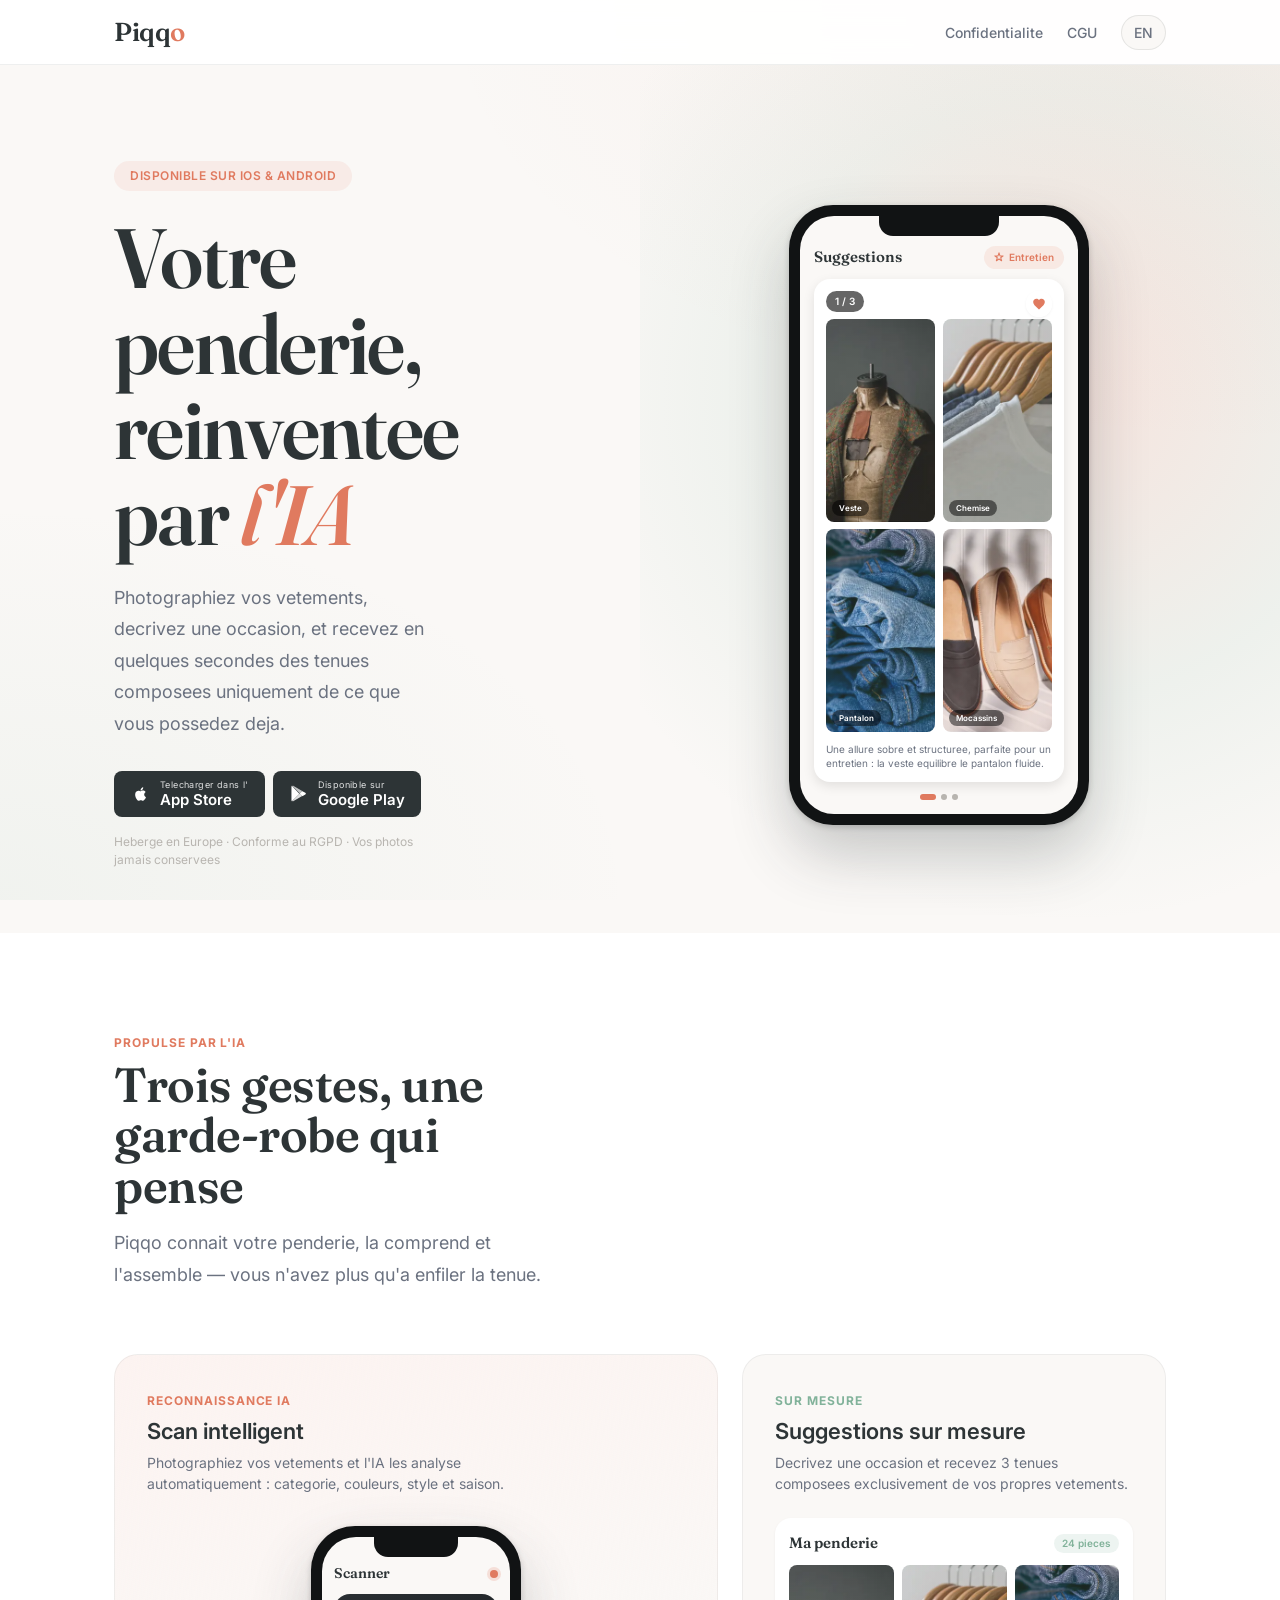
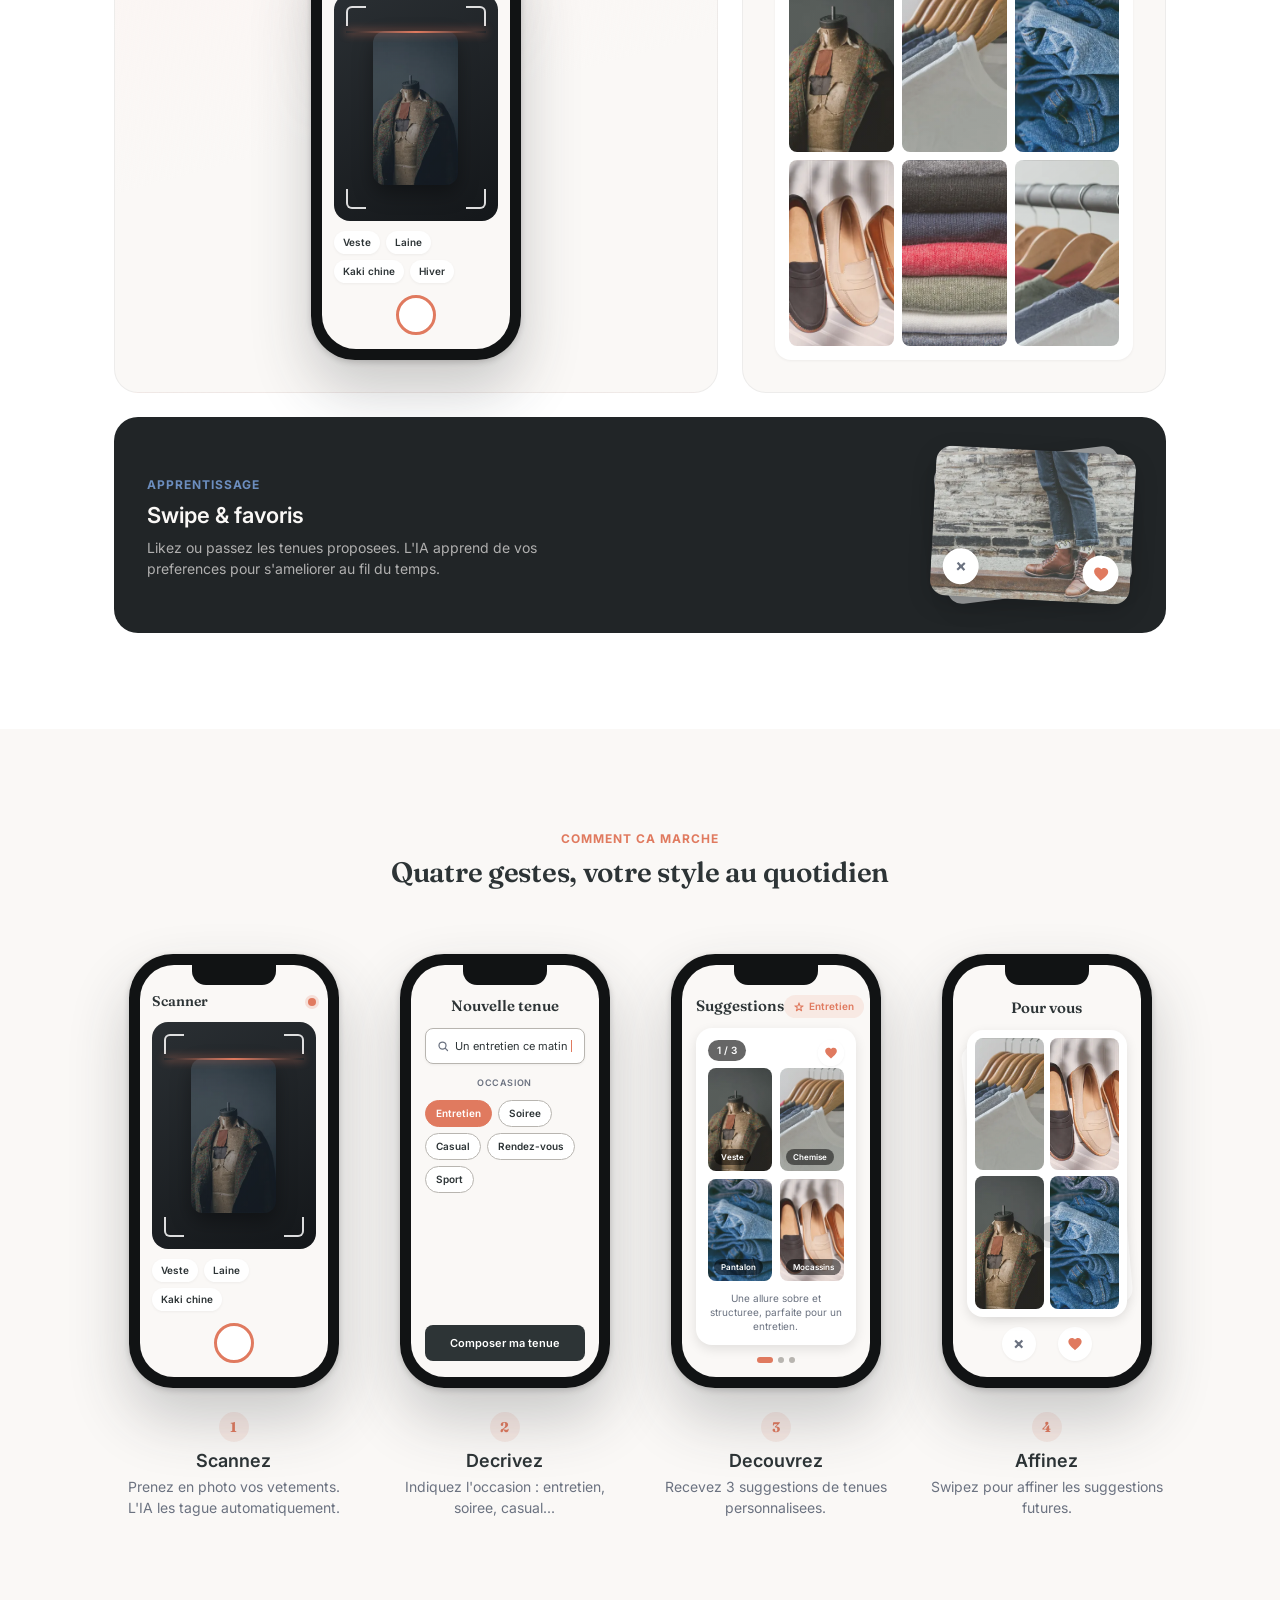
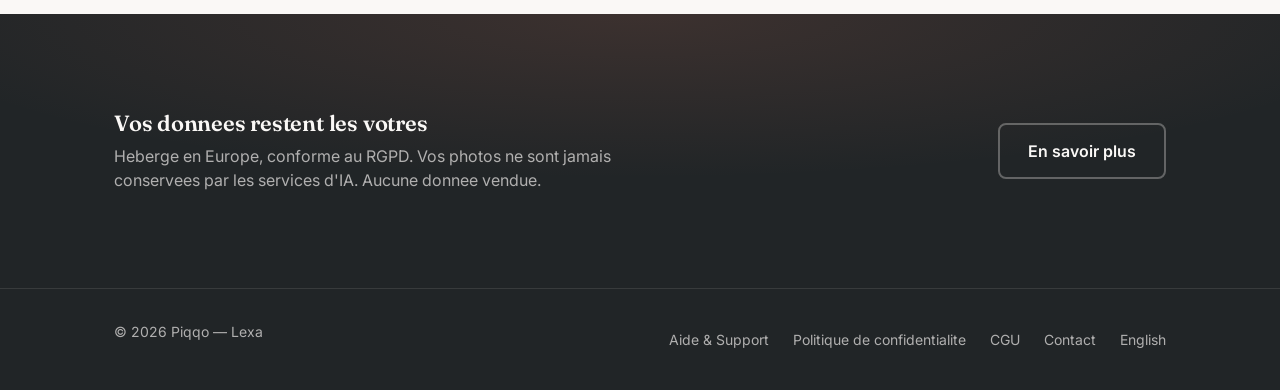
==== commit 06d6c085: "feat(site): link the live Google Play listing Piqqo is now out on Android, so the Google Play badge " ====
--- a/fr/index.html
+++ b/fr/index.html
@@ -37,7 +37,7 @@
       <div class="container">
         <div class="hero__grid">
           <div class="hero__copy">
-            <span class="hero__badge">Disponible sur iOS</span>
+            <span class="hero__badge">Disponible sur iOS &amp; Android</span>
             <h1 class="hero__title">
               Votre penderie,<br />reinventee par <em>l'IA</em>
             </h1>
@@ -47,9 +47,9 @@
               possedez deja.
             </p>
             <div class="hero__cta">
-              <!-- App Store is live; Google Play has no listing yet, so that
-                   badge is a non-interactive "coming soon" state rather than a
-                   dead link. Turn it back into an <a href> once Play is up. -->
+              <!-- Both stores are live. Apple and Google each route visitors
+                   to their local storefront, so no country/locale segment on
+                   either URL. -->
               <div class="store-badges">
                 <a
                   href="https://apps.apple.com/app/id6760471972"
@@ -66,7 +66,11 @@
                     <span class="store-badge__big">App Store</span>
                   </span>
                 </a>
-                <span class="store-badge store-badge--soon">
+                <a
+                  href="https://play.google.com/store/apps/details?id=com.lexa.piqqo"
+                  class="store-badge"
+                  aria-label="Telecharger Piqqo sur Google Play"
+                >
                   <svg width="19" height="19" viewBox="0 0 24 24" aria-hidden="true">
                     <path
                       d="M3.6 2.3c-.3.3-.5.8-.5 1.4v16.6c0 .6.2 1.1.5 1.4l.1.1 9.3-9.3v-.2L3.6 2.3zM16.8 15.3l-3.1-3.1v-.2l3.1-3.1.1.1 3.7 2.1c1 .6 1 1.6 0 2.2l-3.7 2.1-.1-.1z"
@@ -75,10 +79,10 @@
                     <path d="M13.7 11.9l3-3.2L5.8 2.5c-.6-.4-1.2-.3-1.5 0l9.4 9.4z" opacity="0.7" />
                   </svg>
                   <span class="store-badge__label">
-                    <span class="store-badge__small">Bientot sur</span>
+                    <span class="store-badge__small">Disponible sur</span>
                     <span class="store-badge__big">Google Play</span>
                   </span>
-                </span>
+                </a>
               </div>
             </div>
             <p class="hero__note">
--- a/style.css
+++ b/style.css
@@ -865,9 +865,7 @@
 
 /* ============================================
    Store badges
-   The App Store badge links to the live listing. The Google Play one has no
-   listing to point at yet, so it renders as .store-badge--soon: same shape,
-   muted, not a link.
+   Both badges link to their live listing (App Store + Google Play).
    ============================================ */
 .store-badges {
   display: flex;
@@ -892,27 +890,6 @@
   color: #fff;
   transform: translateY(-2px);
   box-shadow: var(--shadow-md);
-}
-
-/* Not-yet-available store: outlined rather than filled, and inert. The 1px
-   border is offset out of the padding so both badges stay the same height. */
-.store-badge--soon {
-  padding: 8px 15px;
-  background-color: transparent;
-  color: var(--color-text-secondary);
-  border: 1px solid rgba(45, 52, 54, 0.18);
-  cursor: default;
-}
-
-.store-badge--soon svg {
-  fill: currentColor;
-  opacity: 0.7;
-}
-
-.store-badge--soon:hover {
-  color: var(--color-text-secondary);
-  transform: none;
-  box-shadow: none;
 }
 
 .store-badge svg {
